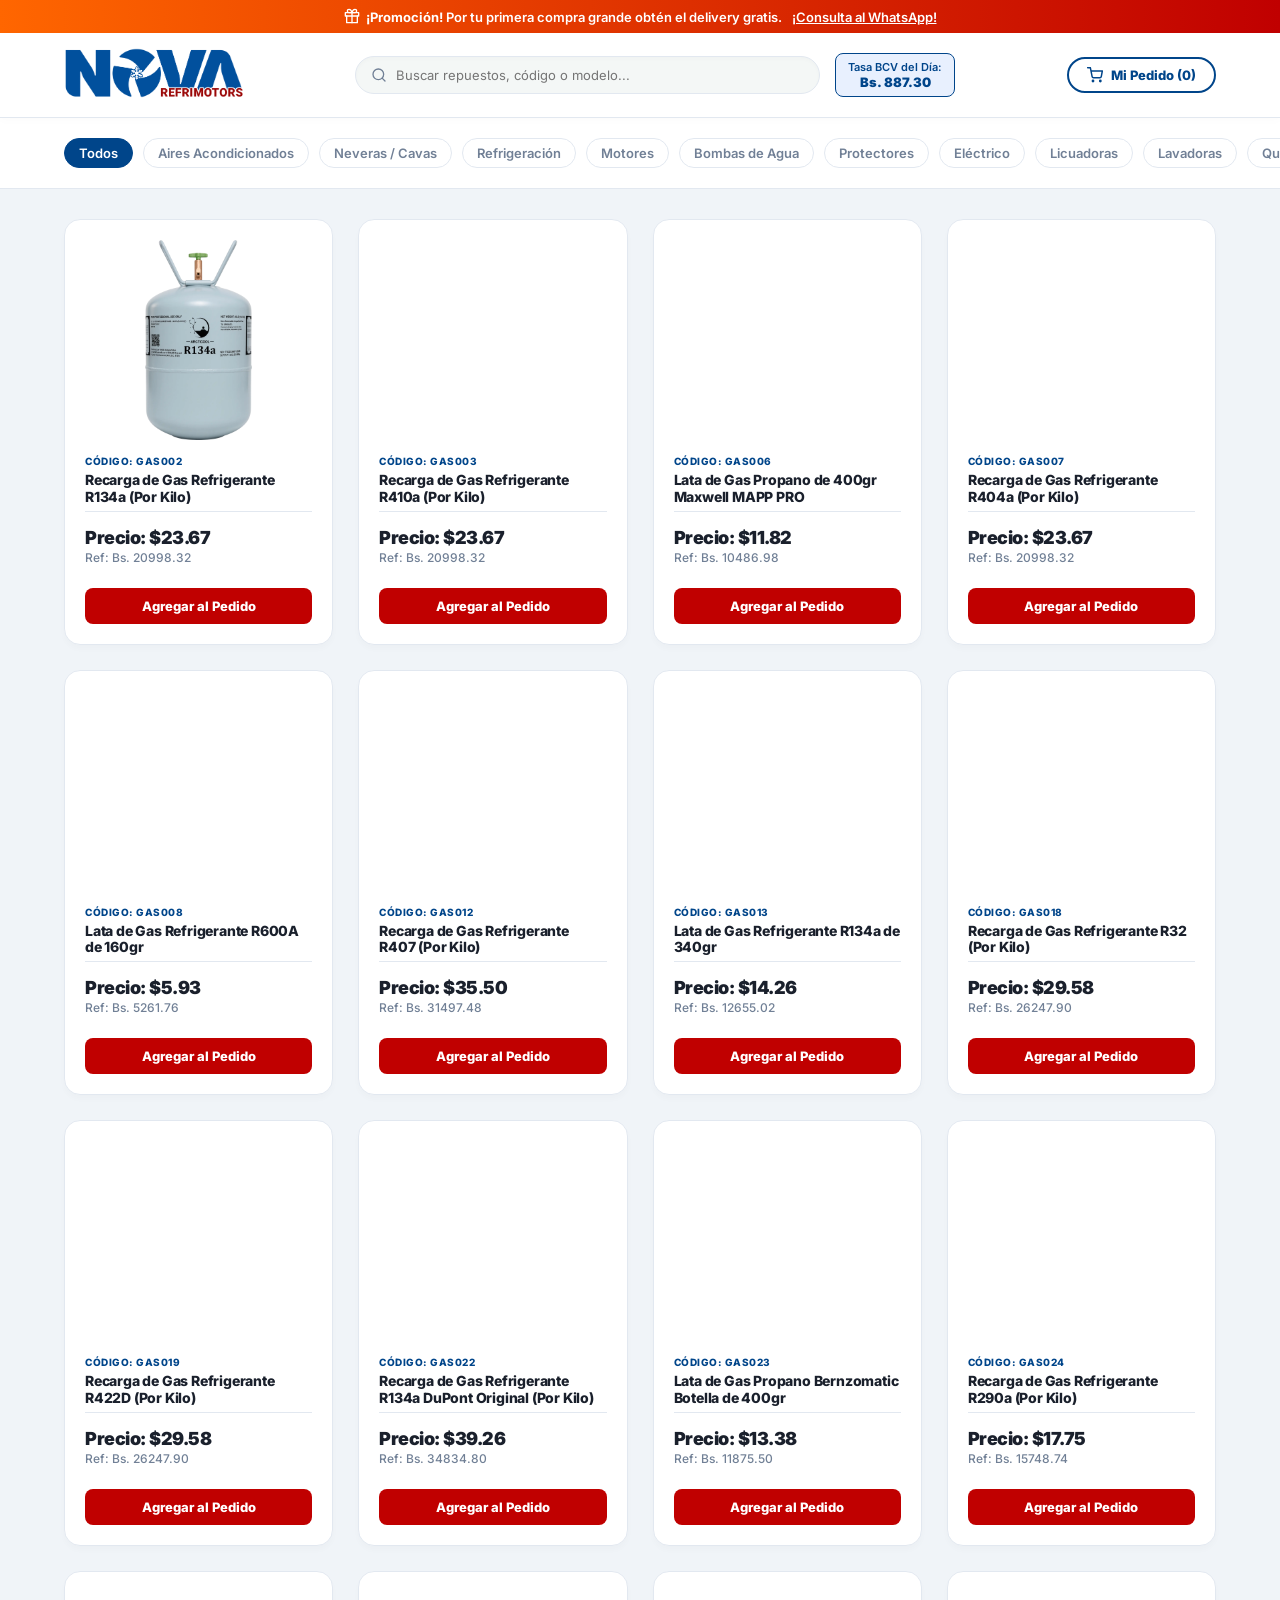
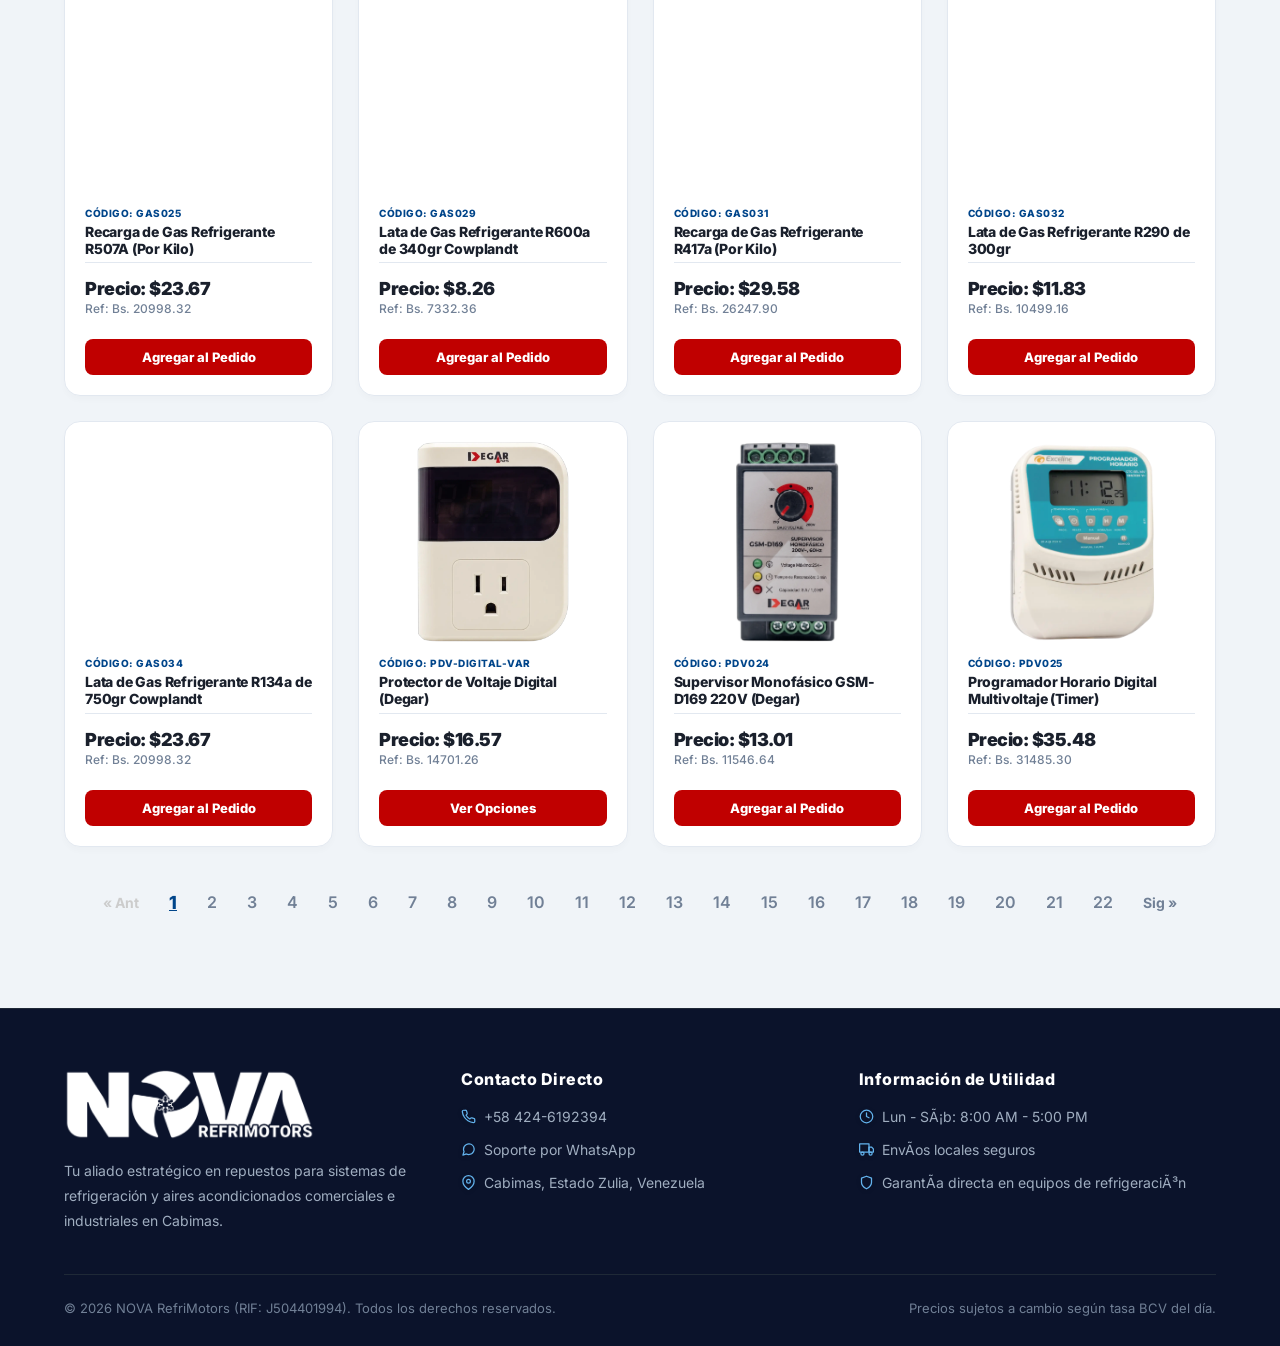
==== index.html @ 5a37e362 "update" ====
﻿<!DOCTYPE html>
<html lang="es">

<head>
    <meta charset="UTF-8">
    <meta name="viewport" content="width=device-width, initial-scale=1.0">
    <title>Catálogo | NOVA RefriMotors</title>
    <!-- Fuente moderna: Inter -->
    <link rel="preconnect" href="https://fonts.googleapis.com">
    <link rel="preconnect" href="https://fonts.gstatic.com" crossorigin>
    <link href="https://fonts.googleapis.com/css2?family=Inter:wght@400;500;600;700;800;900&display=swap"
        rel="stylesheet">
        <!-- HOJAS DE ESTILO TEMÃTICAS MODULARES -->
    <link rel="stylesheet" href="css/base.css">
    <link rel="stylesheet" href="css/catalogo.css">
    <link rel="stylesheet" href="css/quickview.css">
    <link rel="stylesheet" href="css/carrito.css">
    <link rel="stylesheet" href="css/alertas.css">
    <link rel="icon" type="image/x-icon" href="assets/nova_favicon.png">
</head>

<body>
    <!-- BARRA DE ANUNCIO SUPERIOR -->
    <div class="top-announcement-bar">
        <span><svg viewBox="0 0 24 24" width="16" height="16" fill="none" stroke="currentColor" stroke-width="2" stroke-linecap="round" stroke-linejoin="round" style="vertical-align: -2px; margin-right: 6px;"><polyline points="20 12 20 22 4 22 4 12"></polyline><rect x="2" y="7" width="20" height="5"></rect><line x1="12" y1="22" x2="12" y2="7"></line><path d="M12 7H7.5a2.5 2.5 0 0 1 0-5C11 2 12 7 12 7z"></path><path d="M12 7h4.5a2.5 2.5 0 0 0 0-5C13 2 12 7 12 7z"></path></svg><b>¡Promoción!</b> Por tu primera compra grande obtén el delivery gratis.</span>
        <a href="https://wa.me/584246192394" target="_blank">¡Consulta al WhatsApp!</a>
    </div>

    <!-- ENCABEZADO Y BUSCADOR -->
    <header>
        <div class="logo-container">
            <a href="carrusel.html" title="Ver Equipos Destacados">
                <img src="assets/nova-logo-color.png" alt="Logo Nova RefriMotors"
                    style="transition: transform 0.3s; cursor: pointer;"
                    onmouseover="this.style.transform='scale(1.05)'" onmouseout="this.style.transform='scale(1)'">
            </a>
        </div>

        <div class="search-container">
            <div class="search-bar">
                <input type="text" id="searchInput" placeholder="Buscar repuestos, código o modelo..."
                    onkeyup="resetPaginationAndFilter()">
            </div>
            <!-- WIDGET TASA BCV -->
            <div class="bcv-widget">
                Tasa BCV del Día: <span id="bcv-display">Bs. 771.00</span>
            </div>
        </div>
        <button class="cart-btn" onclick="toggleCart()"><svg viewBox="0 0 24 24" width="16" height="16" fill="none" stroke="currentColor" stroke-width="2.2" stroke-linecap="round" stroke-linejoin="round"><circle cx="9" cy="21" r="1"></circle><circle cx="20" cy="21" r="1"></circle><path d="M1 1h4l2.68 13.39a2 2 0 0 0 2 1.61h9.72a2 2 0 0 0 2-1.61L23 6H6"></path></svg><span>Mi Pedido (<span id="cart-count">0</span>)</span></button>
    </header>

    <!-- CATEGORÍAS -->
    <nav class="category-menu" id="categoryMenu">
        <button class="cat-btn active" onclick="setCategory('Todos', this)">Todos</button>
        <button class="cat-btn" onclick="setCategory('Aires Acondicionados', this)">Aires Acondicionados</button>
        <button class="cat-btn" onclick="setCategory('Neveras / Cavas', this)">Neveras / Cavas</button>
        <button class="cat-btn" onclick="setCategory('Refrigeración', this)">Refrigeración</button>
        <button class="cat-btn" onclick="setCategory('Motores', this)">Motores</button>
        <button class="cat-btn" onclick="setCategory('Bombas de Agua', this)">Bombas de Agua</button>
        <button class="cat-btn" onclick="setCategory('Protectores', this)">Protectores</button>
        <button class="cat-btn" onclick="setCategory('Eléctrico', this)">Eléctrico</button>
        <button class="cat-btn" onclick="setCategory('Licuadoras', this)">Licuadoras</button>
        <button class="cat-btn" onclick="setCategory('Lavadoras', this)">Lavadoras</button>
        <button class="cat-btn" onclick="setCategory('Químicos', this)">Químicos</button>
        <button class="cat-btn" onclick="setCategory('Automotriz', this)">Automotriz</button>
        <button class="cat-btn" onclick="setCategory('Capacitores', this)">Capacitores</button>
        <button class="cat-btn" onclick="setCategory('Herramientas', this)">Herramientas</button>
    </nav>


    <!-- CONTENEDOR DE PRODUCTOS -->
    <main class="products-grid" id="products-container"></main>

    <!-- PAGINACIÓN -->
    <div class="pagination" id="pagination-container"></div>

    <!-- ==========================================
         MODAL DE VISTA RÁPIDA (QUICK VIEW)
    =========================================== -->
    <div class="quick-view-overlay" id="quickViewModal" onclick="closeQuickView(event)">
        <div class="quick-view-box" onclick="event.stopPropagation()">
            <span class="close-qv" onclick="closeQuickView(event)" title="Cerrar"><svg viewBox="0 0 24 24" width="20" height="20" fill="none" stroke="currentColor" stroke-width="2.5" stroke-linecap="round" stroke-linejoin="round"><line x1="18" y1="6" x2="6" y2="18"></line><line x1="6" y1="6" x2="18" y2="18"></line></svg></span>

            <div class="qv-gallery">
                <img id="qvMainImg" class="qv-main-img" src="" alt="Producto" onclick="openZoom()"
                    title="Haz clic para ampliar">
                <div class="qv-thumbnails" id="qvThumbnails"></div>
            </div>

            <div class="qv-info">
                <div class="qv-category" id="qvCategory">Categoría</div>
                <h2 class="qv-title" id="qvTitle">Nombre</h2>
                <div class="qv-code" id="qvCode">CÓDIGO: XXXX</div>

                <!-- SELECTOR DE VARIANTES (MEDIDAS) OCULTO POR DEFECTO -->
                <div id="qvVariantContainer"
                    style="display: none; margin-bottom: 20px; padding-top: 10px; border-top: 1px solid var(--border-light);">
                    <label for="qvVariantSelect"
                        style="font-size: 11px; font-weight: 800; color: var(--text-light); margin-bottom: 8px; display: block; text-transform: uppercase;">Selecciona
                        una medida:</label>
                    <select id="qvVariantSelect"
                        style="width: 100%; padding: 10px 14px; border: 1px solid var(--border-light); border-radius: 8px; outline: none; font-size: 13px; font-family: 'Inter', sans-serif; background: #f8f9fa; cursor: pointer; transition: 0.3s;"></select>
                </div>

                <div class="qv-desc-container">
                    <p class="qv-desc" id="qvDesc">Descripción...</p>
                    <button class="read-more-btn" id="qvReadMoreBtn" onclick="toggleDescription()">Leer más</button>
                </div>

                <table class="qv-specs" id="qvSpecsTable"></table>

                <div class="qv-price-box">
                    <div class="price-public-usd" id="qvPrice">Precio: $0.00</div>
                    <div class="price-public-bs" id="qvPriceVes">Ref: Bs. 0.00</div>
                    <div class="price-nova-badge" style="margin-top: 10px; width: fit-content; gap: 15px;">
                        Descuento NovaClientes: <span id="qvPriceNova">$0.00</span>
                    </div>
                </div>
                <button class="add-btn" id="qvAddBtn">Agregar al Pedido</button>
            </div>
        </div>
    </div>

    <!-- MODAL PARA ZOOM DE IMAGEN -->
    <div class="zoom-overlay" id="zoomOverlay" onclick="closeZoom(event)">
        <span class="close-zoom" onclick="closeZoom(event)" title="Cerrar"><svg viewBox="0 0 24 24" width="28" height="28" fill="none" stroke="currentColor" stroke-width="2.5" stroke-linecap="round" stroke-linejoin="round"><line x1="18" y1="6" x2="6" y2="18"></line><line x1="6" y1="6" x2="18" y2="18"></line></svg></span>
        <img class="zoom-img" id="zoomImg" src="" alt="Imagen Expandida" onclick="event.stopPropagation()">
    </div>

    <!-- ==========================================
         MODAL DEL CARRITO DE COMPRAS
    =========================================== -->
    <div class="cart-modal" id="cartModal">
        <div class="cart-header">
            <h2>Carrito de Compras</h2>
            <div class="close-btn" style="cursor:pointer;" onclick="toggleCart()" title="Cerrar"><svg viewBox="0 0 24 24" width="20" height="20" fill="none" stroke="currentColor" stroke-width="2.5" stroke-linecap="round" stroke-linejoin="round"><line x1="18" y1="6" x2="6" y2="18"></line><line x1="6" y1="6" x2="18" y2="18"></line></svg></div>
        </div>
        <div class="cart-items" id="cart-items"></div>
        <div class="cart-footer">
            <div class="customer-form">
                <label for="customerName">Tu Nombre:</label>
                <input type="text" id="customerName" placeholder="Ingresa tu Nombre y Apellido" required>

                <label for="customerPhone">WhatsApp / TelÃ©fono de Contacto:</label>
                <input type="tel" id="customerPhone" placeholder="0414-1234567"
                    oninput="this.value = this.value.replace(/[^0-9+\s-]/g, '')" required>
            </div>
            <div class="cart-total">
                <div style="font-size: 13px; color: var(--text-light);">Total Estimado: <span id="cart-total-public">$0.00</span></div>
                <div style="font-size: 16px; color: var(--nova-blue); font-weight: 900;">Precio Especial Clientes: <span id="cart-total-nova">$0.00</span></div>
            </div>
            <button class="whatsapp-btn" onclick="sendWhatsApp()">
                <img src="assets/whatsapp-icono.png" alt="Icono WhatsApp">
                Consultar Disponibilidad por WhatsApp
            </button>
        </div>
    </div>
    <footer class="site-footer">
        <div class="footer-content">
            <div class="footer-col">
                <img src="assets/nova_footer2.png" alt="Logo NOVA RefriMotors"
                    style="max-height: 71px; width: auto; margin-bottom: 15px; filter: brightness(0) invert(1);">
                <p>Tu aliado estratégico en repuestos para sistemas de refrigeración y aires acondicionados comerciales
                    e industriales en Cabimas.</p>
            </div>
            <div class="footer-col">
                <h3>Contacto Directo</h3>
                <ul>
                    <li><svg viewBox="0 0 24 24" width="15" height="15" fill="none" stroke="currentColor" stroke-width="2" stroke-linecap="round" stroke-linejoin="round"><path d="M22 16.92v3a2 2 0 0 1-2.18 2 19.79 19.79 0 0 1-8.63-3.07 19.5 19.5 0 0 1-6-6 19.79 19.79 0 0 1-3.07-8.67A2 2 0 0 1 4.11 2h3a2 2 0 0 1 2 1.72 12.84 12.84 0 0 0 .7 2.81 2 2 0 0 1-.45 2.11L8.09 9.91a16 16 0 0 0 6 6l1.27-1.27a2 2 0 0 1 2.11-.45 12.84 12.84 0 0 0 2.81.7A2 2 0 0 1 22 16.92z"></path></svg>+58 424-6192394</li>
                    <li><svg viewBox="0 0 24 24" width="15" height="15" fill="none" stroke="currentColor" stroke-width="2" stroke-linecap="round" stroke-linejoin="round"><path d="M21 11.5a8.38 8.38 0 0 1-.9 3.8 8.5 8.5 0 0 1-7.6 4.7 8.38 8.38 0 0 1-3.8-.9L3 21l1.9-5.7a8.38 8.38 0 0 1-.9-3.8 8.5 8.5 0 0 1 4.7-7.6 8.38 8.38 0 0 1 3.8-.9h.5a8.48 8.48 0 0 1 8 8v.5z"></path></svg> Soporte por WhatsApp</li>
                    <li><svg viewBox="0 0 24 24" width="15" height="15" fill="none" stroke="currentColor" stroke-width="2" stroke-linecap="round" stroke-linejoin="round"><path d="M21 10c0 7-9 13-9 13s-9-6-9-13a9 9 0 0 1 18 0z"></path><circle cx="12" cy="10" r="3"></circle></svg> Cabimas, Estado Zulia, Venezuela</li>
                </ul>
            </div>
            <div class="footer-col">
                <h3>Información de Utilidad</h3>
                <ul>
                    <li><svg viewBox="0 0 24 24" width="15" height="15" fill="none" stroke="currentColor" stroke-width="2" stroke-linecap="round" stroke-linejoin="round"><circle cx="12" cy="12" r="10"></circle><polyline points="12 6 12 12 16 14"></polyline></svg> Lun - SÃ¡b: 8:00 AM - 5:00 PM</li>
                    <li><svg viewBox="0 0 24 24" width="15" height="15" fill="none" stroke="currentColor" stroke-width="2" stroke-linecap="round" stroke-linejoin="round"><rect x="1" y="3" width="15" height="13"></rect><polygon points="16 8 20 8 23 11 23 16 16 16 8"></polygon><circle cx="5.5" cy="18.5" r="2.5"></circle><circle cx="18.5" cy="18.5" r="2.5"></circle></svg> EnvÃ­os locales seguros</li>
                    <li><svg viewBox="0 0 24 24" width="15" height="15" fill="none" stroke="currentColor" stroke-width="2" stroke-linecap="round" stroke-linejoin="round"><path d="M12 22s8-4 8-10V5l-8-3-8 3v7c0 6 8 10 8 10z"></path></svg> GarantÃ­a directa en equipos de refrigeraciÃ³n</li>
                </ul>
            </div>
        </div>
        <div class="footer-bottom">
            <p>© 2026 NOVA RefriMotors (RIF: J504401994). Todos los derechos reservados.</p>
            <p>Precios sujetos a cambio según tasa BCV del día.</p>
        </div>
    </footer>

    <!-- ==========================================
         MODAL DE AVISOS Y ALERTAS ATRACTIVAS
    =========================================== -->
    <div class="nova-alert-overlay" id="novaAlertModal" role="dialog" aria-modal="true" aria-hidden="true"
        onclick="closeNovaAlert(event)">
        <div class="nova-alert-card" onclick="event.stopPropagation()">
            <div class="nova-alert-icon warning" id="novaAlertIcon"></div>
            <h3 class="nova-alert-title" id="novaAlertTitle">Aviso</h3>
            <p class="nova-alert-message" id="novaAlertMessage">Mensaje informativo...</p>
            <div class="nova-alert-actions">
                <button class="nova-alert-btn" id="novaAlertConfirmBtn" onclick="closeNovaAlert()">Entendido</button>
            </div>
        </div>
    </div>

    <!-- BASE DE DATOS CENTRALIZADA DE PRODUCTOS -->
    <script src="js/productos.js"></script>
    <!-- LOGICA DE PROGRAMACION Y CONSULTA DE PRECIOS PARA CLIENTES -->
    <script src="js/logica-index.js"></script>
</body>

</html>
---- css/base.css ----
﻿/**
 * ==============================================================================
 * NOVA REFRIMOTORS - HOJA DE ESTILO BASE Y COMPONENTES GLOBALES
 * Archivo: css/base.css
 * ==============================================================================
 * Contiene variables institucionales, reset universal, tipografia,
 * barra superior de avisos, encabezado (navbar), widget de tasa BCV y footer.
 * ==============================================================================
 */

:root {
    --nova-blue: #00458a; 
    --nova-red: #c00000;  
    --bg-color: #f0f4f8; 
    --white: #ffffff;
    --text-dark: #1a202c; 
    --text-light: #718096;
    --border-light: #e2e8f0;
}

* { 
    margin: 0; 
    padding: 0; 
    box-sizing: border-box; 
    font-family: 'Inter', sans-serif; 
}

body { 
    background-color: var(--bg-color); 
    color: var(--text-dark); 
    position: relative; 
}

/* ==========================================
   BARRA SUPERIOR DE ANUNCIOS
========================================== */
.top-announcement-bar {
    background: linear-gradient(90deg, #ff6600, var(--nova-red));
    color: white; 
    text-align: center; 
    padding: 8px 15px; 
    font-size: 13px; 
    font-weight: 600;
    display: flex; 
    justify-content: center; 
    align-items: center; 
    gap: 10px; 
    z-index: 110;
}
.top-announcement-bar a { 
    color: white; 
    text-decoration: underline; 
    cursor: pointer; 
}

/* ==========================================
   ENCABEZADO INSTITUCIONAL / NAVBAR
========================================== */
header {
    background-color: var(--white); 
    padding: 15px 5%; 
    display: flex;
    justify-content: space-between; 
    align-items: center;
    border-bottom: 1px solid var(--border-light); 
    position: sticky; 
    top: 0; 
    z-index: 100;
    box-shadow: 0 2px 10px rgba(0,0,0,0.02);
}

.logo-container img { 
    max-height: 50px; 
    width: auto; 
    object-fit: contain; 
}

.search-container { 
    display: flex; 
    align-items: center; 
    flex-grow: 1; 
    margin: 0 20px; 
    max-width: 600px; 
    gap: 15px; 
}

.search-bar { 
    flex-grow: 1; 
}

.search-bar input {
    width: 100%; 
    padding: 10px 20px 10px 40px; 
    border: 1px solid var(--border-light);
    border-radius: 25px; 
    outline: none; 
    background-color: #f4f7f6; 
    transition: all 0.3s ease;
    font-size: 13px;
    background-image: url("data:image/svg+xml,%3Csvg xmlns='http://www.w3.org/2000/svg' width='16' height='16' viewBox='0 0 24 24' fill='none' stroke='%23718096' stroke-width='2' stroke-linecap='round' stroke-linejoin='round'%3E%3Ccircle cx='11' cy='11' r='8'%3E%3C/circle%3E%3Cline x1='21' y1='21' x2='16.65' y2='16.65'%3E%3C/line%3E%3C/svg%3E");
    background-repeat: no-repeat; 
    background-position: 15px center; 
    box-shadow: inset 0 2px 4px rgba(0,0,0,0.02);
}

.search-bar input:focus { 
    border-color: var(--nova-blue); 
    background-color: var(--white); 
    box-shadow: 0 0 0 4px rgba(0, 69, 138, 0.1); 
}

/* ==========================================
   WIDGET DE TASA OFICIAL BCV
========================================== */
.bcv-widget {
    background: #e8f0fe; 
    border: 1px solid var(--nova-blue); 
    color: var(--nova-blue);
    padding: 6px 12px; 
    border-radius: 8px; 
    font-size: 11px; 
    font-weight: 600; 
    text-align: center;
    display: flex; 
    flex-direction: column; 
    white-space: nowrap;
}
.bcv-widget span { 
    font-size: 13px; 
    font-weight: 900; 
}

/* ==========================================
   BOTON DEL CARRITO EN NAVBAR
========================================== */
.cart-btn {
    background-color: var(--white); 
    color: var(--nova-blue); 
    border: 2px solid var(--nova-blue);
    padding: 8px 18px; 
    border-radius: 25px; 
    cursor: pointer; 
    font-weight: 800; 
    font-size: 13px; 
    transition: 0.3s; 
    white-space: nowrap;
    display: inline-flex;
    align-items: center;
    gap: 8px;
}
.cart-btn:hover { 
    background-color: var(--nova-blue); 
    color: var(--white); 
    box-shadow: 0 4px 10px rgba(0,69,138,0.2); 
}

/* ==========================================
   PIE DE PAGINA INSTITUCIONAL / FOOTER
========================================== */
.site-footer { 
    background-color: #0b132b; 
    color: #a0aec0; 
    padding: 60px 5% 30px; 
    border-top: 1px solid #1f2937; 
    margin-top: 50px; 
    font-size: 14px; 
}

.footer-content { 
    display: grid; 
    grid-template-columns: repeat(auto-fit, minmax(220px, 1fr)); 
    gap: 40px; 
    max-width: 1200px; 
    margin: 0 auto; 
}

.footer-col h3 { 
    color: #ffffff; 
    font-size: 16px; 
    margin-bottom: 15px; 
    font-weight: 800; 
    letter-spacing: 0.5px; 
}

.footer-col p, .footer-col ul { 
    list-style: none; 
    line-height: 1.8; 
    color: #a0aec0; 
    font-size: 14px; 
}

.footer-col ul li { 
    margin-bottom: 8px; 
    display: flex;
    align-items: center;
    gap: 8px;
}
.footer-col ul li svg {
    flex-shrink: 0;
    color: var(--nova-blue);
    filter: drop-shadow(0 1px 2px rgba(0,0,0,0.2));
}
.site-footer .footer-col ul li svg {
    color: #63b3ed;
}

.footer-bottom { 
    max-width: 1200px; 
    margin: 40px auto 0; 
    padding-top: 25px; 
    border-top: 1px solid #1f2937; 
    display: flex; 
    justify-content: space-between; 
    align-items: center; 
    flex-wrap: wrap; 
    gap: 15px; 
    font-size: 13px; 
    color: #718096; 
}

/* ==========================================
   RESPONSIVE BASE (MOVIL Y TABLET)
========================================== */
@media (max-width: 768px) {
    .top-announcement-bar { 
        flex-direction: column; 
        gap: 5px; 
        padding: 10px; 
        font-size: 12px; 
    }
    header { 
        flex-wrap: wrap; 
        padding: 15px; 
        gap: 12px; 
    }
    .logo-container { order: 1; }
    .logo-container img { height: 35px; } 
    .cart-btn { order: 2; padding: 8px 14px; font-size: 12px; }
    .search-container { order: 3; width: 100%; margin: 0; flex-direction: column; gap: 8px; }
    .search-bar { width: 100%; }
    
    .bcv-widget { 
        width: 100%; 
        flex-direction: row; 
        justify-content: center; 
        align-items: center; 
        gap: 6px; 
        background: transparent; 
        border: none; 
        padding: 0; 
        color: var(--text-light); 
        font-size: 13px; 
        font-weight: 500; 
    }
    .bcv-widget span { 
        color: var(--nova-blue); 
        font-size: 14px; 
        font-weight: 800; 
    }

    .footer-content { 
        grid-template-columns: 1fr; 
        text-align: center; 
        gap: 30px; 
    }
    .footer-col img { 
        margin: 0 auto 15px auto !important; 
        display: block; 
    }
    .footer-bottom { 
        flex-direction: column; 
        text-align: center; 
        gap: 10px; 
    }
}
---- css/catalogo.css ----
﻿/**
 * ==============================================================================
 * NOVA REFRIMOTORS - CATALOGO, PRODUCTOS Y PAGINACION
 * Archivo: css/catalogo.css
 * ==============================================================================
 * Contiene barra de categorias horizontales, tarjetas de repuestos,
 * grilla responsiva, precios formateados y paginador alfabetico / numerico.
 * ==============================================================================
 */

/* ==========================================
   MENU DE CATEGORIAS
========================================== */
.category-menu {
    display: flex; 
    gap: 10px; 
    padding: 20px 5%; 
    overflow-x: auto; 
    white-space: nowrap; 
    border-bottom: 1px solid var(--border-light);
    background: var(--white); 
    scrollbar-width: none;
}
.category-menu::-webkit-scrollbar { 
    display: none; 
}

.cat-btn {
    padding: 6px 14px; 
    border: 1px solid var(--border-light); 
    background: var(--white);
    border-radius: 20px; 
    cursor: pointer; 
    font-size: 13px; 
    font-weight: 600; 
    transition: 0.3s; 
    color: var(--text-light);
}
.cat-btn:hover { 
    border-color: var(--nova-blue); 
    color: var(--nova-blue); 
}
.cat-btn.active { 
    background: var(--nova-blue); 
    color: var(--white); 
    border-color: var(--nova-blue); 
}

/* ==========================================
   GRILLA Y TARJETAS DE PRODUCTOS
========================================== */
.products-grid { 
    display: grid; 
    grid-template-columns: repeat(auto-fill, minmax(260px, 1fr));
    gap: 25px; 
    padding: 30px 5%; 
}

.product-card {
    background: var(--white); 
    border: 1px solid var(--border-light); 
    border-radius: 16px;
    padding: 20px; 
    display: flex; 
    flex-direction: column; 
    transition: 0.3s; 
    position: relative; 
    box-shadow: 0 4px 6px rgba(0,0,0,0.02);
}
.product-card:hover { 
    transform: translateY(-5px); 
    box-shadow: 0 12px 20px rgba(0,0,0,0.08); 
    border-color: transparent; 
}

.product-card img { 
    width: 100%; 
    height: 200px; 
    object-fit: contain; 
    margin-bottom: 15px; 
    cursor: pointer; 
    transition: 0.3s; 
}
.product-card:hover img { 
    transform: scale(1.05); 
}

.product-code { 
    font-size: 10px; 
    font-weight: 800; 
    color: var(--nova-blue); 
    margin-bottom: 5px; 
    cursor: pointer; 
    letter-spacing: 0.5px;
}

.product-title { 
    font-size: 14px; 
    font-weight: 800; 
    margin-bottom: 5px; 
    cursor: pointer; 
    line-height: 1.2; 
    letter-spacing: -0.2px; 
    transition: color 0.2s; 
}
.product-title:hover { 
    color: var(--nova-blue); 
}

/* ==========================================
   CONTENEDOR DE PRECIOS
========================================== */
.price-container { 
    margin-bottom: 15px; 
    padding-top: 15px; 
    border-top: 1px solid var(--border-light); 
    display: flex; 
    flex-direction: column; 
    gap: 2px; 
}

.price-public-usd { 
    font-size: 18px; 
    font-weight: 900; 
    color: var(--text-dark); 
    letter-spacing: -0.5px; 
}

.price-public-bs { 
    font-size: 12px; 
    font-weight: 500; 
    color: var(--text-light); 
    margin-bottom: 8px;
}

/* ==========================================
   BOTON DE AGREGAR AL CARRITO
========================================== */
.add-btn {
    background-color: var(--nova-red); 
    color: var(--white); 
    border: none; 
    margin-top: auto;
    padding: 10px; 
    border-radius: 8px; 
    cursor: pointer; 
    font-weight: 800; 
    font-size: 13px; 
    width: 100%; 
    transition: 0.3s;
}
.add-btn:hover { 
    background-color: #a00000; 
    box-shadow: 0 4px 12px rgba(192,0,0,0.2); 
}

/* ==========================================
   PAGINACION
========================================== */
.pagination { 
    display: flex; 
    justify-content: center; 
    align-items: center; 
    gap: 10px; 
    padding: 10px 5% 40px 5%; 
    overflow-x: auto; 
    white-space: nowrap; 
    scrollbar-width: none; 
}
.pagination::-webkit-scrollbar { 
    display: none; 
}

.page-btn { 
    background: transparent; 
    border: none; 
    color: var(--text-light); 
    font-size: 16px; 
    cursor: pointer; 
    padding: 5px 10px; 
    transition: 0.2s; 
    font-weight: 600; 
    flex-shrink: 0; 
}
.page-btn:hover { 
    color: var(--nova-blue); 
}
.page-btn.active { 
    color: var(--nova-blue); 
    text-decoration: underline; 
    font-size: 18px; 
    font-weight: 800; 
}
.page-btn:disabled { 
    color: #cccccc; 
    cursor: not-allowed; 
    text-decoration: none; 
}
.page-arrow { 
    font-size: 14px; 
    font-weight: bold; 
}

/* ==========================================
   RESPONSIVE CATALOGO (MOVIL)
========================================== */
@media (max-width: 768px) {
    .products-grid { 
        grid-template-columns: 1fr; 
        padding: 20px 5% 30px 5%; 
        gap: 20px; 
    }
    .pagination { 
        justify-content: flex-start; 
    }
}
---- css/quickview.css ----
﻿/**
 * ==============================================================================
 * NOVA REFRIMOTORS - MODAL DE VISTA RAPIDA (QUICKVIEW) Y ZOOM
 * Archivo: css/quickview.css
 * ==============================================================================
 * Modal emergente con visualizador de imagenes, selector de variantes,
 * ficha tecnica y visor de imagen a pantalla completa con zoom.
 * ==============================================================================
 */

/* ==========================================
   MODAL DE VISTA RAPIDA
========================================== */
.quick-view-overlay {
    position: fixed; 
    top: 0; 
    left: 0; 
    width: 100%; 
    height: 100vh; 
    background: rgba(11, 19, 43, 0.8); 
    backdrop-filter: blur(5px);
    display: flex; 
    justify-content: center; 
    align-items: center; 
    z-index: 300; 
    opacity: 0; 
    visibility: hidden; 
    transition: 0.3s;
}
.quick-view-overlay.active { 
    opacity: 1; 
    visibility: visible; 
}

.quick-view-box {
    background: var(--white); 
    width: 90%; 
    max-width: 900px; 
    border-radius: 20px; 
    display: grid; 
    grid-template-columns: 1fr 1fr;
    overflow: hidden; 
    position: relative; 
    transform: translateY(20px); 
    transition: 0.3s; 
    max-height: 90vh; 
    overflow-y: auto; 
    box-shadow: 0 25px 50px rgba(0,0,0,0.3);
}
.quick-view-overlay.active .quick-view-box { 
    transform: translateY(0); 
}

.close-qv { 
    position: absolute; 
    top: 15px; 
    right: 20px; 
    font-size: 24px; 
    cursor: pointer; 
    font-weight: bold; 
    color: var(--text-light); 
    z-index: 10; 
    transition: 0.2s;
}
.close-qv:hover { 
    color: var(--nova-red); 
    transform: scale(1.1); 
}

/* ==========================================
   GALERIA DE IMAGENES
========================================== */
.qv-gallery { 
    padding: 30px; 
    background: #f8f9fa; 
    display: flex; 
    flex-direction: column; 
    align-items: center;
}

.qv-main-img { 
    width: 100%; 
    height: 300px; 
    object-fit: contain; 
    margin-bottom: 20px; 
    border-radius: 12px; 
    background: white; 
    padding: 10px; 
    border: 1px solid var(--border-light); 
    cursor: zoom-in; 
    transition: 0.3s;
}
.qv-main-img:hover { 
    border-color: var(--nova-blue); 
    box-shadow: 0 4px 15px rgba(0,69,138,0.1); 
}

.qv-thumbnails { 
    display: flex; 
    gap: 10px; 
    justify-content: center; 
    flex-wrap: wrap;
}

.qv-thumb { 
    width: 60px; 
    height: 60px; 
    object-fit: cover; 
    border: 2px solid transparent; 
    border-radius: 8px; 
    cursor: pointer; 
    background: white; 
    transition: 0.2s;
}
.qv-thumb.active, .qv-thumb:hover { 
    border-color: var(--nova-blue); 
}

/* ==========================================
   INFORMACION Y FICHA TECNICA
========================================== */
.qv-info { 
    padding: 40px; 
    display: flex; 
    flex-direction: column; 
    justify-content: center;
}

.qv-category { 
    font-size: 10px; 
    font-weight: 800; 
    color: var(--nova-blue); 
    border: 1px solid var(--nova-blue); 
    padding: 4px 10px; 
    border-radius: 20px; 
    display: inline-block; 
    margin-bottom: 12px; 
    width: fit-content; 
    text-transform: uppercase; 
    letter-spacing: 0.5px; 
}

.qv-title { 
    font-size: 22px; 
    font-weight: 900; 
    color: var(--text-dark); 
    margin-bottom: 8px; 
    line-height: 1.1; 
    letter-spacing: -0.5px; 
}

.qv-code { 
    font-size: 11px; 
    font-weight: 700; 
    color: var(--text-light); 
    margin-bottom: 15px; 
    letter-spacing: 0.5px;
}

.qv-desc-container { 
    margin-bottom: 20px; 
}

.qv-desc { 
    font-size: 13px; 
    color: var(--text-light); 
    line-height: 1.6; 
    display: -webkit-box; 
    -webkit-line-clamp: 3; 
    line-clamp: 3; 
    -webkit-box-orient: vertical; 
    overflow: hidden; 
    transition: max-height 0.3s ease; 
}
.qv-desc.expanded { 
    -webkit-line-clamp: unset; 
    line-clamp: unset; 
    display: block; 
}

.read-more-btn { 
    background: none; 
    border: none; 
    color: var(--nova-blue); 
    font-size: 12px; 
    font-weight: 800; 
    cursor: pointer; 
    padding: 5px 0 0 0; 
    display: inline-block; 
    margin-top: 5px; 
}
.read-more-btn:hover { 
    text-decoration: underline; 
}

.qv-specs { 
    width: 100%; 
    margin-bottom: 20px; 
    border-collapse: collapse; 
    font-size: 12px;
}
.qv-specs tr { 
    border-bottom: 1px solid var(--border-light); 
}
.qv-specs td { 
    padding: 10px 0; 
}
.qv-specs td:first-child { 
    color: var(--text-light); 
    width: 40%; 
}
.qv-specs td:last-child { 
    font-weight: 600; 
    text-align: right; 
    color: var(--text-dark); 
}

.qv-price-box { 
    margin-bottom: 20px; 
}

.price-nova-badge { 
    background-color: #e8f0fe; 
    color: var(--nova-blue); 
    padding: 10px 12px; 
    border-radius: 8px; 
    border: 1px dashed var(--nova-blue); 
    font-size: 13px; 
    font-weight: 600; 
    display: flex; 
    justify-content: space-between; 
    align-items: center; 
}
.price-nova-badge span { 
    font-size: 16px; 
    font-weight: 900; 
    letter-spacing: -0.5px; 
}

/* ==========================================
   MODAL DE ZOOM EN ALTA RESOLUCION
========================================== */
.zoom-overlay { 
    position: fixed; 
    top: 0; 
    left: 0; 
    width: 100%; 
    height: 100vh; 
    background: rgba(0,0,0,0.9); 
    display: flex; 
    justify-content: center; 
    align-items: center; 
    z-index: 500; 
    opacity: 0; 
    visibility: hidden; 
    transition: opacity 0.3s; 
}
.zoom-overlay.active { 
    opacity: 1; 
    visibility: visible; 
}

.zoom-img { 
    max-width: 90%; 
    max-height: 90vh; 
    object-fit: contain; 
    border-radius: 8px; 
    box-shadow: 0 10px 30px rgba(0,0,0,0.5); 
}

.close-zoom { 
    position: absolute; 
    top: 20px; 
    right: 30px; 
    font-size: 35px; 
    color: white; 
    cursor: pointer; 
    font-weight: bold; 
    z-index: 510; 
    transition: 0.2s;
}
.close-zoom:hover { 
    color: var(--nova-red); 
    transform: scale(1.1); 
}

/* ==========================================
   RESPONSIVE QUICKVIEW (MOVIL)
========================================== */
@media (max-width: 768px) {
    .quick-view-box { 
        grid-template-columns: 1fr; 
        width: 95%; 
        max-height: 90vh; 
    }
    .qv-info { 
        padding: 20px 15px; 
    }
    .qv-title { 
        font-size: 22px; 
    }
}
---- css/carrito.css ----
﻿/**
 * ==============================================================================
 * NOVA REFRIMOTORS - CARRITO DE COMPRAS Y CHECKOUT WHATSAPP
 * Archivo: css/carrito.css
 * ==============================================================================
 * Panel lateral deslizante, listado reactivo de repuestos, controles
 * de cantidad, formulario de cliente, selector de pago y boton WhatsApp.
 * ==============================================================================
 */

/* ==========================================
   MODAL LATERAL DEL CARRITO
========================================== */
.cart-modal { 
    position: fixed; 
    top: 0; 
    right: -100%; 
    width: 450px; 
    max-width: 100vw;
    height: 100vh; 
    background: var(--white); 
    box-shadow: -8px 0 30px rgba(0,0,0,0.18); 
    transition: right 0.35s cubic-bezier(0.25, 0.8, 0.25, 1); 
    z-index: 400; 
    display: flex; 
    flex-direction: column; 
}
.cart-modal.active { 
    right: 0; 
}

.cart-header { 
    padding: 16px 20px; 
    border-bottom: 1px solid var(--border-light); 
    display: flex; 
    justify-content: space-between; 
    align-items: center; 
    color: var(--text-dark);
    flex-shrink: 0;
}
.cart-header h2 { 
    font-weight: 900; 
    letter-spacing: -0.5px; 
    font-size: 17px; 
}
.cart-header .close-btn { 
    color: var(--text-light); 
    transition: 0.2s; 
    font-size: 22px; 
    font-weight: bold; 
    background: none;
    border: none;
    cursor: pointer;
}
.cart-header .close-btn:hover { 
    color: var(--nova-red); 
    transform: scale(1.1); 
}

/* ==========================================
   LISTADO DE ITEMS EN EL CARRITO
========================================== */
.cart-items { 
    flex-grow: 1; 
    overflow-y: auto; 
    padding: 14px 18px; 
    background-color: #f8f9fa; 
}

.cart-item { 
    display: flex; 
    flex-direction: column; 
    gap: 10px; 
    margin-bottom: 10px; 
    padding: 12px; 
    background: var(--white); 
    border: 1px solid var(--border-light); 
    border-radius: 12px; 
    box-shadow: 0 2px 6px rgba(0,0,0,0.02); 
}

.cart-item-info { 
    display: flex; 
    gap: 12px; 
    align-items: center; 
}

.cart-item-img { 
    width: 56px; 
    height: 56px; 
    object-fit: contain; 
    background: #ffffff; 
    border-radius: 8px; 
    border: 1px solid var(--border-light); 
    padding: 4px; 
    flex-shrink: 0; 
}

.cart-item-details { 
    display: flex; 
    flex-direction: column; 
    gap: 3px; 
}

.cart-item-code { 
    font-size: 10px; 
    font-weight: 800; 
    color: var(--nova-blue); 
}

.cart-item-name { 
    font-size: 13px; 
    font-weight: 600; 
    color: var(--text-dark); 
    line-height: 1.25; 
}

/* ==========================================
   CONTROLES DE CANTIDAD Y BORRADO
========================================== */
.cart-controls { 
    display: flex; 
    justify-content: space-between; 
    align-items: center; 
    background: #f4f7f6; 
    padding: 8px 12px; 
    border-radius: 8px; 
    border: 1px solid var(--border-light); 
}

.qty-controls { 
    display: flex; 
    align-items: center; 
    gap: 12px; 
    font-weight: bold; 
}

.qty-btn { 
    background: var(--white); 
    border: 1px solid var(--border-light); 
    width: 26px; 
    height: 26px; 
    border-radius: 50%; 
    font-weight: bold; 
    font-size: 14px; 
    cursor: pointer; 
    color: var(--nova-blue); 
    display: flex; 
    justify-content: center; 
    align-items: center; 
    transition: 0.2s; 
    box-shadow: 0 2px 5px rgba(0,0,0,0.05); 
}
.qty-btn:hover { 
    background: var(--nova-blue); 
    color: var(--white); 
    border-color: var(--nova-blue); 
}

.del-btn { 
    color: var(--nova-red); 
    background: none; 
    border: none; 
    cursor: pointer; 
    font-size: 12px; 
    font-weight: 800; 
    display: flex; 
    align-items: center; 
    gap: 4px; 
    transition: 0.2s; 
}
.del-btn:hover { 
    opacity: 0.7; 
}

/* ==========================================
   FOOTER DEL CARRITO Y FORMULARIO
========================================== */
.cart-footer { 
    padding: 16px 20px; 
    background: #ffffff; 
    border-top: 1px solid var(--border-light); 
    box-shadow: 0 -4px 15px rgba(0,0,0,0.03);
    flex-shrink: 0;
}

.customer-form { 
    margin-bottom: 10px; 
}

.customer-form label { 
    font-size: 11px; 
    color: var(--text-light); 
    font-weight: 800; 
    margin-bottom: 4px; 
    display: block; 
    text-transform: uppercase;
    letter-spacing: 0.3px;
}

.customer-form input { 
    width: 100%; 
    height: 40px;
    padding: 0 14px; 
    border: 1.5px solid var(--border-light); 
    border-radius: 10px; 
    outline: none; 
    font-size: 13px; 
    color: var(--text-dark);
    margin-bottom: 10px; 
    font-family: 'Inter', sans-serif; 
    background: #f8fafc; 
    transition: all 0.25s ease; 
    box-shadow: 0 1px 2px rgba(0, 0, 0, 0.04);
}
.customer-form input:hover {
    border-color: #cbd5e1;
    background: #ffffff;
}
.customer-form input:focus { 
    border-color: var(--nova-blue); 
    background: var(--white); 
    box-shadow: 0 0 0 3.5px rgba(0, 69, 138, 0.12); 
}

.form-row-2 {
    display: grid;
    grid-template-columns: 1fr 1fr;
    gap: 10px;
}

.form-group {
    display: flex;
    flex-direction: column;
}

.customer-select {
    width: 100%;
    height: 42px;
    padding: 0 38px 0 14px;
    margin-bottom: 12px;
    border: 1.5px solid var(--border-light);
    border-radius: 10px;
    outline: none;
    font-size: 13.5px;
    font-weight: 600;
    color: var(--text-dark);
    font-family: 'Inter', sans-serif;
    background-color: #f8fafc;
    background-image: url("data:image/svg+xml,%3Csvg xmlns='http://www.w3.org/2000/svg' width='16' height='16' viewBox='0 0 24 24' fill='none' stroke='%2300458a' stroke-width='2.2' stroke-linecap='round' stroke-linejoin='round'%3E%3Cpolyline points='6 9 12 15 18 9'%3E%3C/polyline%3E%3C/svg%3E");
    background-repeat: no-repeat;
    background-position: right 14px center;
    background-size: 14px;
    -webkit-appearance: none;
    -moz-appearance: none;
    appearance: none;
    cursor: pointer;
    transition: all 0.25s ease;
    box-shadow: 0 1px 2px rgba(0, 0, 0, 0.04);
}
.customer-select:hover {
    border-color: #cbd5e1;
    background-color: #ffffff;
}
.customer-select:focus {
    border-color: var(--nova-blue);
    background-color: #ffffff;
    box-shadow: 0 0 0 3.5px rgba(0, 69, 138, 0.12);
}
.customer-select option {
    background-color: #ffffff;
    color: var(--text-dark);
    font-size: 13.5px;
    font-weight: 500;
    padding: 8px 10px;
}

.cart-total { 
    display: flex; 
    flex-direction: column; 
    text-align: right; 
    margin-bottom: 12px; 
    padding: 10px 14px;
    background: #f8fafc;
    border: 1px solid var(--border-light);
    border-radius: 10px;
    gap: 3px; 
}

/* ==========================================
   BOTON CHECKOUT WHATSAPP
========================================== */
.whatsapp-btn { 
    background: linear-gradient(135deg, #25D366, #128C7E); 
    color: white; 
    border: none; 
    padding: 12px; 
    width: 100%; 
    border-radius: 12px; 
    font-size: 13.5px; 
    font-weight: 800; 
    cursor: pointer; 
    transition: all 0.25s ease; 
    display: flex; 
    justify-content: center; 
    align-items: center; 
    gap: 8px; 
    box-shadow: 0 4px 12px rgba(37, 211, 102, 0.35); 
    text-transform: uppercase; 
    letter-spacing: 0.5px; 
}
.whatsapp-btn:hover { 
    background: linear-gradient(135deg, #128C7E, #075E54); 
    box-shadow: 0 6px 16px rgba(37, 211, 102, 0.5); 
    transform: translateY(-2px); 
}
.whatsapp-btn img { 
    width: 20px; 
    height: 20px; 
    object-fit: contain; 
    transition: transform 0.25s ease; 
}
.whatsapp-btn:hover img { 
    transform: scale(1.1) rotate(5deg); 
}

/* ==========================================
   RESPONSIVE CARRITO (MOVIL)
========================================== */
@media (max-width: 768px) {
    .cart-modal { 
        width: 100%; 
    }
}
---- css/alertas.css ----
﻿/**
 * ==============================================================================
 * NOVA REFRIMOTORS - SISTEMA DE ALERTAS Y AVISOS MODALES
 * Archivo: css/alertas.css
 * ==============================================================================
 * Contiene overlay modal, tarjeta de aviso, iconos vectoriales animados
 * por estado (warning, success, error, info), tipografia y boton interactivo.
 * ==============================================================================
 */

/* ==========================================
   MODAL DE ALERTAS NOVA
========================================== */
.nova-alert-overlay {
    position: fixed;
    top: 0;
    left: 0;
    width: 100%;
    height: 100vh;
    background: rgba(11, 19, 43, 0.75);
    backdrop-filter: blur(8px);
    -webkit-backdrop-filter: blur(8px);
    display: flex;
    justify-content: center;
    align-items: center;
    z-index: 99999;
    opacity: 0;
    visibility: hidden;
    transition: opacity 0.25s ease, visibility 0.25s ease;
    padding: 20px;
}
.nova-alert-overlay.active {
    opacity: 1;
    visibility: visible;
}

.nova-alert-card {
    background: #ffffff;
    width: 100%;
    max-width: 420px;
    border-radius: 24px;
    padding: 32px 28px 28px;
    text-align: center;
    position: relative;
    box-shadow: 0 25px 60px -15px rgba(0, 45, 98, 0.35), 0 0 0 1px rgba(226, 232, 240, 0.8);
    transform: scale(0.92) translateY(12px);
    transition: transform 0.28s cubic-bezier(0.34, 1.56, 0.64, 1);
}
.nova-alert-overlay.active .nova-alert-card {
    transform: scale(1) translateY(0);
}

/* ==========================================
   ICONOS VECTORIALES ANIMADOS
========================================== */
.nova-alert-icon {
    width: 68px;
    height: 68px;
    border-radius: 50%;
    margin: 0 auto 20px auto;
    display: flex;
    justify-content: center;
    align-items: center;
    animation: novaAlertBounce 0.4s ease forwards;
}

@keyframes novaAlertBounce {
    0% { transform: scale(0.7); opacity: 0; }
    70% { transform: scale(1.1); }
    100% { transform: scale(1); opacity: 1; }
}

.nova-alert-icon.warning {
    background: linear-gradient(135deg, #fffbeb, #fef3c7);
    color: #d97706;
    border: 2px solid #fcd34d;
    box-shadow: 0 8px 24px rgba(245, 158, 11, 0.25);
}

.nova-alert-icon.success {
    background: linear-gradient(135deg, #ecfdf5, #d1fae5);
    color: #059669;
    border: 2px solid #6ee7b7;
    box-shadow: 0 8px 24px rgba(16, 185, 129, 0.25);
}

.nova-alert-icon.error {
    background: linear-gradient(135deg, #fef2f2, #fee2e2);
    color: #dc2626;
    border: 2px solid #fca5a5;
    box-shadow: 0 8px 24px rgba(239, 68, 68, 0.25);
}

.nova-alert-icon.info {
    background: linear-gradient(135deg, #eff6ff, #dbeafe);
    color: var(--nova-blue);
    border: 2px solid #93c5fd;
    box-shadow: 0 8px 24px rgba(0, 69, 138, 0.25);
}

/* ==========================================
   TEXTOS Y BOTONES DE ALERTA
========================================== */
.nova-alert-title {
    font-size: 20px;
    font-weight: 900;
    color: #0f172a;
    margin-bottom: 10px;
    letter-spacing: -0.4px;
}

.nova-alert-message {
    font-size: 14.5px;
    line-height: 1.55;
    color: #64748b;
    margin-bottom: 24px;
    padding: 0 6px;
}

.nova-alert-actions {
    display: flex;
    justify-content: center;
}

.nova-alert-btn {
    width: 100%;
    padding: 13px 24px;
    background: linear-gradient(135deg, var(--nova-blue), #0056b3);
    color: #ffffff;
    border: none;
    border-radius: 12px;
    font-size: 14.5px;
    font-weight: 800;
    cursor: pointer;
    transition: all 0.25s ease;
    box-shadow: 0 4px 14px rgba(0, 69, 138, 0.3);
}
.nova-alert-btn:hover {
    transform: translateY(-2px);
    box-shadow: 0 8px 20px rgba(0, 69, 138, 0.45);
    filter: brightness(1.05);
}
.nova-alert-btn:active {
    transform: translateY(0);
}

/* ==========================================
   RESPONSIVE ALERTAS (MOVIL PEQUENO)
========================================== */
@media (max-width: 480px) {
    .nova-alert-card {
        padding: 24px 20px 20px;
        border-radius: 20px;
    }
}
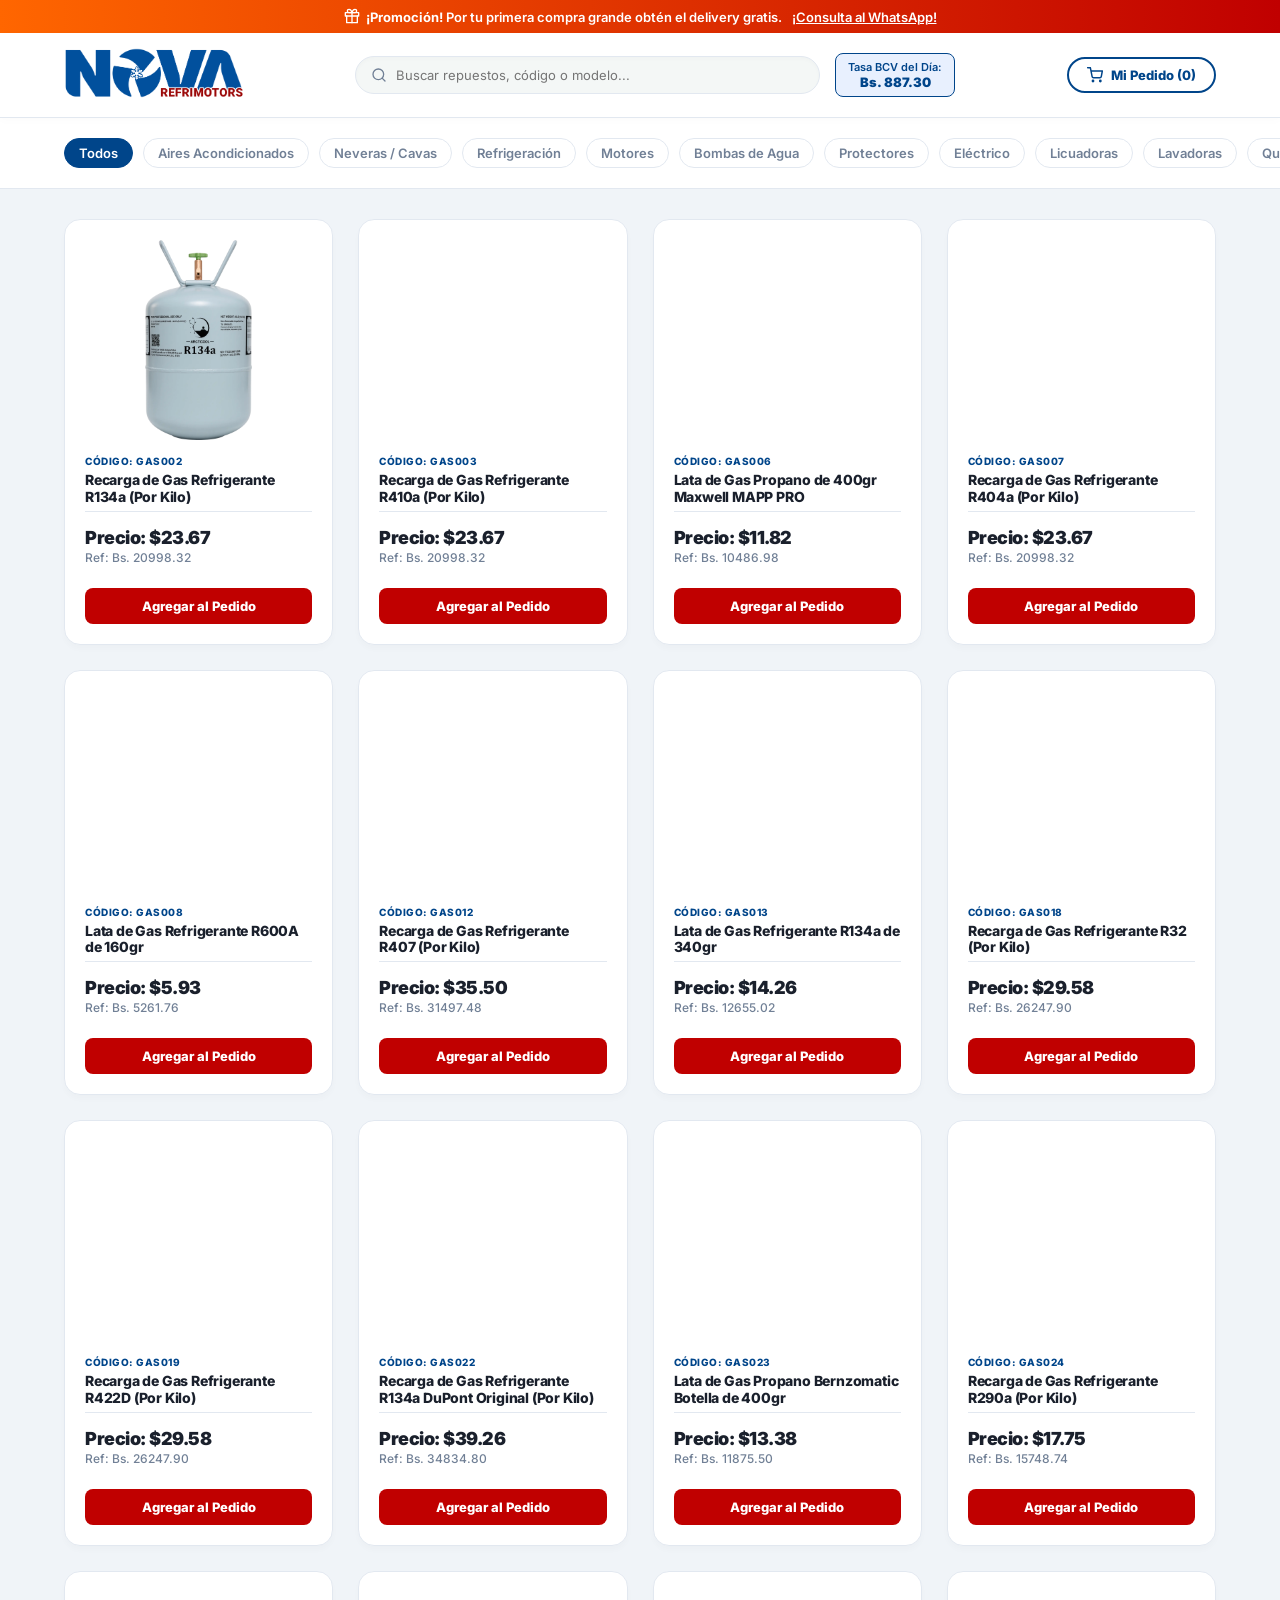
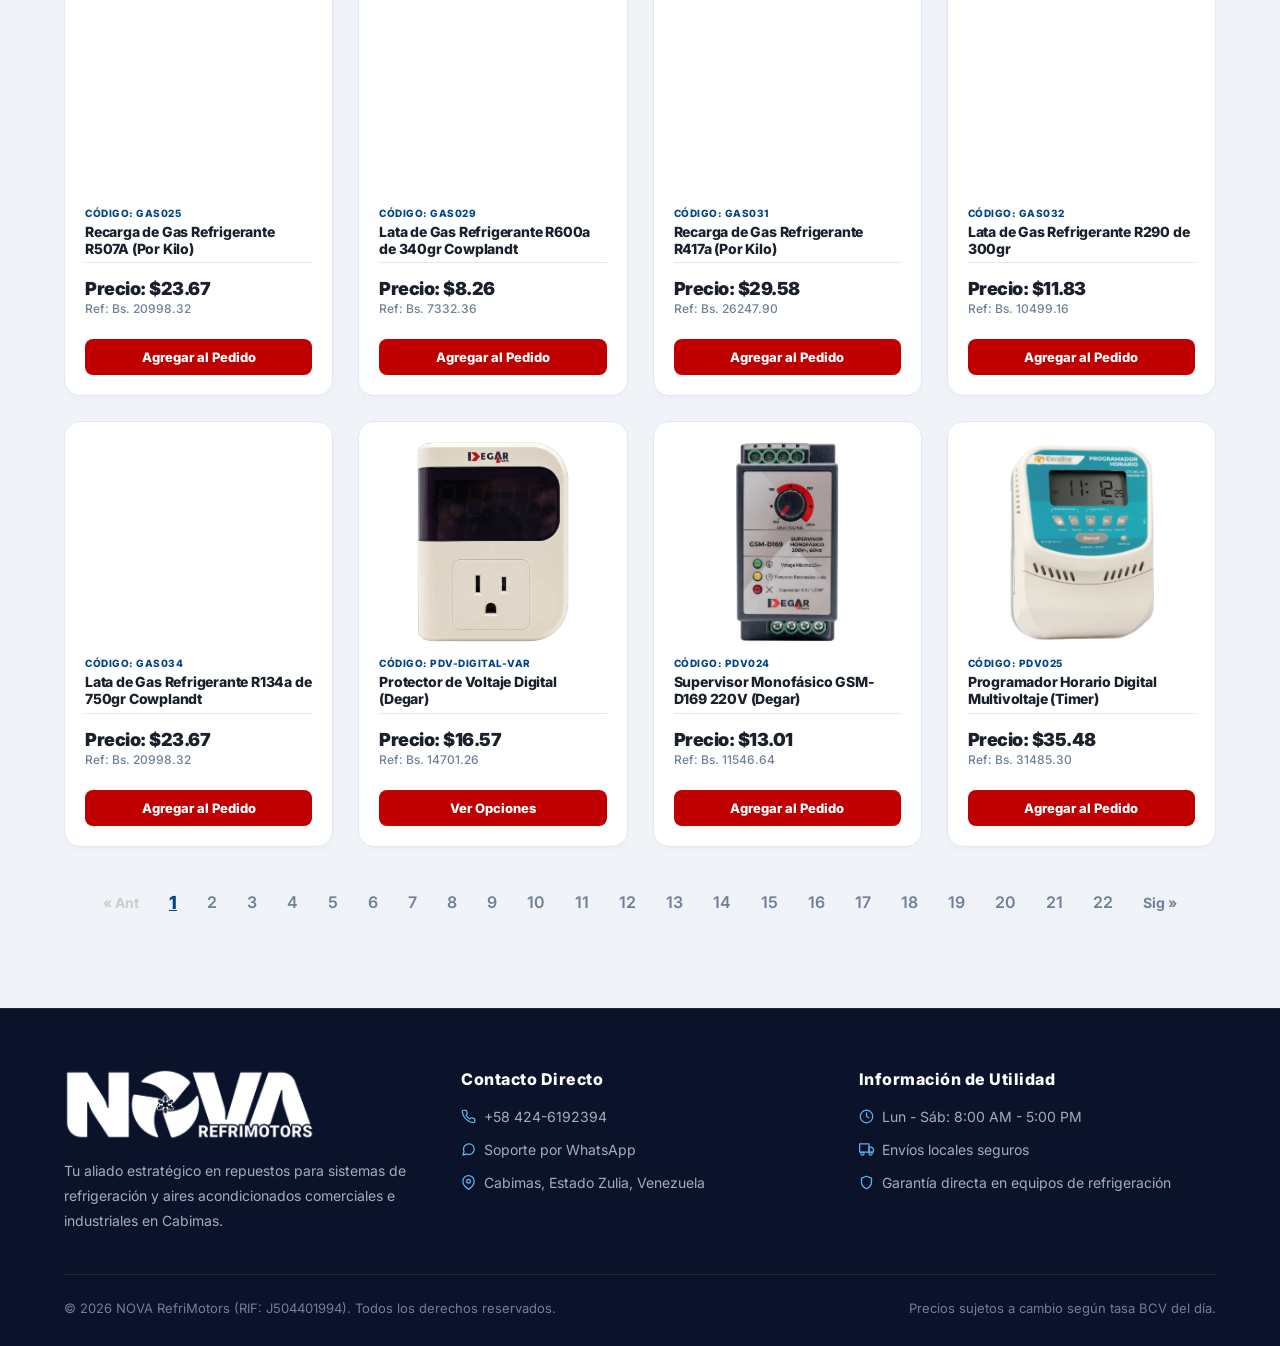
==== commit e23170e4: "update" ====
--- a/index.html
+++ b/index.html
@@ -10,7 +10,7 @@
     <link rel="preconnect" href="https://fonts.gstatic.com" crossorigin>
     <link href="https://fonts.googleapis.com/css2?family=Inter:wght@400;500;600;700;800;900&display=swap"
         rel="stylesheet">
-        <!-- HOJAS DE ESTILO TEMÃTICAS MODULARES -->
+        <!-- HOJAS DE ESTILO TEMATICAS MODULARES -->
     <link rel="stylesheet" href="css/base.css">
     <link rel="stylesheet" href="css/catalogo.css">
     <link rel="stylesheet" href="css/quickview.css">
@@ -141,7 +141,7 @@
                 <label for="customerName">Tu Nombre:</label>
                 <input type="text" id="customerName" placeholder="Ingresa tu Nombre y Apellido" required>
 
-                <label for="customerPhone">WhatsApp / TelÃ©fono de Contacto:</label>
+                <label for="customerPhone">WhatsApp / Tel&eacute;fono de Contacto:</label>
                 <input type="tel" id="customerPhone" placeholder="0414-1234567"
                     oninput="this.value = this.value.replace(/[^0-9+\s-]/g, '')" required>
             </div>
@@ -160,8 +160,7 @@
             <div class="footer-col">
                 <img src="assets/nova_footer2.png" alt="Logo NOVA RefriMotors"
                     style="max-height: 71px; width: auto; margin-bottom: 15px; filter: brightness(0) invert(1);">
-                <p>Tu aliado estratégico en repuestos para sistemas de refrigeración y aires acondicionados comerciales
-                    e industriales en Cabimas.</p>
+                <p>Tu aliado estrat&eacute;gico en repuestos para sistemas de refrigeraci&oacute;n y aires acondicionados comerciales e industriales en Cabimas.</p>
             </div>
             <div class="footer-col">
                 <h3>Contacto Directo</h3>
@@ -172,17 +171,17 @@
                 </ul>
             </div>
             <div class="footer-col">
-                <h3>Información de Utilidad</h3>
+                <h3>Informaci&oacute;n de Utilidad</h3>
                 <ul>
-                    <li><svg viewBox="0 0 24 24" width="15" height="15" fill="none" stroke="currentColor" stroke-width="2" stroke-linecap="round" stroke-linejoin="round"><circle cx="12" cy="12" r="10"></circle><polyline points="12 6 12 12 16 14"></polyline></svg> Lun - SÃ¡b: 8:00 AM - 5:00 PM</li>
-                    <li><svg viewBox="0 0 24 24" width="15" height="15" fill="none" stroke="currentColor" stroke-width="2" stroke-linecap="round" stroke-linejoin="round"><rect x="1" y="3" width="15" height="13"></rect><polygon points="16 8 20 8 23 11 23 16 16 16 8"></polygon><circle cx="5.5" cy="18.5" r="2.5"></circle><circle cx="18.5" cy="18.5" r="2.5"></circle></svg> EnvÃ­os locales seguros</li>
-                    <li><svg viewBox="0 0 24 24" width="15" height="15" fill="none" stroke="currentColor" stroke-width="2" stroke-linecap="round" stroke-linejoin="round"><path d="M12 22s8-4 8-10V5l-8-3-8 3v7c0 6 8 10 8 10z"></path></svg> GarantÃ­a directa en equipos de refrigeraciÃ³n</li>
+                    <li><svg viewBox="0 0 24 24" width="15" height="15" fill="none" stroke="currentColor" stroke-width="2" stroke-linecap="round" stroke-linejoin="round"><circle cx="12" cy="12" r="10"></circle><polyline points="12 6 12 12 16 14"></polyline></svg> Lun - S&aacute;b: 8:00 AM - 5:00 PM</li>
+                    <li><svg viewBox="0 0 24 24" width="15" height="15" fill="none" stroke="currentColor" stroke-width="2" stroke-linecap="round" stroke-linejoin="round"><rect x="1" y="3" width="15" height="13"></rect><polygon points="16 8 20 8 23 11 23 16 16 16 8"></polygon><circle cx="5.5" cy="18.5" r="2.5"></circle><circle cx="18.5" cy="18.5" r="2.5"></circle></svg> Env&iacute;os locales seguros</li>
+                    <li><svg viewBox="0 0 24 24" width="15" height="15" fill="none" stroke="currentColor" stroke-width="2" stroke-linecap="round" stroke-linejoin="round"><path d="M12 22s8-4 8-10V5l-8-3-8 3v7c0 6 8 10 8 10z"></path></svg> Garant&iacute;a directa en equipos de refrigeraci&oacute;n</li>
                 </ul>
             </div>
         </div>
         <div class="footer-bottom">
-            <p>© 2026 NOVA RefriMotors (RIF: J504401994). Todos los derechos reservados.</p>
-            <p>Precios sujetos a cambio según tasa BCV del día.</p>
+            <p>&copy; 2026 NOVA RefriMotors (RIF: J504401994). Todos los derechos reservados.</p>
+            <p>Precios sujetos a cambio seg&uacute;n tasa BCV del d&iacute;a.</p>
         </div>
     </footer>
 
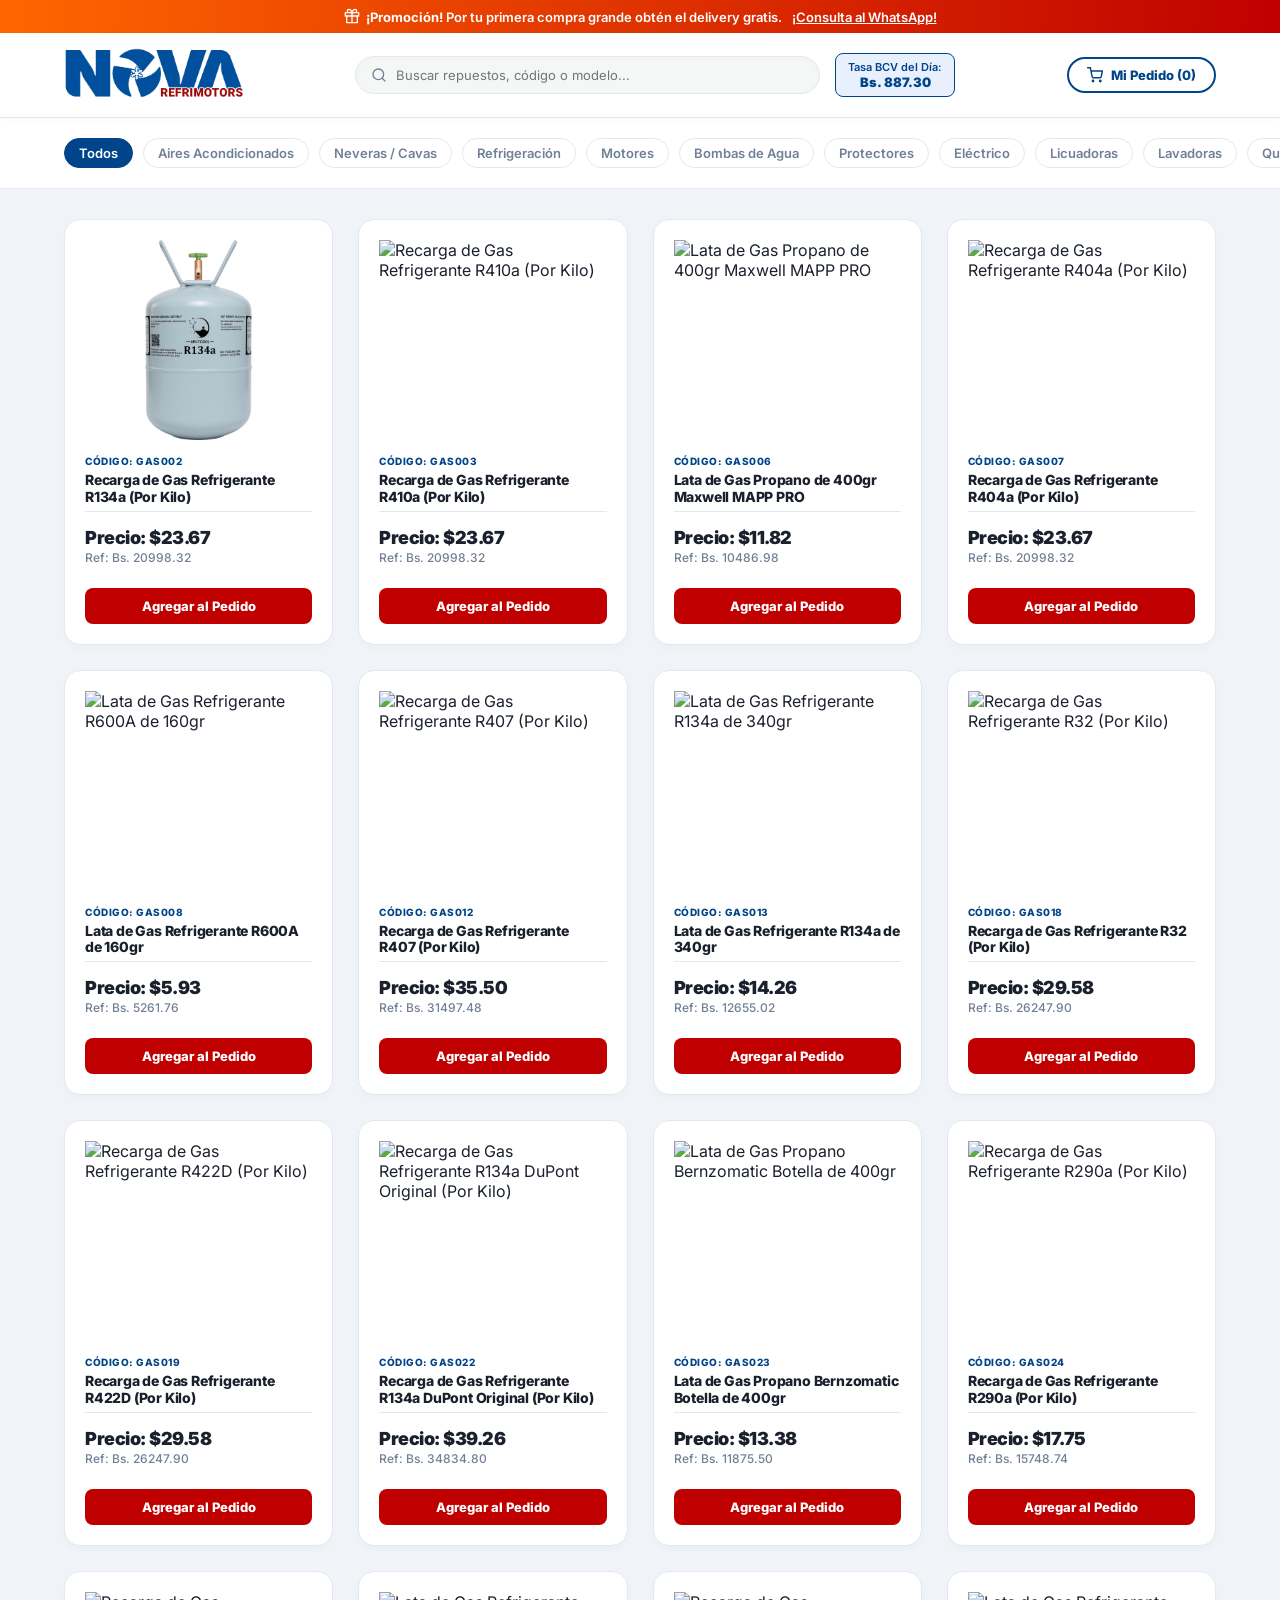
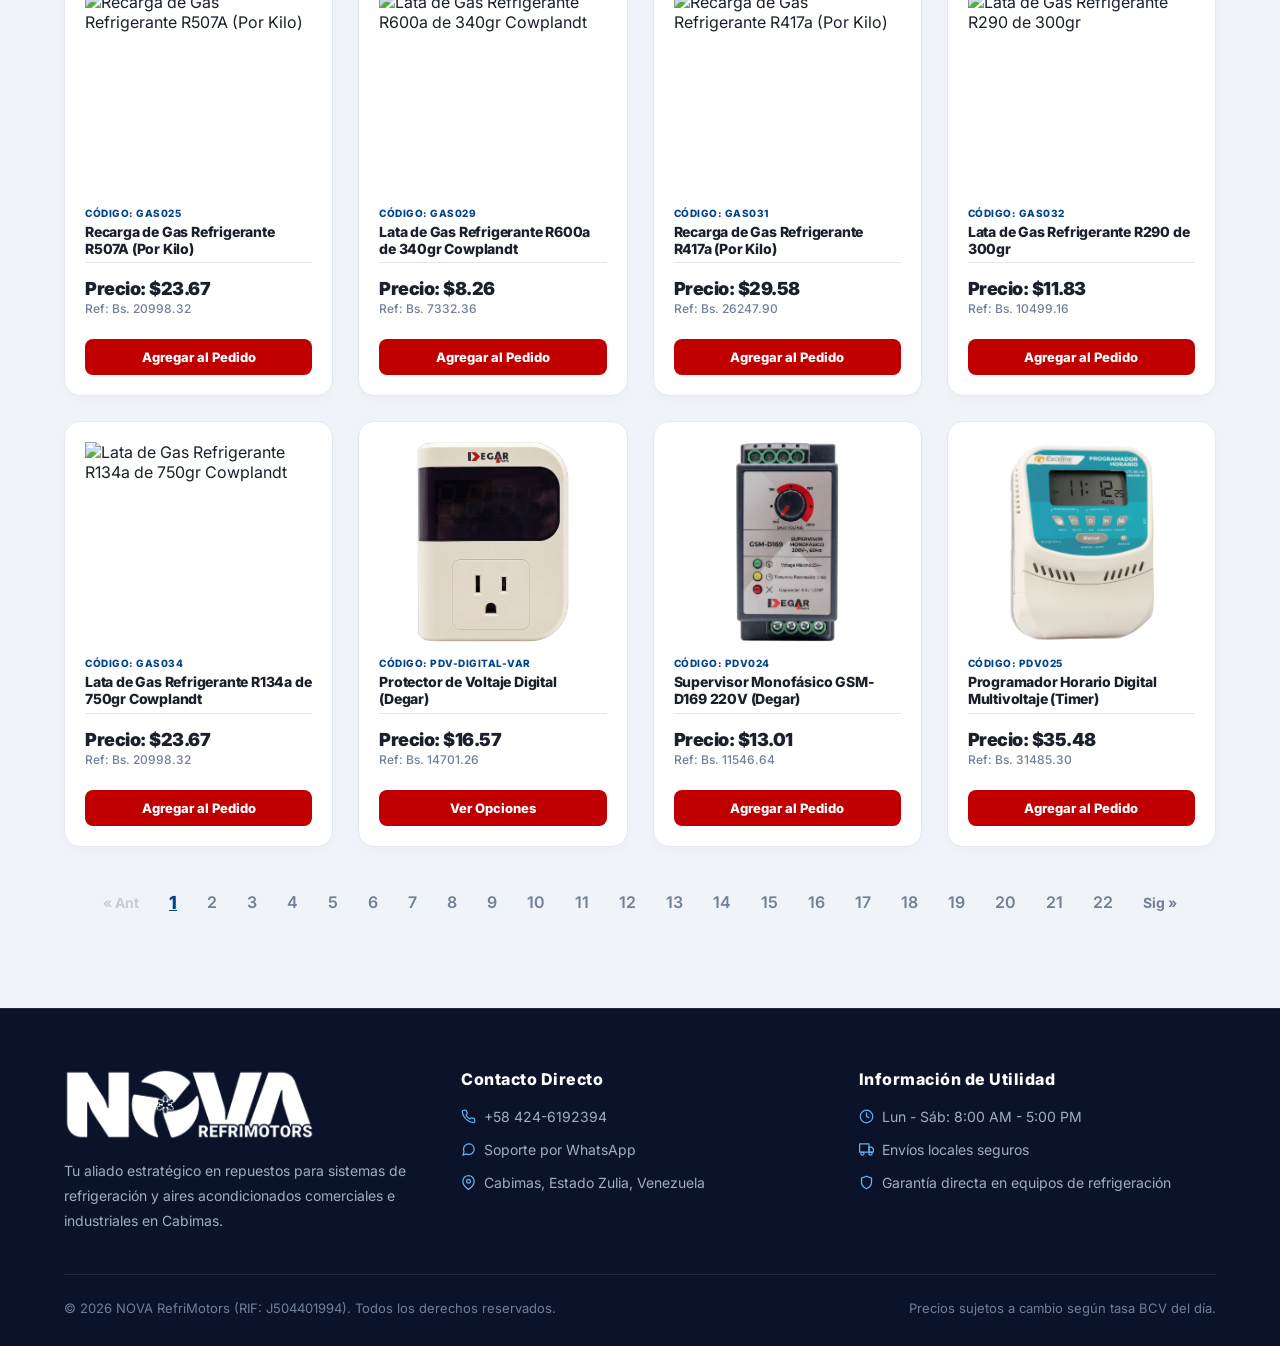
==== commit 363aa2f2: "aa" ====
--- a/index.html
+++ b/index.html
@@ -1,4 +1,4 @@
-﻿<!DOCTYPE html>
+<!DOCTYPE html>
 <html lang="es">
 
 <head>
@@ -79,7 +79,7 @@
     =========================================== -->
     <div class="quick-view-overlay" id="quickViewModal" onclick="closeQuickView(event)">
         <div class="quick-view-box" onclick="event.stopPropagation()">
-            <span class="close-qv" onclick="closeQuickView(event)" title="Cerrar"><svg viewBox="0 0 24 24" width="20" height="20" fill="none" stroke="currentColor" stroke-width="2.5" stroke-linecap="round" stroke-linejoin="round"><line x1="18" y1="6" x2="6" y2="18"></line><line x1="6" y1="6" x2="18" y2="18"></line></svg></span>
+            <span class="close-qv" onclick="event.stopPropagation(); closeQuickView();" title="Cerrar"><svg viewBox="0 0 24 24" width="20" height="20" fill="none" stroke="currentColor" stroke-width="2.5" stroke-linecap="round" stroke-linejoin="round"><line x1="18" y1="6" x2="6" y2="18"></line><line x1="6" y1="6" x2="18" y2="18"></line></svg></span>
 
             <div class="qv-gallery">
                 <img id="qvMainImg" class="qv-main-img" src="" alt="Producto" onclick="openZoom()"
@@ -123,7 +123,7 @@
 
     <!-- MODAL PARA ZOOM DE IMAGEN -->
     <div class="zoom-overlay" id="zoomOverlay" onclick="closeZoom(event)">
-        <span class="close-zoom" onclick="closeZoom(event)" title="Cerrar"><svg viewBox="0 0 24 24" width="28" height="28" fill="none" stroke="currentColor" stroke-width="2.5" stroke-linecap="round" stroke-linejoin="round"><line x1="18" y1="6" x2="6" y2="18"></line><line x1="6" y1="6" x2="18" y2="18"></line></svg></span>
+        <span class="close-zoom" onclick="event.stopPropagation(); closeZoom();" title="Cerrar"><svg viewBox="0 0 24 24" width="28" height="28" fill="none" stroke="currentColor" stroke-width="2.5" stroke-linecap="round" stroke-linejoin="round"><line x1="18" y1="6" x2="6" y2="18"></line><line x1="6" y1="6" x2="18" y2="18"></line></svg></span>
         <img class="zoom-img" id="zoomImg" src="" alt="Imagen Expandida" onclick="event.stopPropagation()">
     </div>
 
--- a/css/quickview.css
+++ b/css/quickview.css
@@ -1,4 +1,4 @@
-﻿/**
+/**
  * ==============================================================================
  * NOVA REFRIMOTORS - MODAL DE VISTA RAPIDA (QUICKVIEW) Y ZOOM
  * Archivo: css/quickview.css
@@ -61,6 +61,12 @@
     color: var(--text-light); 
     z-index: 10; 
     transition: 0.2s;
+    display: inline-flex;
+    align-items: center;
+    justify-content: center;
+}
+.close-qv svg {
+    pointer-events: none;
 }
 .close-qv:hover { 
     color: var(--nova-red); 
@@ -278,6 +284,12 @@
     font-weight: bold; 
     z-index: 510; 
     transition: 0.2s;
+    display: inline-flex;
+    align-items: center;
+    justify-content: center;
+}
+.close-zoom svg {
+    pointer-events: none;
 }
 .close-zoom:hover { 
     color: var(--nova-red); 
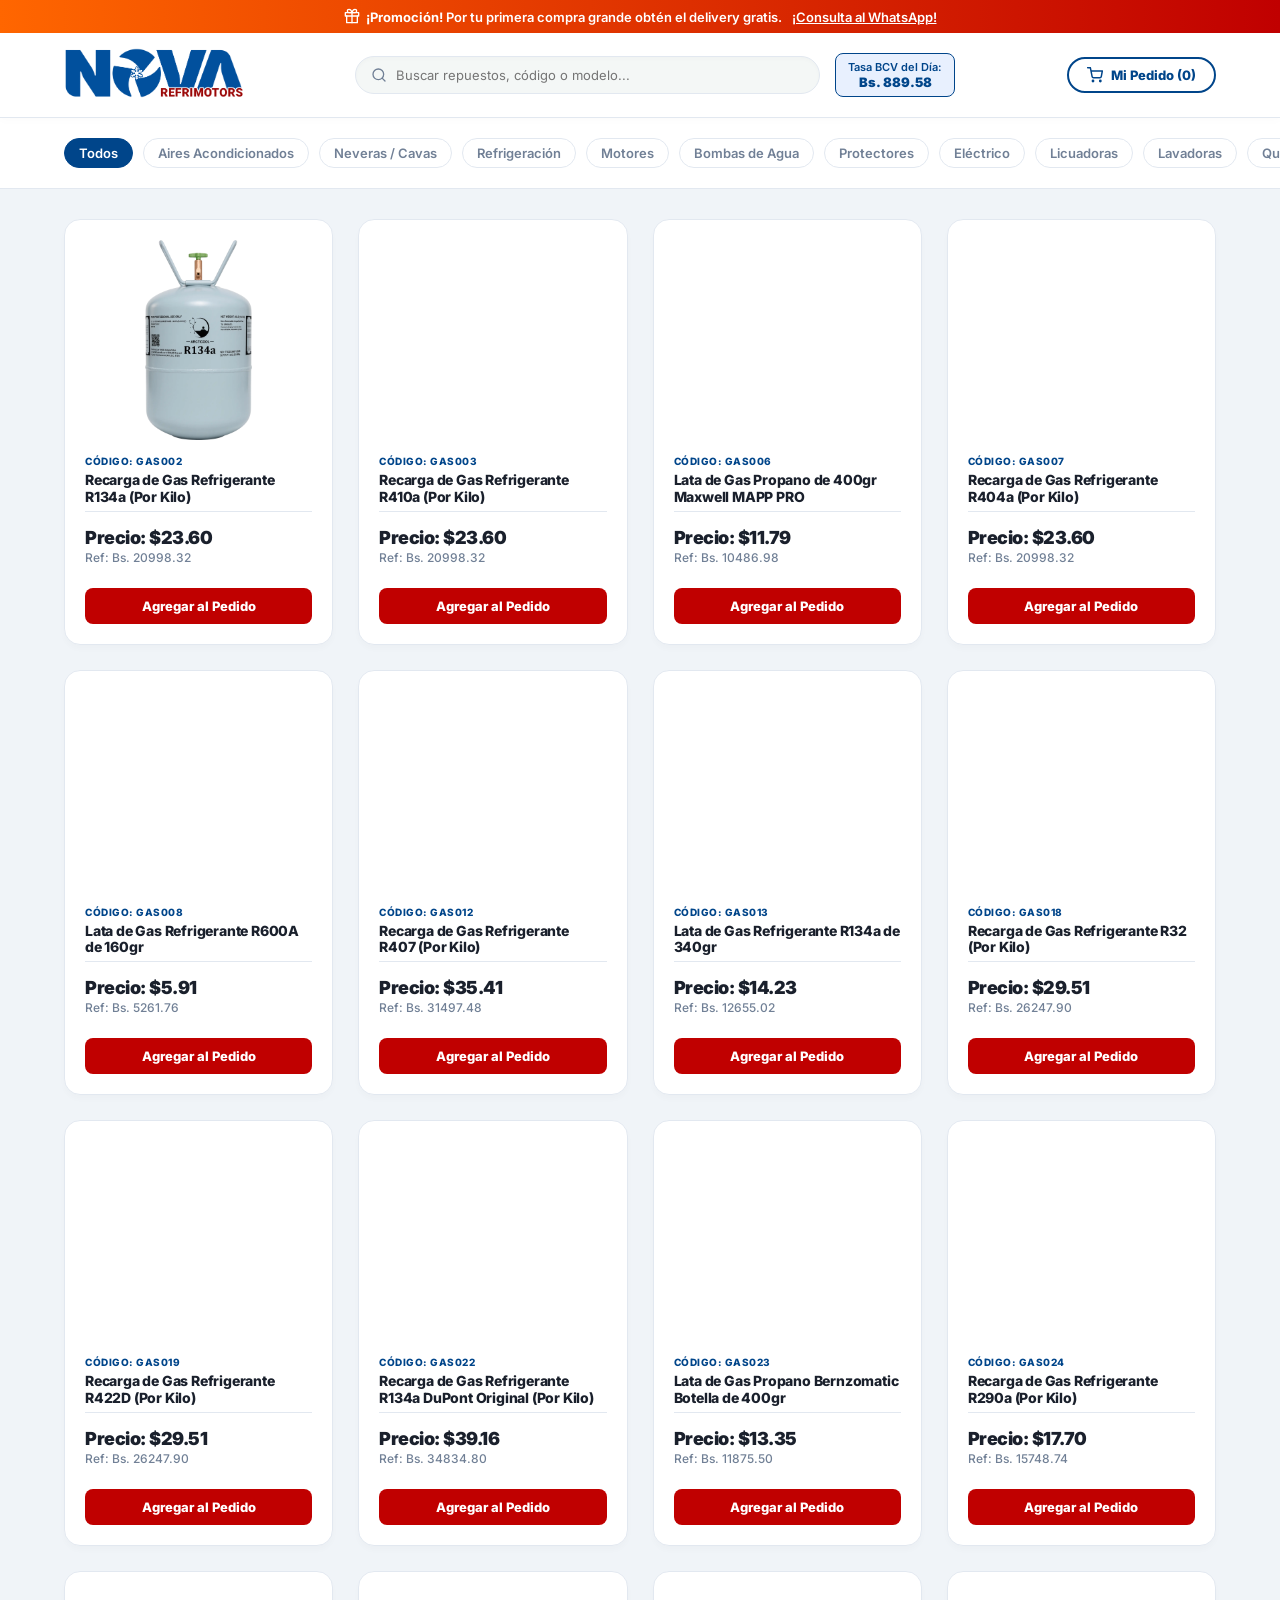
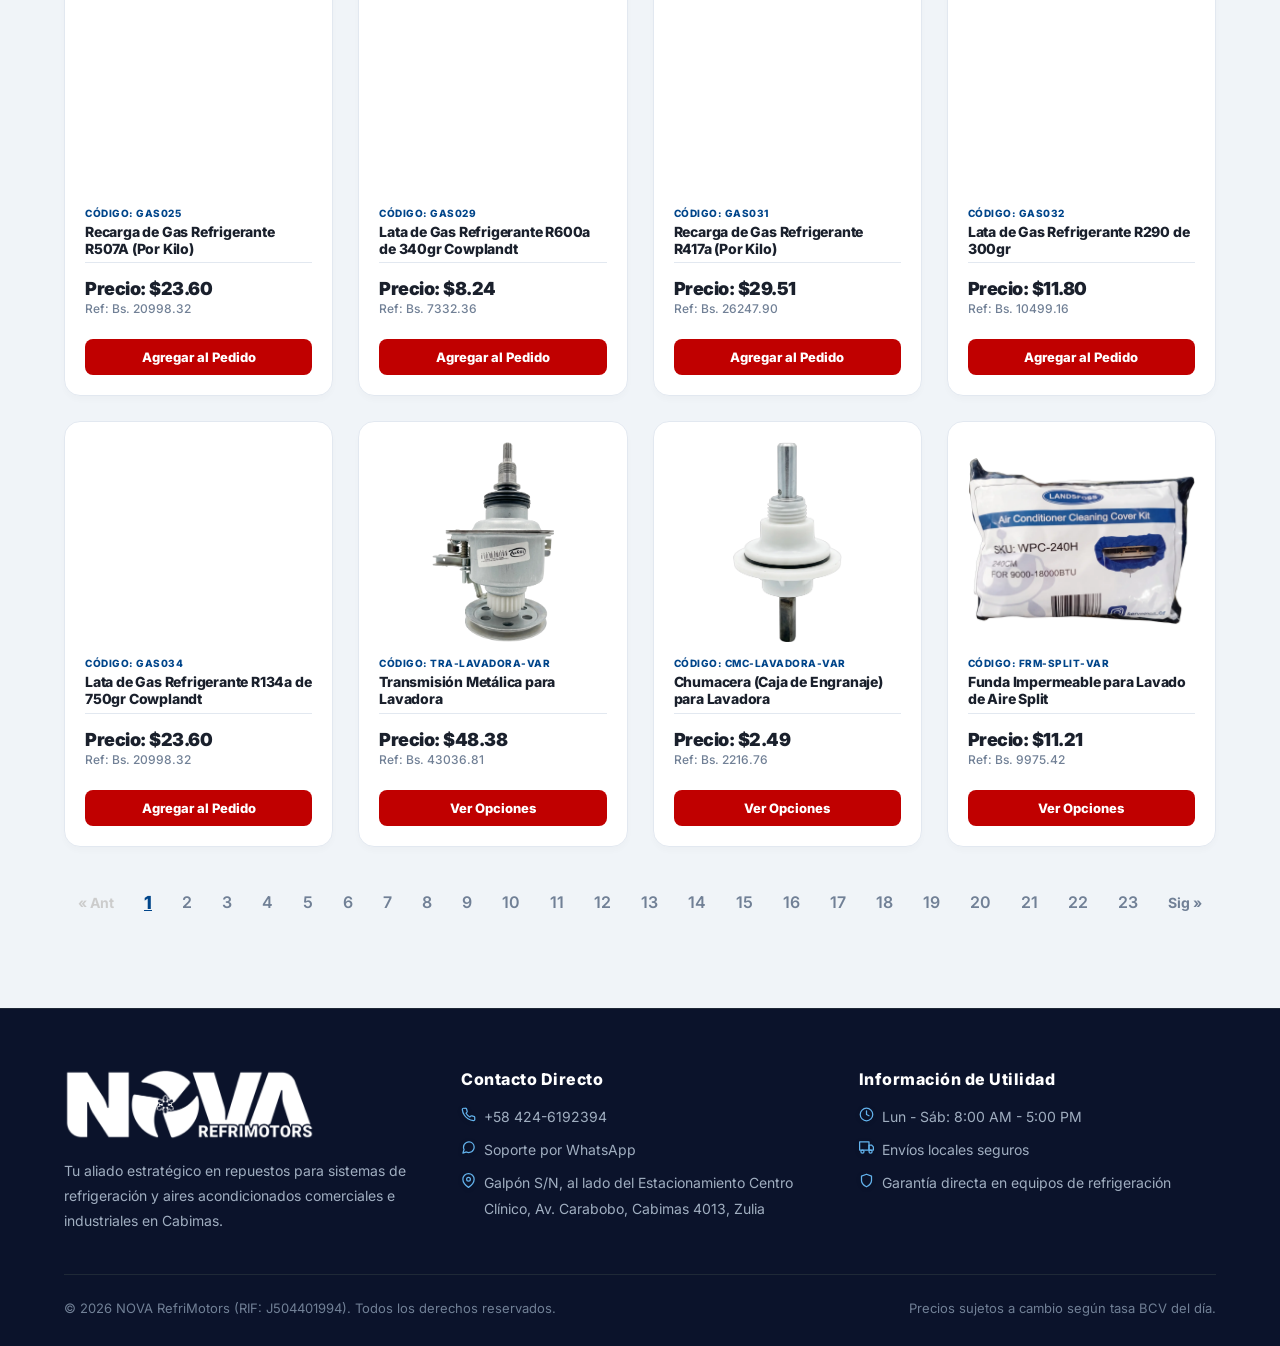
==== commit d06fffbf: "UPDATE" ====
--- a/index.html
+++ b/index.html
@@ -167,7 +167,7 @@
                 <ul>
                     <li><svg viewBox="0 0 24 24" width="15" height="15" fill="none" stroke="currentColor" stroke-width="2" stroke-linecap="round" stroke-linejoin="round"><path d="M22 16.92v3a2 2 0 0 1-2.18 2 19.79 19.79 0 0 1-8.63-3.07 19.5 19.5 0 0 1-6-6 19.79 19.79 0 0 1-3.07-8.67A2 2 0 0 1 4.11 2h3a2 2 0 0 1 2 1.72 12.84 12.84 0 0 0 .7 2.81 2 2 0 0 1-.45 2.11L8.09 9.91a16 16 0 0 0 6 6l1.27-1.27a2 2 0 0 1 2.11-.45 12.84 12.84 0 0 0 2.81.7A2 2 0 0 1 22 16.92z"></path></svg>+58 424-6192394</li>
                     <li><svg viewBox="0 0 24 24" width="15" height="15" fill="none" stroke="currentColor" stroke-width="2" stroke-linecap="round" stroke-linejoin="round"><path d="M21 11.5a8.38 8.38 0 0 1-.9 3.8 8.5 8.5 0 0 1-7.6 4.7 8.38 8.38 0 0 1-3.8-.9L3 21l1.9-5.7a8.38 8.38 0 0 1-.9-3.8 8.5 8.5 0 0 1 4.7-7.6 8.38 8.38 0 0 1 3.8-.9h.5a8.48 8.48 0 0 1 8 8v.5z"></path></svg> Soporte por WhatsApp</li>
-                    <li><svg viewBox="0 0 24 24" width="15" height="15" fill="none" stroke="currentColor" stroke-width="2" stroke-linecap="round" stroke-linejoin="round"><path d="M21 10c0 7-9 13-9 13s-9-6-9-13a9 9 0 0 1 18 0z"></path><circle cx="12" cy="10" r="3"></circle></svg> Cabimas, Estado Zulia, Venezuela</li>
+                    <li><svg viewBox="0 0 24 24" width="15" height="15" fill="none" stroke="currentColor" stroke-width="2" stroke-linecap="round" stroke-linejoin="round"><path d="M21 10c0 7-9 13-9 13s-9-6-9-13a9 9 0 0 1 18 0z"></path><circle cx="12" cy="10" r="3"></circle></svg> <span>Galp&oacute;n S/N, al lado del Estacionamiento Centro Cl&iacute;nico, Av. Carabobo, Cabimas 4013, Zulia</span></li>
                 </ul>
             </div>
             <div class="footer-col">
--- a/css/base.css
+++ b/css/base.css
@@ -192,11 +192,12 @@
 .footer-col ul li { 
     margin-bottom: 8px; 
     display: flex;
-    align-items: center;
+    align-items: flex-start;
     gap: 8px;
 }
 .footer-col ul li svg {
     flex-shrink: 0;
+    margin-top: 3px;
     color: var(--nova-blue);
     filter: drop-shadow(0 1px 2px rgba(0,0,0,0.2));
 }
@@ -272,4 +273,4 @@
         text-align: center; 
         gap: 10px; 
     }
-}+}
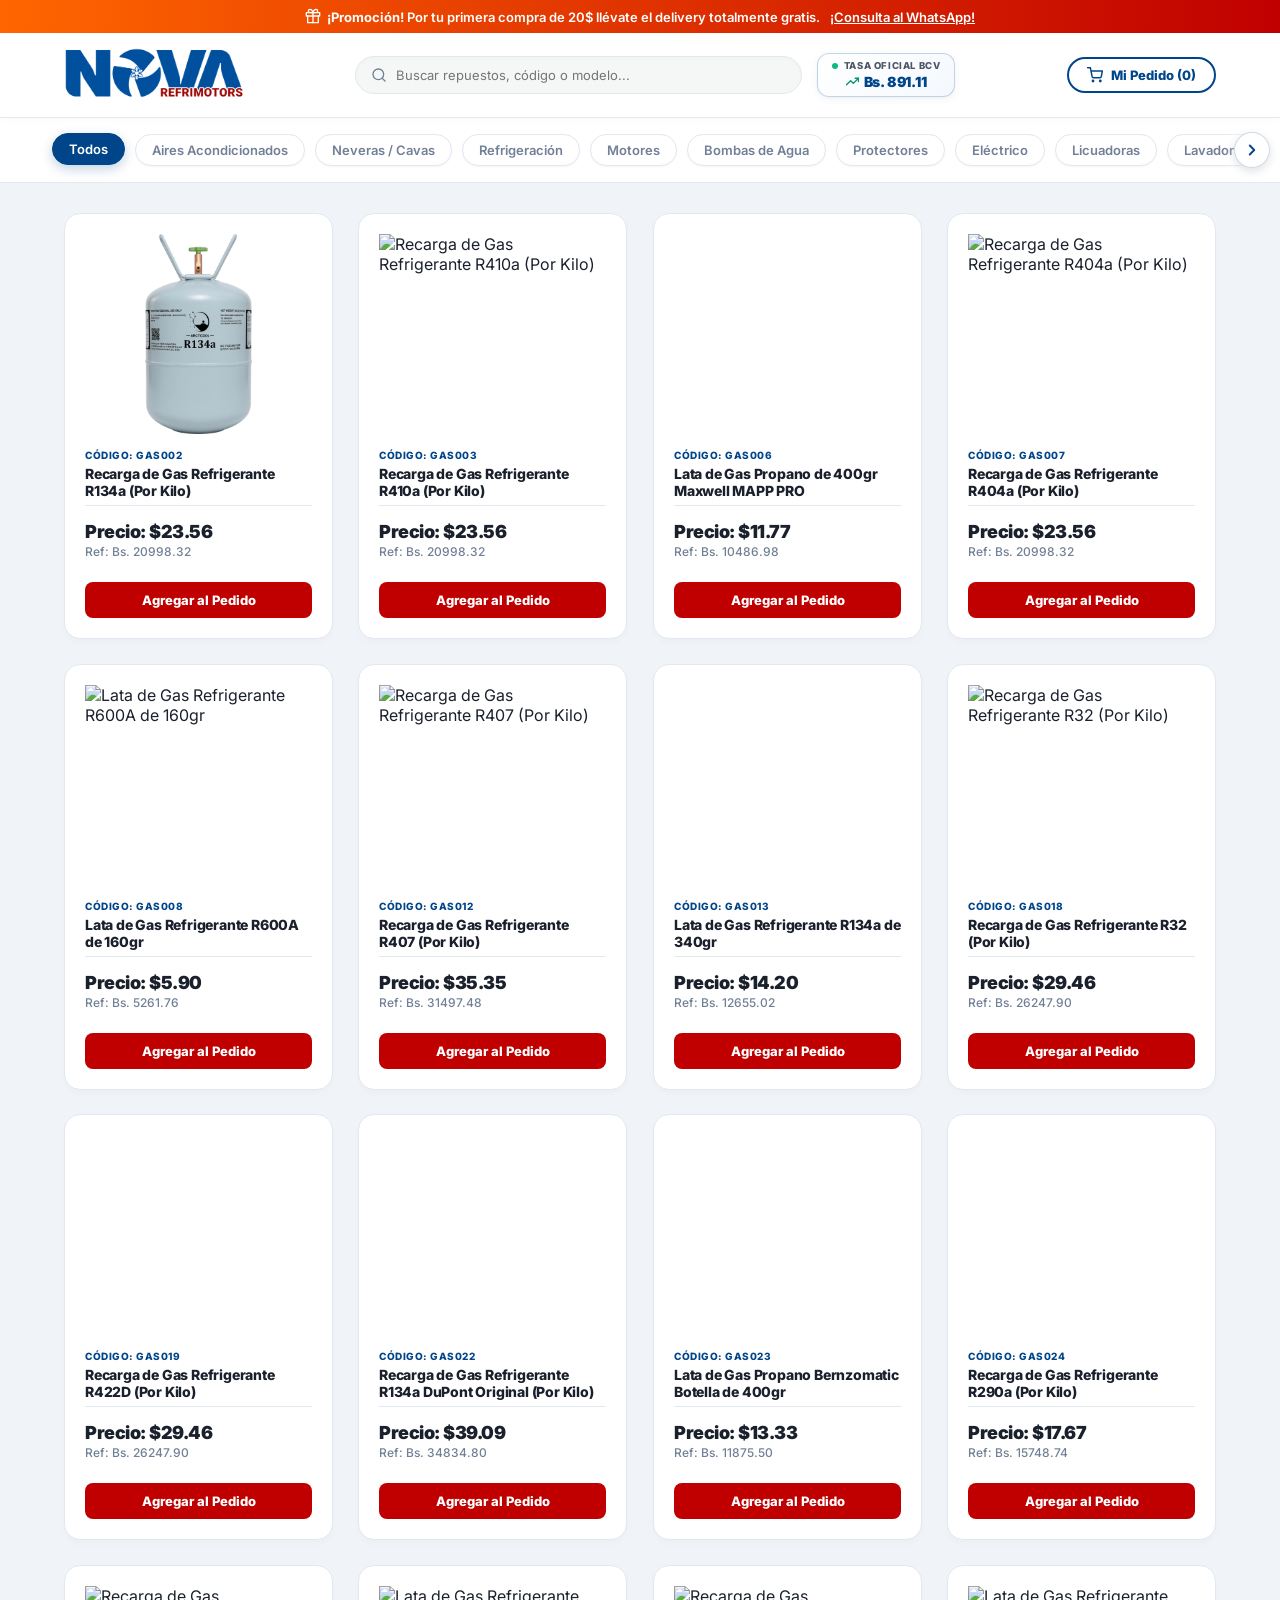
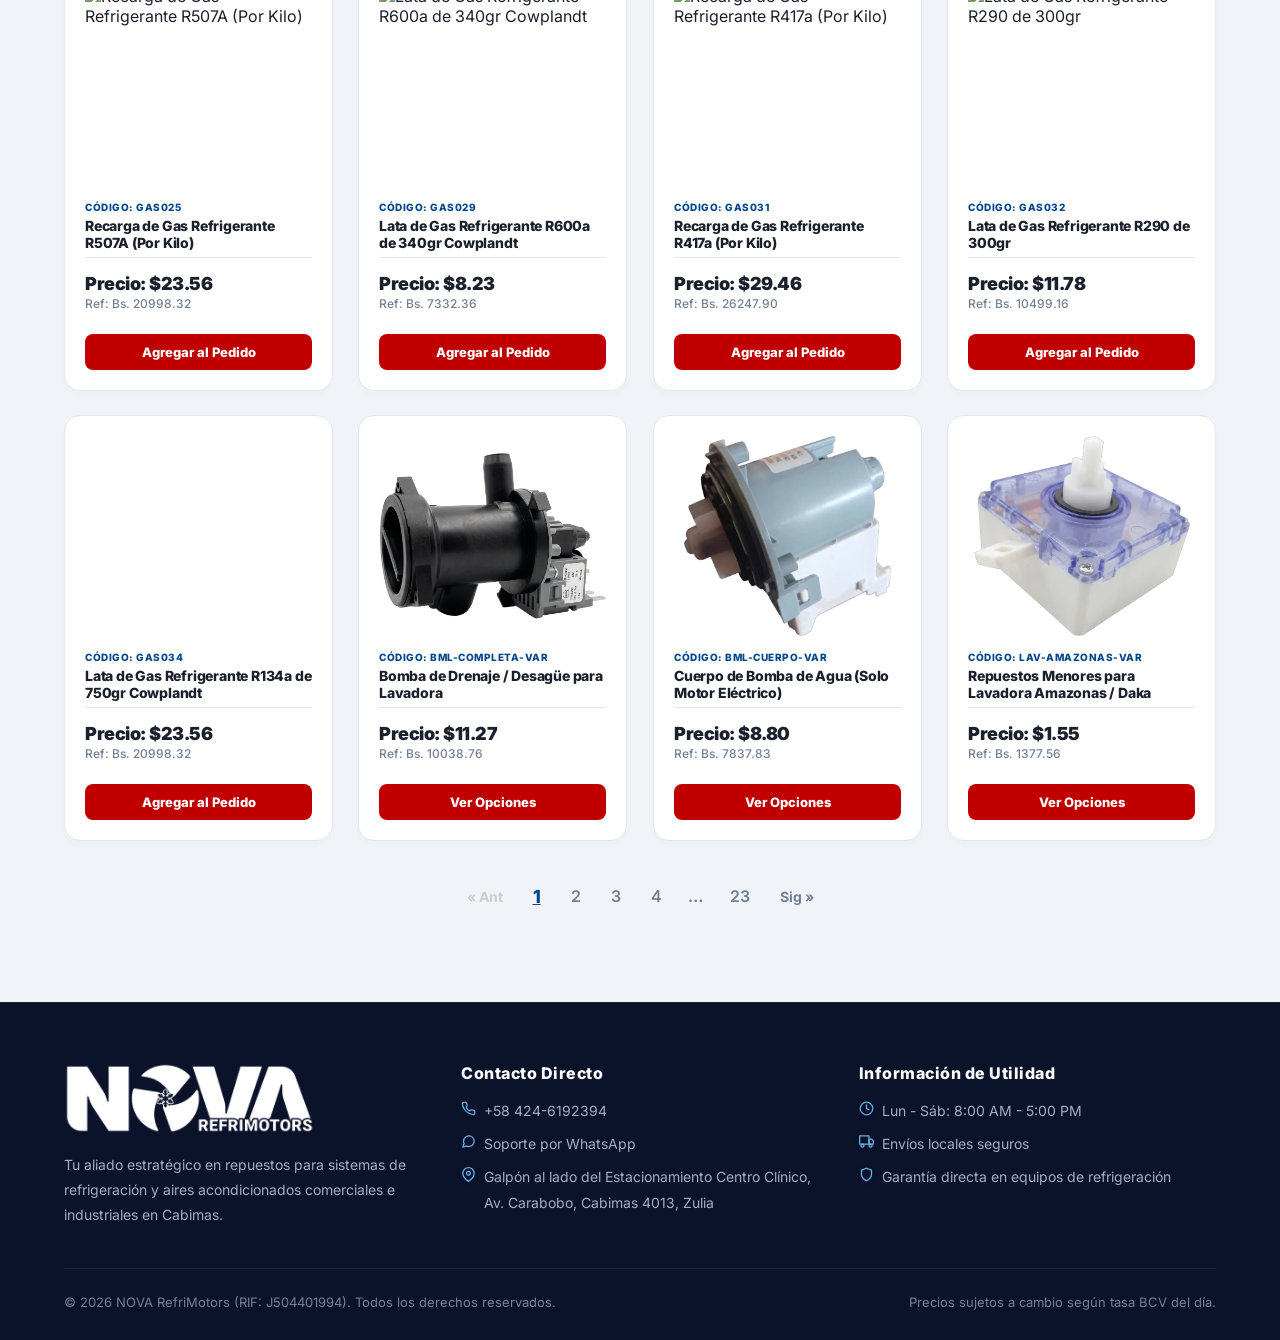
==== commit 4b346f3a: "update" ====
--- a/index.html
+++ b/index.html
@@ -22,7 +22,7 @@
 <body>
     <!-- BARRA DE ANUNCIO SUPERIOR -->
     <div class="top-announcement-bar">
-        <span><svg viewBox="0 0 24 24" width="16" height="16" fill="none" stroke="currentColor" stroke-width="2" stroke-linecap="round" stroke-linejoin="round" style="vertical-align: -2px; margin-right: 6px;"><polyline points="20 12 20 22 4 22 4 12"></polyline><rect x="2" y="7" width="20" height="5"></rect><line x1="12" y1="22" x2="12" y2="7"></line><path d="M12 7H7.5a2.5 2.5 0 0 1 0-5C11 2 12 7 12 7z"></path><path d="M12 7h4.5a2.5 2.5 0 0 0 0-5C13 2 12 7 12 7z"></path></svg><b>¡Promoción!</b> Por tu primera compra grande obtén el delivery gratis.</span>
+        <span><svg viewBox="0 0 24 24" width="16" height="16" fill="none" stroke="currentColor" stroke-width="2" stroke-linecap="round" stroke-linejoin="round" style="vertical-align: -2px; margin-right: 6px;"><polyline points="20 12 20 22 4 22 4 12"></polyline><rect x="2" y="7" width="20" height="5"></rect><line x1="12" y1="22" x2="12" y2="7"></line><path d="M12 7H7.5a2.5 2.5 0 0 1 0-5C11 2 12 7 12 7z"></path><path d="M12 7h4.5a2.5 2.5 0 0 0 0-5C13 2 12 7 12 7z"></path></svg><b>¡Promoción!</b> Por tu primera compra de 20$ llévate el delivery totalmente gratis.</span>
         <a href="https://wa.me/584246192394" target="_blank">¡Consulta al WhatsApp!</a>
     </div>
 
@@ -39,18 +39,30 @@
         <div class="search-container">
             <div class="search-bar">
                 <input type="text" id="searchInput" placeholder="Buscar repuestos, código o modelo..."
-                    onkeyup="resetPaginationAndFilter()">
+                    oninput="debouncedSearch()" onkeydown="handleSearchKey(event)">
             </div>
             <!-- WIDGET TASA BCV -->
-            <div class="bcv-widget">
-                Tasa BCV del Día: <span id="bcv-display">Bs. 771.00</span>
+            <div class="bcv-widget" title="Tasa Oficial del Banco Central de Venezuela">
+                <div class="bcv-header">
+                    <span class="bcv-live-dot"></span>
+                    <span class="bcv-label">TASA OFICIAL BCV</span>
+                </div>
+                <div class="bcv-rate-row">
+                    <svg class="bcv-trend-icon" viewBox="0 0 24 24" width="13" height="13" fill="none" stroke="currentColor" stroke-width="2.5" stroke-linecap="round" stroke-linejoin="round" aria-hidden="true"><polyline points="23 6 13.5 15.5 8.5 10.5 1 18"></polyline><polyline points="17 6 23 6 23 12"></polyline></svg>
+                    <span id="bcv-display">Bs. 771.00</span>
+                </div>
             </div>
         </div>
         <button class="cart-btn" onclick="toggleCart()"><svg viewBox="0 0 24 24" width="16" height="16" fill="none" stroke="currentColor" stroke-width="2.2" stroke-linecap="round" stroke-linejoin="round"><circle cx="9" cy="21" r="1"></circle><circle cx="20" cy="21" r="1"></circle><path d="M1 1h4l2.68 13.39a2 2 0 0 0 2 1.61h9.72a2 2 0 0 0 2-1.61L23 6H6"></path></svg><span>Mi Pedido (<span id="cart-count">0</span>)</span></button>
     </header>
 
     <!-- CATEGORÍAS -->
-    <nav class="category-menu" id="categoryMenu">
+    <div class="category-nav-wrapper" id="categoryNavWrapper">
+        <button class="cat-nav-arrow cat-nav-prev" id="catNavPrev" onclick="scrollCategories(-1)" aria-label="Categorías anteriores" title="Categorías anteriores">
+            <svg viewBox="0 0 24 24" width="18" height="18" fill="none" stroke="currentColor" stroke-width="2.5" stroke-linecap="round" stroke-linejoin="round" aria-hidden="true"><polyline points="15 18 9 12 15 6"></polyline></svg>
+        </button>
+
+        <nav class="category-menu" id="categoryMenu" aria-label="Categorías de repuestos">
         <button class="cat-btn active" onclick="setCategory('Todos', this)">Todos</button>
         <button class="cat-btn" onclick="setCategory('Aires Acondicionados', this)">Aires Acondicionados</button>
         <button class="cat-btn" onclick="setCategory('Neveras / Cavas', this)">Neveras / Cavas</button>
@@ -65,7 +77,12 @@
         <button class="cat-btn" onclick="setCategory('Automotriz', this)">Automotriz</button>
         <button class="cat-btn" onclick="setCategory('Capacitores', this)">Capacitores</button>
         <button class="cat-btn" onclick="setCategory('Herramientas', this)">Herramientas</button>
-    </nav>
+        </nav>
+
+        <button class="cat-nav-arrow cat-nav-next" id="catNavNext" onclick="scrollCategories(1)" aria-label="Categorías siguientes" title="Ver más categorías">
+            <svg viewBox="0 0 24 24" width="18" height="18" fill="none" stroke="currentColor" stroke-width="2.5" stroke-linecap="round" stroke-linejoin="round" aria-hidden="true"><polyline points="9 18 15 12 9 6"></polyline></svg>
+        </button>
+    </div>
 
 
     <!-- CONTENEDOR DE PRODUCTOS -->
@@ -147,7 +164,7 @@
             </div>
             <div class="cart-total">
                 <div style="font-size: 13px; color: var(--text-light);">Total Estimado: <span id="cart-total-public">$0.00</span></div>
-                <div style="font-size: 16px; color: var(--nova-blue); font-weight: 900;">Precio Especial Clientes: <span id="cart-total-nova">$0.00</span></div>
+                <div style="font-size: 16px; color: var(--nova-blue); font-weight: 900;">Descuento NovaClientes: <span id="cart-total-nova">$0.00</span></div>
             </div>
             <button class="whatsapp-btn" onclick="sendWhatsApp()">
                 <img src="assets/whatsapp-icono.png" alt="Icono WhatsApp">
@@ -167,7 +184,7 @@
                 <ul>
                     <li><svg viewBox="0 0 24 24" width="15" height="15" fill="none" stroke="currentColor" stroke-width="2" stroke-linecap="round" stroke-linejoin="round"><path d="M22 16.92v3a2 2 0 0 1-2.18 2 19.79 19.79 0 0 1-8.63-3.07 19.5 19.5 0 0 1-6-6 19.79 19.79 0 0 1-3.07-8.67A2 2 0 0 1 4.11 2h3a2 2 0 0 1 2 1.72 12.84 12.84 0 0 0 .7 2.81 2 2 0 0 1-.45 2.11L8.09 9.91a16 16 0 0 0 6 6l1.27-1.27a2 2 0 0 1 2.11-.45 12.84 12.84 0 0 0 2.81.7A2 2 0 0 1 22 16.92z"></path></svg>+58 424-6192394</li>
                     <li><svg viewBox="0 0 24 24" width="15" height="15" fill="none" stroke="currentColor" stroke-width="2" stroke-linecap="round" stroke-linejoin="round"><path d="M21 11.5a8.38 8.38 0 0 1-.9 3.8 8.5 8.5 0 0 1-7.6 4.7 8.38 8.38 0 0 1-3.8-.9L3 21l1.9-5.7a8.38 8.38 0 0 1-.9-3.8 8.5 8.5 0 0 1 4.7-7.6 8.38 8.38 0 0 1 3.8-.9h.5a8.48 8.48 0 0 1 8 8v.5z"></path></svg> Soporte por WhatsApp</li>
-                    <li><svg viewBox="0 0 24 24" width="15" height="15" fill="none" stroke="currentColor" stroke-width="2" stroke-linecap="round" stroke-linejoin="round"><path d="M21 10c0 7-9 13-9 13s-9-6-9-13a9 9 0 0 1 18 0z"></path><circle cx="12" cy="10" r="3"></circle></svg> <span>Galp&oacute;n S/N, al lado del Estacionamiento Centro Cl&iacute;nico, Av. Carabobo, Cabimas 4013, Zulia</span></li>
+                    <li><svg viewBox="0 0 24 24" width="15" height="15" fill="none" stroke="currentColor" stroke-width="2" stroke-linecap="round" stroke-linejoin="round"><path d="M21 10c0 7-9 13-9 13s-9-6-9-13a9 9 0 0 1 18 0z"></path><circle cx="12" cy="10" r="3"></circle></svg> <span>Galp&oacute;n al lado del Estacionamiento Centro Cl&iacute;nico, Av. Carabobo, Cabimas 4013, Zulia</span></li>
                 </ul>
             </div>
             <div class="footer-col">
--- a/css/base.css
+++ b/css/base.css
@@ -1,4 +1,4 @@
-﻿/**
+/**
  * ==============================================================================
  * NOVA REFRIMOTORS - HOJA DE ESTILO BASE Y COMPONENTES GLOBALES
  * Archivo: css/base.css
@@ -110,24 +110,74 @@
 }
 
 /* ==========================================
-   WIDGET DE TASA OFICIAL BCV
+   WIDGET DE TASA OFICIAL BCV (MONITOR FINTECH)
 ========================================== */
 .bcv-widget {
-    background: #e8f0fe; 
-    border: 1px solid var(--nova-blue); 
+    background: linear-gradient(135deg, #ffffff 0%, #f4f8fe 100%);
+    border: 1px solid rgba(0, 69, 138, 0.22);
+    padding: 6px 14px;
+    border-radius: 12px;
+    display: inline-flex;
+    flex-direction: column;
+    justify-content: center;
+    align-items: center;
+    white-space: nowrap;
+    box-shadow: 0 2px 8px rgba(0, 69, 138, 0.06), 0 1px 2px rgba(0, 0, 0, 0.03);
+    transition: all 0.25s cubic-bezier(0.16, 1, 0.3, 1);
+    cursor: default;
+    user-select: none;
+    min-width: 135px;
+}
+.bcv-widget:hover {
+    transform: translateY(-1px);
+    border-color: var(--nova-blue);
+    box-shadow: 0 6px 16px rgba(0, 69, 138, 0.14);
+}
+.bcv-header {
+    display: flex;
+    align-items: center;
+    justify-content: center;
+    gap: 6px;
+    margin-bottom: 2px;
+}
+.bcv-live-dot {
+    width: 6px;
+    height: 6px;
+    background-color: #10b981;
+    border-radius: 50%;
+    display: inline-block;
+    box-shadow: 0 0 0 0 rgba(16, 185, 129, 0.7);
+    animation: bcvLivePulse 2s infinite ease-in-out;
+}
+@keyframes bcvLivePulse {
+    0% { transform: scale(0.95); box-shadow: 0 0 0 0 rgba(16, 185, 129, 0.7); }
+    70% { transform: scale(1.05); box-shadow: 0 0 0 5px rgba(16, 185, 129, 0); }
+    100% { transform: scale(0.95); box-shadow: 0 0 0 0 rgba(16, 185, 129, 0); }
+}
+.bcv-label {
+    font-size: 9.5px;
+    font-weight: 800;
+    letter-spacing: 0.6px;
+    color: #4b5563;
+    text-transform: uppercase;
+}
+.bcv-rate-row {
+    display: flex;
+    align-items: center;
+    justify-content: center;
+    gap: 5px;
+}
+.bcv-trend-icon {
+    color: #059669;
+    flex-shrink: 0;
+}
+.bcv-widget #bcv-display,
+.bcv-amount {
+    font-size: 14px;
+    font-weight: 900;
     color: var(--nova-blue);
-    padding: 6px 12px; 
-    border-radius: 8px; 
-    font-size: 11px; 
-    font-weight: 600; 
-    text-align: center;
-    display: flex; 
-    flex-direction: column; 
-    white-space: nowrap;
-}
-.bcv-widget span { 
-    font-size: 13px; 
-    font-weight: 900; 
+    font-family: 'Inter', -apple-system, BlinkMacSystemFont, sans-serif;
+    letter-spacing: -0.2px;
 }
 
 /* ==========================================
@@ -221,7 +271,7 @@
 
 /* ==========================================
    RESPONSIVE BASE (MOVIL Y TABLET)
-========================================== */
+========================================= */
 @media (max-width: 768px) {
     .top-announcement-bar { 
         flex-direction: column; 
@@ -241,22 +291,26 @@
     .search-bar { width: 100%; }
     
     .bcv-widget { 
-        width: 100%; 
+        width: fit-content; 
         flex-direction: row; 
         justify-content: center; 
         align-items: center; 
-        gap: 6px; 
-        background: transparent; 
-        border: none; 
-        padding: 0; 
-        color: var(--text-light); 
-        font-size: 13px; 
-        font-weight: 500; 
-    }
+        gap: 10px; 
+        background: linear-gradient(135deg, #ffffff 0%, #f4f8fe 100%); 
+        border: 1px solid rgba(0, 69, 138, 0.2); 
+        padding: 5px 14px; 
+        border-radius: 20px;
+        margin: 2px auto 0;
+        box-shadow: 0 2px 6px rgba(0, 69, 138, 0.06);
+    }
+    .bcv-header {
+        margin-bottom: 0;
+    }
+    .bcv-widget #bcv-display,
     .bcv-widget span { 
         color: var(--nova-blue); 
-        font-size: 14px; 
-        font-weight: 800; 
+        font-size: 13.5px; 
+        font-weight: 900; 
     }
 
     .footer-content { 
--- a/css/catalogo.css
+++ b/css/catalogo.css
@@ -1,4 +1,4 @@
-﻿/**
+/**
  * ==============================================================================
  * NOVA REFRIMOTORS - CATALOGO, PRODUCTOS Y PAGINACION
  * Archivo: css/catalogo.css
@@ -8,42 +8,183 @@
  * ==============================================================================
  */
 
-/* ==========================================
-   MENU DE CATEGORIAS
-========================================== */
+/* ==============================================================================
+   MENU DE CATEGORIAS CON NAVEGACION FLUIDA
+============================================================================== */
+.category-nav-wrapper {
+    position: relative;
+    width: 100%;
+    background: var(--white);
+    border-bottom: 1px solid var(--border-light);
+    display: flex;
+    align-items: center;
+}
+
+/* Indicadores de desvanecimiento sutil en los extremos para señalar desbordamiento */
+.category-nav-wrapper::before,
+.category-nav-wrapper::after {
+    content: '';
+    position: absolute;
+    top: 0;
+    bottom: 0;
+    width: 56px;
+    pointer-events: none;
+    z-index: 5;
+    transition: opacity 0.25s ease;
+    opacity: 0;
+}
+.category-nav-wrapper::before {
+    left: 0;
+    background: linear-gradient(to right, rgba(255, 255, 255, 0.98) 25%, rgba(255, 255, 255, 0));
+}
+.category-nav-wrapper::after {
+    right: 0;
+    background: linear-gradient(to left, rgba(255, 255, 255, 0.98) 25%, rgba(255, 255, 255, 0));
+}
+.category-nav-wrapper.has-scroll-left::before {
+    opacity: 1;
+}
+.category-nav-wrapper.has-scroll-right::after {
+    opacity: 1;
+}
+
 .category-menu {
-    display: flex; 
-    gap: 10px; 
-    padding: 20px 5%; 
-    overflow-x: auto; 
-    white-space: nowrap; 
-    border-bottom: 1px solid var(--border-light);
-    background: var(--white); 
-    scrollbar-width: none;
-}
-.category-menu::-webkit-scrollbar { 
-    display: none; 
+    display: flex;
+    gap: 10px;
+    padding: 16px 52px;
+    overflow-x: auto;
+    white-space: nowrap;
+    scroll-behavior: smooth;
+    -webkit-overflow-scrolling: touch;
+    width: 100%;
+    scrollbar-width: thin;
+    scrollbar-color: rgba(0, 69, 138, 0.22) transparent;
+    user-select: none;
+    cursor: grab;
+}
+.category-menu.is-dragging {
+    cursor: grabbing;
+    scroll-behavior: auto;
+}
+.category-menu::-webkit-scrollbar {
+    height: 4px;
+}
+.category-menu::-webkit-scrollbar-track {
+    background: transparent;
+}
+.category-menu::-webkit-scrollbar-thumb {
+    background: rgba(0, 69, 138, 0.18);
+    border-radius: 4px;
+    transition: background 0.2s ease;
+}
+.category-menu::-webkit-scrollbar-thumb:hover {
+    background: var(--nova-blue);
+}
+
+/* Espaciador al final para garantizar acceso al 100% al último elemento */
+.category-menu::after {
+    content: '';
+    flex-shrink: 0;
+    width: 24px;
+    height: 1px;
 }
 
 .cat-btn {
-    padding: 6px 14px; 
-    border: 1px solid var(--border-light); 
+    padding: 7px 16px;
+    border: 1px solid var(--border-light);
     background: var(--white);
-    border-radius: 20px; 
-    cursor: pointer; 
-    font-size: 13px; 
-    font-weight: 600; 
-    transition: 0.3s; 
+    border-radius: 20px;
+    cursor: pointer;
+    font-size: 13px;
+    font-weight: 600;
+    transition: all 0.22s cubic-bezier(0.16, 1, 0.3, 1);
     color: var(--text-light);
-}
-.cat-btn:hover { 
-    border-color: var(--nova-blue); 
-    color: var(--nova-blue); 
-}
-.cat-btn.active { 
-    background: var(--nova-blue); 
-    color: var(--white); 
-    border-color: var(--nova-blue); 
+    flex-shrink: 0;
+    display: inline-flex;
+    align-items: center;
+    justify-content: center;
+    box-shadow: 0 1px 2px rgba(0, 0, 0, 0.04);
+}
+.cat-btn:hover {
+    border-color: var(--nova-blue);
+    color: var(--nova-blue);
+    background: #f4f8fe;
+    transform: translateY(-1px);
+    box-shadow: 0 3px 8px rgba(0, 69, 138, 0.1);
+}
+.cat-btn.active {
+    background: var(--nova-blue);
+    color: var(--white);
+    border-color: var(--nova-blue);
+    box-shadow: 0 4px 12px rgba(0, 69, 138, 0.24);
+    transform: translateY(-1px);
+}
+.cat-btn:focus-visible {
+    outline: 2px solid var(--nova-blue);
+    outline-offset: 2px;
+}
+
+/* Botones flotantes interactivos de navegación */
+.cat-nav-arrow {
+    position: absolute;
+    top: 50%;
+    transform: translateY(-50%) scale(0.9);
+    width: 36px;
+    height: 36px;
+    border-radius: 50%;
+    background: rgba(255, 255, 255, 0.95);
+    backdrop-filter: blur(8px);
+    border: 1px solid rgba(0, 69, 138, 0.2);
+    color: var(--nova-blue);
+    display: flex;
+    align-items: center;
+    justify-content: center;
+    cursor: pointer;
+    z-index: 10;
+    box-shadow: 0 3px 10px rgba(0, 0, 0, 0.12);
+    opacity: 0;
+    pointer-events: none;
+    transition: all 0.25s cubic-bezier(0.16, 1, 0.3, 1);
+}
+.cat-nav-arrow.visible {
+    opacity: 1;
+    pointer-events: auto;
+    transform: translateY(-50%) scale(1);
+}
+.cat-nav-arrow:hover {
+    background: var(--nova-blue);
+    color: #ffffff;
+    border-color: var(--nova-blue);
+    box-shadow: 0 4px 14px rgba(0, 69, 138, 0.32);
+    transform: translateY(-50%) scale(1.08);
+}
+.cat-nav-arrow:active {
+    transform: translateY(-50%) scale(0.95);
+}
+.cat-nav-prev {
+    left: 10px;
+}
+.cat-nav-next {
+    right: 10px;
+}
+
+@media (max-width: 768px) {
+    .category-menu {
+        padding: 12px 14px;
+        gap: 8px;
+        cursor: default;
+    }
+    .cat-btn {
+        padding: 6px 13px;
+        font-size: 12px;
+    }
+    .cat-nav-arrow {
+        display: none;
+    }
+    .category-nav-wrapper::before,
+    .category-nav-wrapper::after {
+        width: 24px;
+    }
 }
 
 /* ==========================================
@@ -63,9 +204,11 @@
     padding: 20px; 
     display: flex; 
     flex-direction: column; 
-    transition: 0.3s; 
+    transition: transform 0.25s cubic-bezier(0.16, 1, 0.3, 1), box-shadow 0.25s cubic-bezier(0.16, 1, 0.3, 1), border-color 0.25s ease; 
     position: relative; 
     box-shadow: 0 4px 6px rgba(0,0,0,0.02);
+    content-visibility: auto;
+    contain-intrinsic-size: auto 380px;
 }
 .product-card:hover { 
     transform: translateY(-5px); 
@@ -76,10 +219,11 @@
 .product-card img { 
     width: 100%; 
     height: 200px; 
+    aspect-ratio: 260 / 200;
     object-fit: contain; 
     margin-bottom: 15px; 
     cursor: pointer; 
-    transition: 0.3s; 
+    transition: transform 0.25s cubic-bezier(0.16, 1, 0.3, 1); 
 }
 .product-card:hover img { 
     transform: scale(1.05); 
@@ -201,6 +345,16 @@
     font-weight: bold; 
 }
 
+.page-ellipsis {
+    color: var(--text-light);
+    padding: 5px 6px;
+    font-weight: 700;
+    user-select: none;
+    display: inline-flex;
+    align-items: center;
+    justify-content: center;
+}
+
 /* ==========================================
    RESPONSIVE CATALOGO (MOVIL)
 ========================================== */
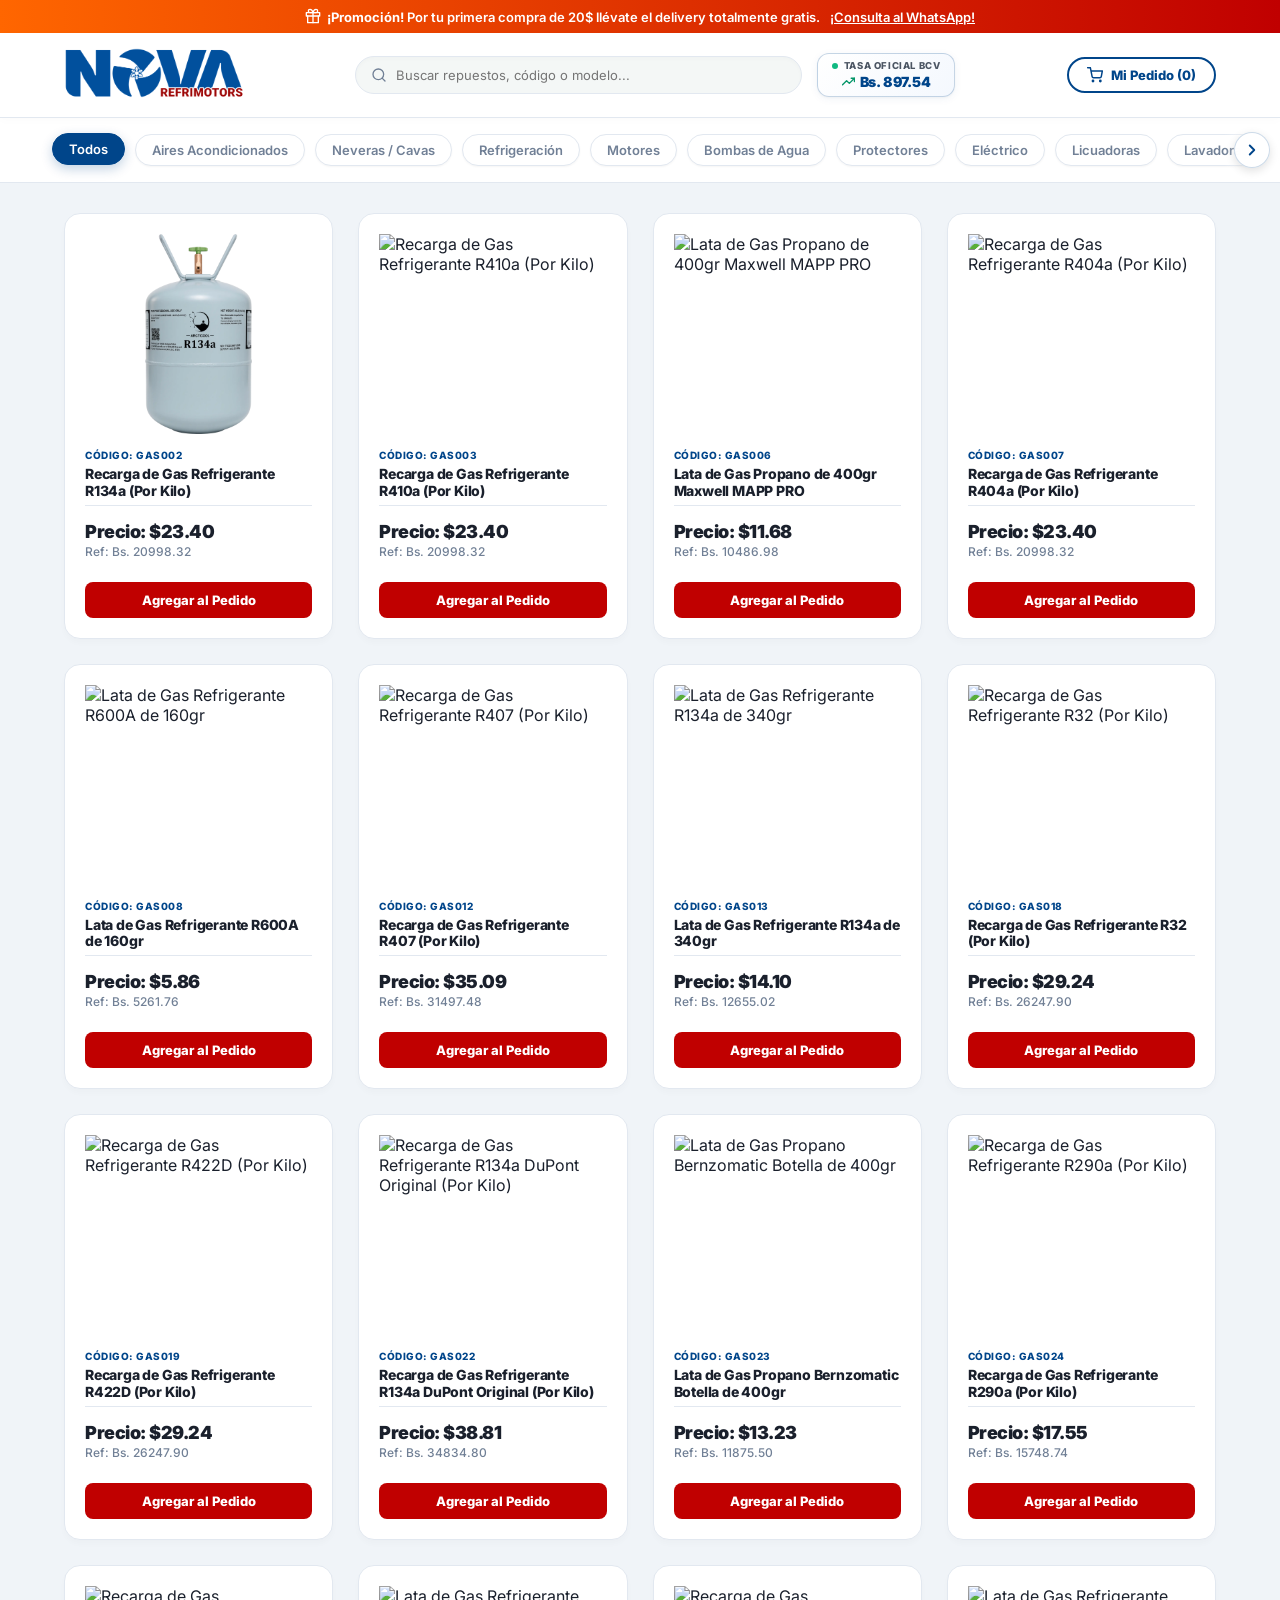
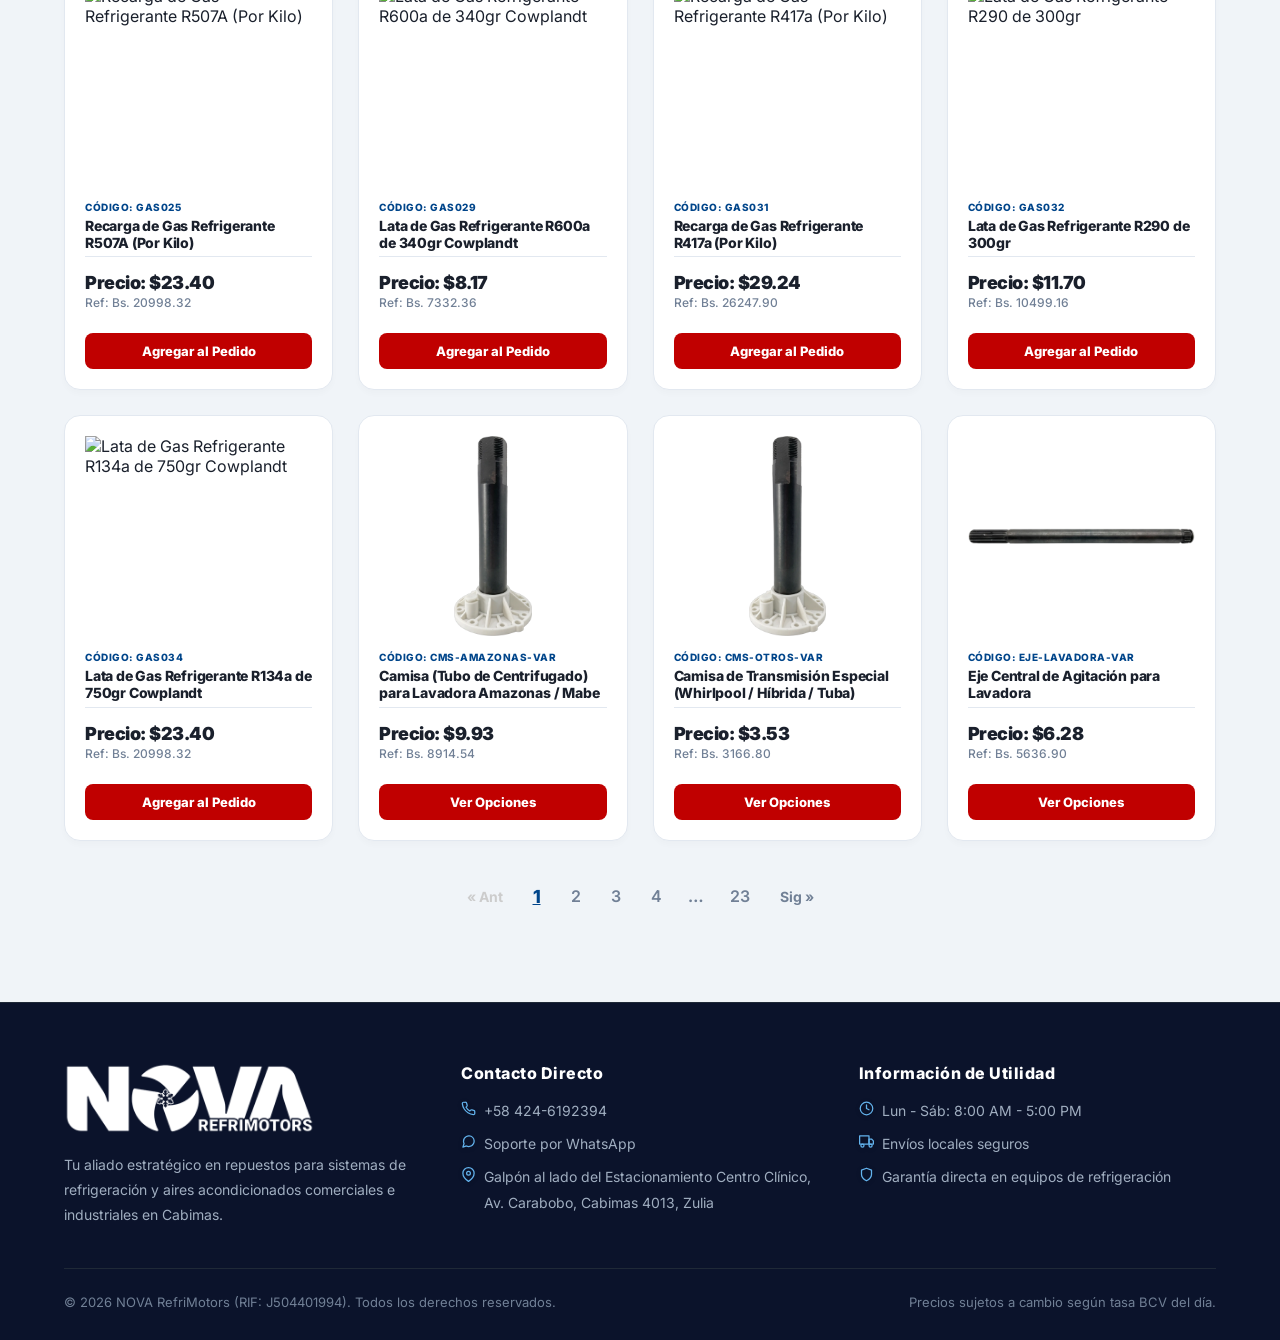
==== commit f302bb8e: "UPDATE" ====
--- a/index.html
+++ b/index.html
@@ -4,7 +4,7 @@
 <head>
     <meta charset="UTF-8">
     <meta name="viewport" content="width=device-width, initial-scale=1.0">
-    <title>Catálogo | NOVA RefriMotors</title>
+    <title>Catálogo Oficial | NOVA RefriMotors</title>
     <!-- Fuente moderna: Inter -->
     <link rel="preconnect" href="https://fonts.googleapis.com">
     <link rel="preconnect" href="https://fonts.gstatic.com" crossorigin>
@@ -49,7 +49,7 @@
                 </div>
                 <div class="bcv-rate-row">
                     <svg class="bcv-trend-icon" viewBox="0 0 24 24" width="13" height="13" fill="none" stroke="currentColor" stroke-width="2.5" stroke-linecap="round" stroke-linejoin="round" aria-hidden="true"><polyline points="23 6 13.5 15.5 8.5 10.5 1 18"></polyline><polyline points="17 6 23 6 23 12"></polyline></svg>
-                    <span id="bcv-display">Bs. 771.00</span>
+                    <span id="bcv-display">Bs. 897.54</span>
                 </div>
             </div>
         </div>
--- a/css/base.css
+++ b/css/base.css
@@ -23,6 +23,11 @@
     padding: 0; 
     box-sizing: border-box; 
     font-family: 'Inter', sans-serif; 
+}
+
+html, body {
+    overflow-x: hidden;
+    max-width: 100vw;
 }
 
 body { 
@@ -276,17 +281,17 @@
     .top-announcement-bar { 
         flex-direction: column; 
         gap: 5px; 
-        padding: 10px; 
+        padding: 8px 16px; 
         font-size: 12px; 
     }
     header { 
         flex-wrap: wrap; 
-        padding: 15px; 
+        padding: 12px 16px; 
         gap: 12px; 
     }
     .logo-container { order: 1; }
     .logo-container img { height: 35px; } 
-    .cart-btn { order: 2; padding: 8px 14px; font-size: 12px; }
+    .cart-btn { order: 2; padding: 7px 14px; font-size: 12px; }
     .search-container { order: 3; width: 100%; margin: 0; flex-direction: column; gap: 8px; }
     .search-bar { width: 100%; }
     
@@ -295,7 +300,7 @@
         flex-direction: row; 
         justify-content: center; 
         align-items: center; 
-        gap: 10px; 
+        gap: 8px; 
         background: linear-gradient(135deg, #ffffff 0%, #f4f8fe 100%); 
         border: 1px solid rgba(0, 69, 138, 0.2); 
         padding: 5px 14px; 
@@ -309,14 +314,18 @@
     .bcv-widget #bcv-display,
     .bcv-widget span { 
         color: var(--nova-blue); 
-        font-size: 13.5px; 
+        font-size: 13px; 
         font-weight: 900; 
     }
 
+    .site-footer {
+        padding: 40px 16px 25px;
+        margin-top: 35px;
+    }
     .footer-content { 
         grid-template-columns: 1fr; 
         text-align: center; 
-        gap: 30px; 
+        gap: 28px; 
     }
     .footer-col img { 
         margin: 0 auto 15px auto !important; 
@@ -326,5 +335,7 @@
         flex-direction: column; 
         text-align: center; 
         gap: 10px; 
-    }
-}
+        margin: 25px auto 0;
+        padding-top: 20px;
+    }
+}
--- a/css/catalogo.css
+++ b/css/catalogo.css
@@ -207,8 +207,6 @@
     transition: transform 0.25s cubic-bezier(0.16, 1, 0.3, 1), box-shadow 0.25s cubic-bezier(0.16, 1, 0.3, 1), border-color 0.25s ease; 
     position: relative; 
     box-shadow: 0 4px 6px rgba(0,0,0,0.02);
-    content-visibility: auto;
-    contain-intrinsic-size: auto 380px;
 }
 .product-card:hover { 
     transform: translateY(-5px); 
@@ -219,7 +217,6 @@
 .product-card img { 
     width: 100%; 
     height: 200px; 
-    aspect-ratio: 260 / 200;
     object-fit: contain; 
     margin-bottom: 15px; 
     cursor: pointer; 
@@ -356,15 +353,70 @@
 }
 
 /* ==========================================
-   RESPONSIVE CATALOGO (MOVIL)
+   RESPONSIVE CATALOGO (MOVIL Y TABLET)
 ========================================== */
 @media (max-width: 768px) {
+    .category-menu {
+        padding: 12px 16px;
+        gap: 8px;
+        cursor: default;
+    }
+    .cat-btn {
+        padding: 6px 13px;
+        font-size: 12px;
+    }
+    .cat-nav-arrow {
+        display: none;
+    }
+    .category-nav-wrapper::before,
+    .category-nav-wrapper::after {
+        width: 20px;
+    }
+    .products-grid { 
+        grid-template-columns: repeat(auto-fill, minmax(220px, 1fr)); 
+        padding: 20px 16px 30px 16px; 
+        gap: 16px; 
+    }
+    .product-card {
+        padding: 16px;
+        border-radius: 14px;
+    }
+    .product-card img {
+        height: 175px;
+        margin-bottom: 12px;
+    }
+    .pagination { 
+        justify-content: center; 
+        padding: 10px 16px 35px 16px;
+        gap: 6px;
+    }
+}
+
+@media (max-width: 480px) {
     .products-grid { 
         grid-template-columns: 1fr; 
-        padding: 20px 5% 30px 5%; 
-        gap: 20px; 
-    }
-    .pagination { 
-        justify-content: flex-start; 
+        padding: 14px 16px 24px 16px; 
+        gap: 14px; 
+        max-width: 420px;
+        margin: 0 auto;
+    }
+    .product-card {
+        padding: 15px;
+    }
+    .product-card img {
+        height: 180px;
+    }
+    .product-title {
+        font-size: 14px;
+    }
+    .price-public-usd {
+        font-size: 17px;
+    }
+    .page-btn {
+        padding: 4px 8px;
+        font-size: 15px;
+    }
+    .page-btn.active {
+        font-size: 16px;
     }
 }
--- a/css/quickview.css
+++ b/css/quickview.css
@@ -300,15 +300,32 @@
    RESPONSIVE QUICKVIEW (MOVIL)
 ========================================== */
 @media (max-width: 768px) {
+    .quick-view-overlay {
+        padding: 12px;
+    }
     .quick-view-box { 
         grid-template-columns: 1fr; 
-        width: 95%; 
+        width: 100%; 
+        max-width: 440px; 
+        margin: 0 auto;
         max-height: 90vh; 
+        border-radius: 16px;
+    }
+    .qv-gallery {
+        padding: 16px 16px 12px 16px;
+    }
+    .qv-main-img {
+        height: 220px;
+        margin-bottom: 12px;
     }
     .qv-info { 
-        padding: 20px 15px; 
+        padding: 16px; 
     }
     .qv-title { 
-        font-size: 22px; 
+        font-size: 19px; 
+    }
+    .close-qv {
+        top: 10px;
+        right: 12px;
     }
 }
--- a/css/carrito.css
+++ b/css/carrito.css
@@ -1,4 +1,4 @@
-﻿/**
+/**
  * ==============================================================================
  * NOVA REFRIMOTORS - CARRITO DE COMPRAS Y CHECKOUT WHATSAPP
  * Archivo: css/carrito.css
@@ -331,4 +331,23 @@
     .cart-modal { 
         width: 100%; 
     }
+    .cart-header {
+        padding: 14px 16px;
+    }
+    .cart-items {
+        padding: 12px 14px;
+    }
+    .cart-footer {
+        padding: 14px 16px;
+    }
+}
+
+@media (max-width: 480px) {
+    .form-row-2 {
+        grid-template-columns: 1fr;
+        gap: 0;
+    }
+    .customer-form input {
+        margin-bottom: 8px;
+    }
 }
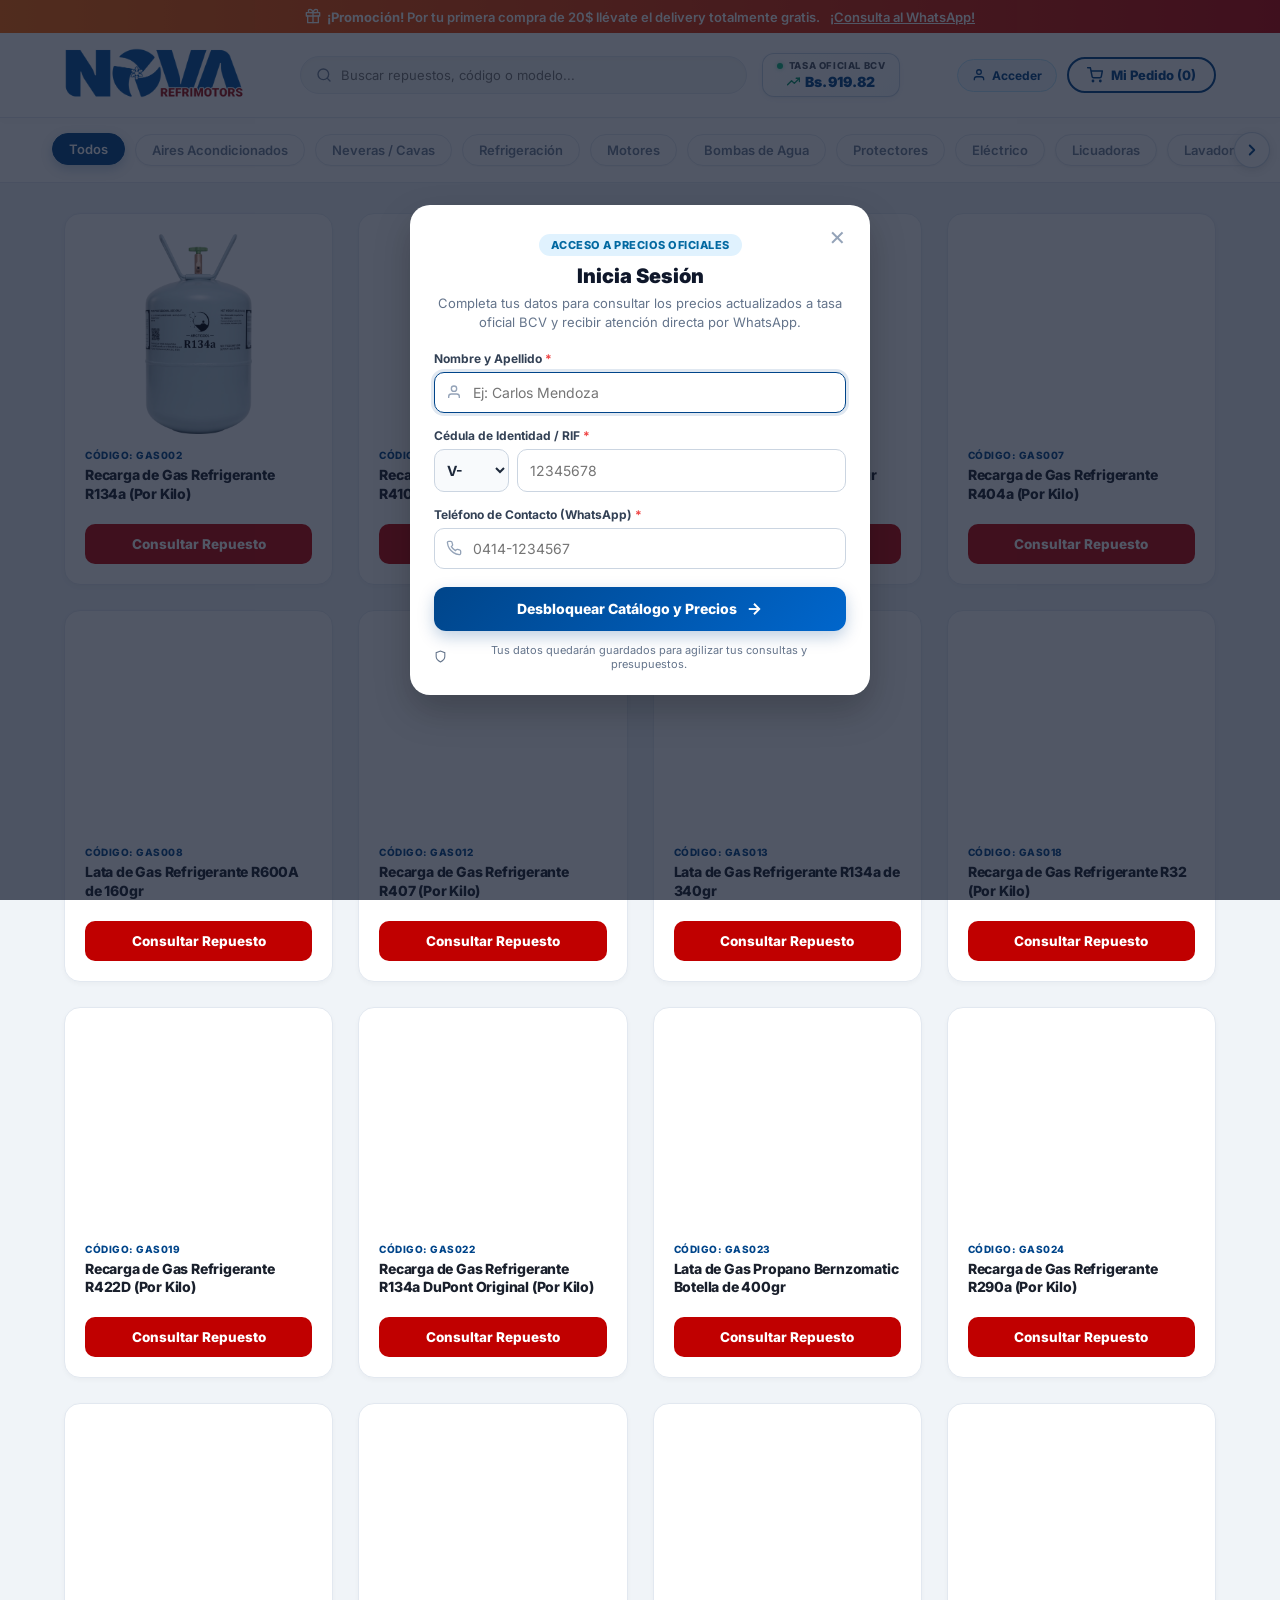
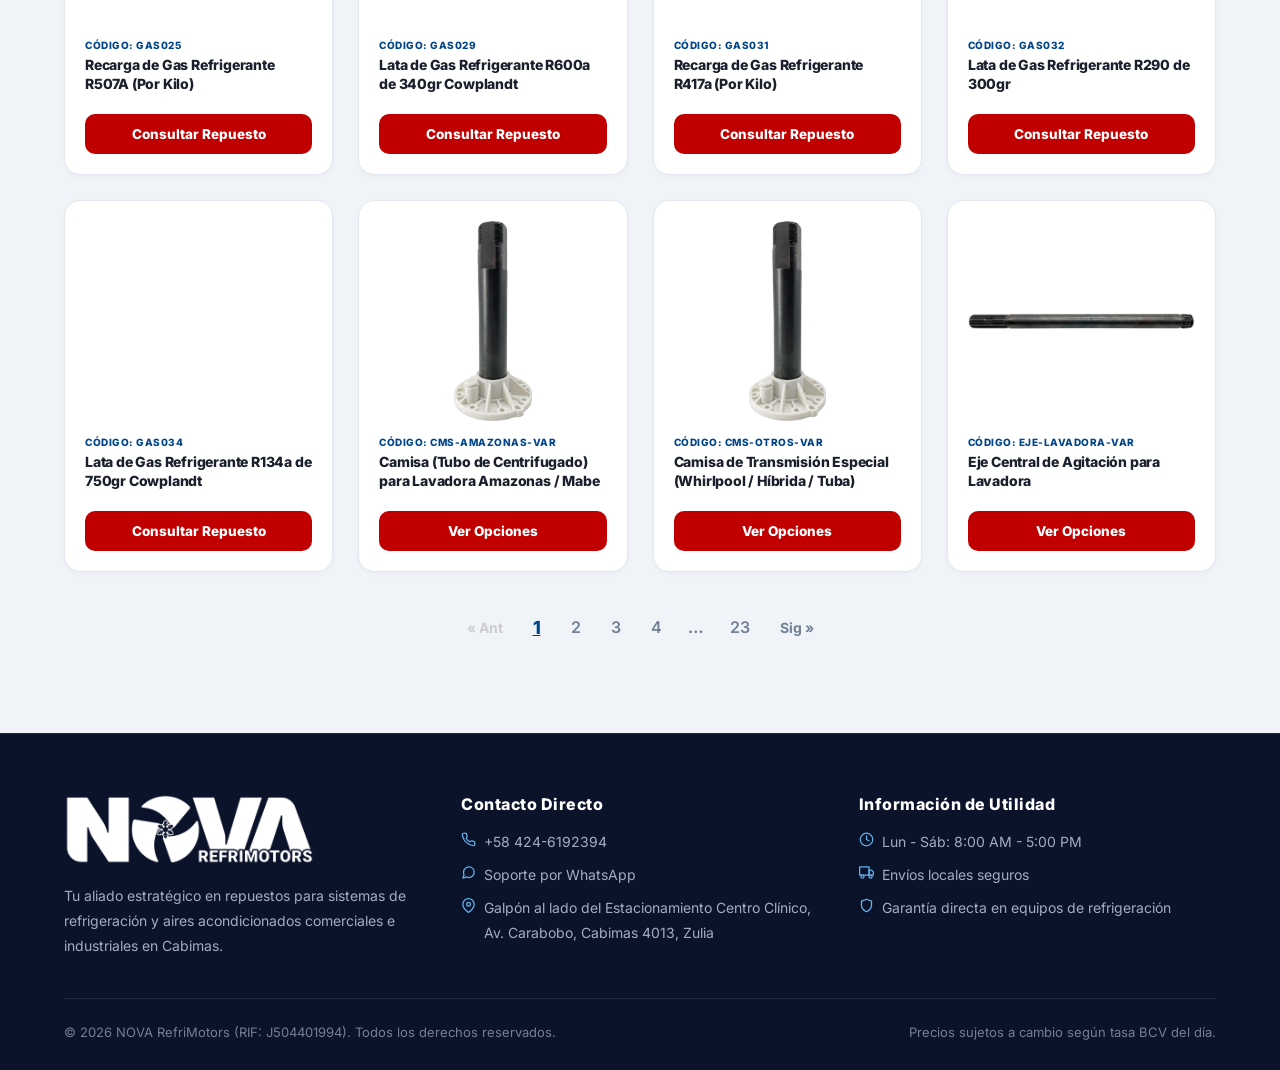
==== commit 31f3fb0d: "update" ====
--- a/index.html
+++ b/index.html
@@ -17,6 +17,8 @@
     <link rel="stylesheet" href="css/carrito.css">
     <link rel="stylesheet" href="css/alertas.css">
     <link rel="icon" type="image/x-icon" href="assets/nova_favicon.png">
+    <!-- Cliente oficial de Supabase para sincronización de clientes con el ERP -->
+    <script src="https://cdn.jsdelivr.net/npm/@supabase/supabase-js@2"></script>
 </head>
 
 <body>
@@ -53,7 +55,10 @@
                 </div>
             </div>
         </div>
-        <button class="cart-btn" onclick="toggleCart()"><svg viewBox="0 0 24 24" width="16" height="16" fill="none" stroke="currentColor" stroke-width="2.2" stroke-linecap="round" stroke-linejoin="round"><circle cx="9" cy="21" r="1"></circle><circle cx="20" cy="21" r="1"></circle><path d="M1 1h4l2.68 13.39a2 2 0 0 0 2 1.61h9.72a2 2 0 0 0 2-1.61L23 6H6"></path></svg><span>Mi Pedido (<span id="cart-count">0</span>)</span></button>
+        <div class="header-user-actions">
+            <div id="clientSessionPill"></div>
+            <button class="cart-btn" onclick="toggleCart()"><svg viewBox="0 0 24 24" width="16" height="16" fill="none" stroke="currentColor" stroke-width="2.2" stroke-linecap="round" stroke-linejoin="round"><circle cx="9" cy="21" r="1"></circle><circle cx="20" cy="21" r="1"></circle><path d="M1 1h4l2.68 13.39a2 2 0 0 0 2 1.61h9.72a2 2 0 0 0 2-1.61L23 6H6"></path></svg><span>Mi Pedido (<span id="cart-count">0</span>)</span></button>
+        </div>
     </header>
 
     <!-- CATEGORÍAS -->
@@ -217,6 +222,62 @@
         </div>
     </div>
 
+    <!-- ==========================================
+         MODAL DE IDENTIFICACIÓN / REGISTRO DE CLIENTES
+    =========================================== -->
+    <div class="client-modal-overlay" id="clientRegisterModal" onclick="closeClientRegisterModal(event)">
+        <div class="client-modal-card" onclick="event.stopPropagation()">
+            <button class="client-modal-close" onclick="closeClientRegisterModal()" title="Cerrar">&times;</button>
+            
+            <div class="client-modal-header">
+                <div class="client-modal-badge">Acceso a Precios Oficiales</div>
+                <h2>Inicia Sesión</h2>
+                <p>Completa tus datos para consultar los precios actualizados a tasa oficial BCV y recibir atención directa por WhatsApp.</p>
+            </div>
+
+            <form id="clientRegisterForm" onsubmit="submitClientRegister(event)">
+                <div class="client-form-group">
+                    <label for="clientFullName">Nombre y Apellido <span class="req">*</span></label>
+                    <div class="input-with-icon">
+                        <svg viewBox="0 0 24 24" width="16" height="16" fill="none" stroke="currentColor" stroke-width="2"><path d="M20 21v-2a4 4 0 0 0-4-4H8a4 4 0 0 0-4 4v2"></path><circle cx="12" cy="7" r="4"></circle></svg>
+                        <input type="text" id="clientFullName" placeholder="Ej: Carlos Mendoza" required autocomplete="name">
+                    </div>
+                </div>
+
+                <div class="client-form-group">
+                    <label for="clientRifNum">Cédula de Identidad / RIF <span class="req">*</span></label>
+                    <div class="id-input-group">
+                        <select id="clientRifType" class="client-id-prefix">
+                            <option value="V-">V-</option>
+                            <option value="J-">J-</option>
+                            <option value="E-">E-</option>
+                            <option value="G-">G-</option>
+                        </select>
+                        <input type="text" id="clientRifNum" placeholder="12345678" required pattern="[0-9]{5,10}" inputmode="numeric" oninput="this.value = this.value.replace(/[^0-9]/g, '')">
+                    </div>
+                </div>
+
+                <div class="client-form-group">
+                    <label for="clientPhone">Teléfono de Contacto (WhatsApp) <span class="req">*</span></label>
+                    <div class="input-with-icon">
+                        <svg viewBox="0 0 24 24" width="16" height="16" fill="none" stroke="currentColor" stroke-width="2"><path d="M22 16.92v3a2 2 0 0 1-2.18 2 19.79 19.79 0 0 1-8.63-3.07 19.5 19.5 0 0 1-6-6 19.79 19.79 0 0 1-3.07-8.67A2 2 0 0 1 4.11 2h3a2 2 0 0 1 2 1.72 12.84 12.84 0 0 0 .7 2.81 2 2 0 0 1-.45 2.11L8.09 9.91a16 16 0 0 0 6 6l1.27-1.27a2 2 0 0 1 2.11-.45 12.84 12.84 0 0 0 2.81.7A2 2 0 0 1 22 16.92z"></path></svg>
+                        <input type="tel" id="clientPhone" placeholder="0414-1234567" required autocomplete="tel" oninput="this.value = this.value.replace(/[^0-9+\s-]/g, '')">
+                    </div>
+                </div>
+
+                <button type="submit" class="btn-client-submit" id="clientSubmitBtn">
+                    <span>Desbloquear Catálogo y Precios</span>
+                    <svg viewBox="0 0 24 24" width="18" height="18" fill="none" stroke="currentColor" stroke-width="2.5"><line x1="5" y1="12" x2="19" y2="12"></line><polyline points="12 5 19 12 12 19"></polyline></svg>
+                </button>
+                
+                <div class="client-form-footer-note">
+                    <svg viewBox="0 0 24 24" width="13" height="13" fill="none" stroke="currentColor" stroke-width="2"><path d="M12 22s8-4 8-10V5l-8-3-8 3v7c0 6 8 10 8 10z"></path></svg>
+                    Tus datos quedarán guardados para agilizar tus consultas y presupuestos.
+                </div>
+            </form>
+        </div>
+    </div>
+
     <!-- BASE DE DATOS CENTRALIZADA DE PRODUCTOS -->
     <script src="js/productos.js"></script>
     <!-- LOGICA DE PROGRAMACION Y CONSULTA DE PRECIOS PARA CLIENTES -->
--- a/css/base.css
+++ b/css/base.css
@@ -151,13 +151,12 @@
     background-color: #10b981;
     border-radius: 50%;
     display: inline-block;
-    box-shadow: 0 0 0 0 rgba(16, 185, 129, 0.7);
-    animation: bcvLivePulse 2s infinite ease-in-out;
+    box-shadow: 0 0 4px rgba(16, 185, 129, 0.45);
+    animation: bcvLivePulse 2.4s infinite ease-in-out;
 }
 @keyframes bcvLivePulse {
-    0% { transform: scale(0.95); box-shadow: 0 0 0 0 rgba(16, 185, 129, 0.7); }
-    70% { transform: scale(1.05); box-shadow: 0 0 0 5px rgba(16, 185, 129, 0); }
-    100% { transform: scale(0.95); box-shadow: 0 0 0 0 rgba(16, 185, 129, 0); }
+    0%, 100% { opacity: 0.55; transform: scale(0.95); }
+    50% { opacity: 1; transform: scale(1.05); }
 }
 .bcv-label {
     font-size: 9.5px;
@@ -289,9 +288,28 @@
         padding: 12px 16px; 
         gap: 12px; 
     }
-    .logo-container { order: 1; }
+    .logo-container { 
+        order: 1; 
+        flex: 1;
+        display: flex;
+        align-items: center;
+    }
     .logo-container img { height: 35px; } 
-    .cart-btn { order: 2; padding: 7px 14px; font-size: 12px; }
+    .header-user-actions { 
+        order: 2; 
+        display: flex; 
+        align-items: center; 
+        gap: 8px; 
+        margin-left: auto;
+    }
+    .client-pill-btn {
+        padding: 7px 11px;
+        font-size: 11.5px;
+    }
+    .cart-btn { 
+        padding: 7px 12px; 
+        font-size: 11.5px; 
+    }
     .search-container { order: 3; width: 100%; margin: 0; flex-direction: column; gap: 8px; }
     .search-bar { width: 100%; }
     
--- a/css/catalogo.css
+++ b/css/catalogo.css
@@ -132,8 +132,7 @@
     width: 36px;
     height: 36px;
     border-radius: 50%;
-    background: rgba(255, 255, 255, 0.95);
-    backdrop-filter: blur(8px);
+    background: #ffffff;
     border: 1px solid rgba(0, 69, 138, 0.2);
     color: var(--nova-blue);
     display: flex;
@@ -141,10 +140,10 @@
     justify-content: center;
     cursor: pointer;
     z-index: 10;
-    box-shadow: 0 3px 10px rgba(0, 0, 0, 0.12);
+    box-shadow: 0 2px 8px rgba(0, 0, 0, 0.12);
     opacity: 0;
     pointer-events: none;
-    transition: all 0.25s cubic-bezier(0.16, 1, 0.3, 1);
+    transition: opacity 0.18s ease, transform 0.18s ease, background 0.15s ease, box-shadow 0.15s ease;
 }
 .cat-nav-arrow.visible {
     opacity: 1;
@@ -204,14 +203,14 @@
     padding: 20px; 
     display: flex; 
     flex-direction: column; 
-    transition: transform 0.25s cubic-bezier(0.16, 1, 0.3, 1), box-shadow 0.25s cubic-bezier(0.16, 1, 0.3, 1), border-color 0.25s ease; 
+    transition: transform 0.18s ease, box-shadow 0.18s ease, border-color 0.18s ease; 
     position: relative; 
-    box-shadow: 0 4px 6px rgba(0,0,0,0.02);
+    box-shadow: 0 2px 5px rgba(0,0,0,0.03);
 }
 .product-card:hover { 
-    transform: translateY(-5px); 
-    box-shadow: 0 12px 20px rgba(0,0,0,0.08); 
-    border-color: transparent; 
+    transform: translateY(-3px); 
+    box-shadow: 0 6px 14px rgba(0,0,0,0.07); 
+    border-color: #cbd5e1; 
 }
 
 .product-card img { 
@@ -220,10 +219,10 @@
     object-fit: contain; 
     margin-bottom: 15px; 
     cursor: pointer; 
-    transition: transform 0.25s cubic-bezier(0.16, 1, 0.3, 1); 
+    transition: transform 0.18s ease; 
 }
 .product-card:hover img { 
-    transform: scale(1.05); 
+    transform: scale(1.02); 
 }
 
 .product-code { 
@@ -238,9 +237,9 @@
 .product-title { 
     font-size: 14px; 
     font-weight: 800; 
-    margin-bottom: 5px; 
+    margin-bottom: 20px; 
     cursor: pointer; 
-    line-height: 1.2; 
+    line-height: 1.35; 
     letter-spacing: -0.2px; 
     transition: color 0.2s; 
 }
@@ -252,8 +251,9 @@
    CONTENEDOR DE PRECIOS
 ========================================== */
 .price-container { 
-    margin-bottom: 15px; 
-    padding-top: 15px; 
+    margin-top: auto;
+    margin-bottom: 16px; 
+    padding-top: 14px; 
     border-top: 1px solid var(--border-light); 
     display: flex; 
     flex-direction: column; 
@@ -271,7 +271,7 @@
     font-size: 12px; 
     font-weight: 500; 
     color: var(--text-light); 
-    margin-bottom: 8px;
+    margin-bottom: 4px;
 }
 
 /* ==========================================
@@ -282,13 +282,13 @@
     color: var(--white); 
     border: none; 
     margin-top: auto;
-    padding: 10px; 
-    border-radius: 8px; 
+    padding: 12px 14px; 
+    border-radius: 10px; 
     cursor: pointer; 
     font-weight: 800; 
-    font-size: 13px; 
+    font-size: 13.5px; 
     width: 100%; 
-    transition: 0.3s;
+    transition: background-color 0.15s ease, box-shadow 0.15s ease;
 }
 .add-btn:hover { 
     background-color: #a00000; 
@@ -396,18 +396,24 @@
     .products-grid { 
         grid-template-columns: 1fr; 
         padding: 14px 16px 24px 16px; 
-        gap: 14px; 
+        gap: 16px; 
         max-width: 420px;
         margin: 0 auto;
     }
     .product-card {
-        padding: 15px;
+        padding: 18px 16px 20px;
     }
     .product-card img {
         height: 180px;
+        margin-bottom: 12px;
     }
     .product-title {
-        font-size: 14px;
+        font-size: 14.5px;
+        margin-bottom: 18px;
+    }
+    .add-btn {
+        padding: 12px 14px;
+        font-size: 13.5px;
     }
     .price-public-usd {
         font-size: 17px;
@@ -419,4 +425,252 @@
     .page-btn.active {
         font-size: 16px;
     }
+}
+
+/* ==========================================
+   BOTÓN DE ACCIÓN 'VER PRECIO' Y MODAL DE REGISTRO
+========================================== */
+.btn-action-ver-precio {
+    width: 100%;
+    padding: 10px 14px;
+    background: #f0f7ff;
+    color: var(--nova-blue);
+    border: 1.5px solid #b8daff;
+    border-radius: 10px;
+    font-size: 13px;
+    font-weight: 700;
+    cursor: pointer;
+    transition: all 0.22s ease;
+    display: inline-flex;
+    align-items: center;
+    justify-content: center;
+    gap: 6px;
+    font-family: inherit;
+    margin-bottom: 8px;
+}
+.btn-action-ver-precio:hover {
+    background: var(--nova-blue);
+    color: #ffffff;
+    border-color: var(--nova-blue);
+    transform: translateY(-1px);
+    box-shadow: 0 4px 12px rgba(0, 69, 138, 0.2);
+}
+
+.qv-gated-btn {
+    padding: 13px 20px;
+    font-size: 15px;
+    margin: 12px 0 16px;
+    border-radius: 12px;
+}
+
+.client-modal-overlay {
+    position: fixed;
+    top: 0;
+    left: 0;
+    width: 100vw;
+    height: 100vh;
+    background: rgba(15, 23, 42, 0.72);
+    display: flex;
+    align-items: center;
+    justify-content: center;
+    z-index: 10000;
+    opacity: 0;
+    visibility: hidden;
+    transition: opacity 0.18s ease, visibility 0.18s ease;
+    padding: 16px;
+}
+.client-modal-overlay.active {
+    opacity: 1;
+    visibility: visible;
+}
+.client-modal-card {
+    background: #ffffff;
+    border-radius: 20px;
+    max-width: 460px;
+    width: 100%;
+    padding: 28px 24px 24px;
+    box-shadow: 0 16px 36px rgba(0, 0, 0, 0.22);
+    position: relative;
+    animation: modalSlideUp 0.18s ease-out;
+}
+@keyframes modalSlideUp {
+    from { transform: translateY(12px); opacity: 0; }
+    to { transform: translateY(0); opacity: 1; }
+}
+.client-modal-close {
+    position: absolute;
+    top: 14px;
+    right: 16px;
+    background: transparent;
+    border: none;
+    font-size: 26px;
+    color: #94a3b8;
+    cursor: pointer;
+    line-height: 1;
+    padding: 4px 8px;
+    border-radius: 8px;
+    transition: color 0.15s, background 0.15s;
+}
+.client-modal-close:hover {
+    color: #1e293b;
+    background: #f1f5f9;
+}
+.client-modal-header {
+    text-align: center;
+    margin-bottom: 20px;
+}
+.client-modal-badge {
+    display: inline-block;
+    padding: 4px 12px;
+    background: #e0f2fe;
+    color: #0369a1;
+    border-radius: 9999px;
+    font-size: 11px;
+    font-weight: 800;
+    letter-spacing: 0.5px;
+    text-transform: uppercase;
+    margin-bottom: 8px;
+}
+.client-modal-header h2 {
+    font-size: 20px;
+    font-weight: 900;
+    color: #0f172a;
+    margin-bottom: 6px;
+}
+.client-modal-header p {
+    font-size: 13px;
+    color: #64748b;
+    line-height: 1.4;
+}
+.client-form-group {
+    margin-bottom: 15px;
+    text-align: left;
+}
+.client-form-group label {
+    display: block;
+    font-size: 12px;
+    font-weight: 700;
+    color: #334155;
+    margin-bottom: 6px;
+}
+.client-form-group label .req {
+    color: #ef4444;
+}
+.input-with-icon {
+    position: relative;
+    display: flex;
+    align-items: center;
+}
+.input-with-icon svg {
+    position: absolute;
+    left: 12px;
+    color: #94a3b8;
+    pointer-events: none;
+}
+.input-with-icon input {
+    width: 100%;
+    padding: 11px 12px 11px 38px;
+    border: 1.5px solid #cbd5e1;
+    border-radius: 10px;
+    font-size: 14px;
+    outline: none;
+    transition: border-color 0.2s, box-shadow 0.2s;
+    font-family: inherit;
+}
+.input-with-icon input:focus {
+    border-color: var(--nova-blue);
+    box-shadow: 0 0 0 3px rgba(0, 69, 138, 0.12);
+}
+.id-input-group {
+    display: flex;
+    gap: 8px;
+}
+.client-id-prefix {
+    width: 75px;
+    padding: 11px 8px;
+    border: 1.5px solid #cbd5e1;
+    border-radius: 10px;
+    font-size: 14px;
+    font-weight: 700;
+    color: #1e293b;
+    background: #f8fafc;
+    outline: none;
+    cursor: pointer;
+}
+.id-input-group input {
+    flex: 1;
+    padding: 11px 12px;
+    border: 1.5px solid #cbd5e1;
+    border-radius: 10px;
+    font-size: 14px;
+    outline: none;
+    transition: border-color 0.2s, box-shadow 0.2s;
+    font-family: inherit;
+}
+.id-input-group input:focus {
+    border-color: var(--nova-blue);
+    box-shadow: 0 0 0 3px rgba(0, 69, 138, 0.12);
+}
+.btn-client-submit {
+    width: 100%;
+    padding: 13px 18px;
+    background: linear-gradient(135deg, #00458a, #0066cc);
+    color: #ffffff;
+    border: none;
+    border-radius: 12px;
+    font-size: 14px;
+    font-weight: 800;
+    cursor: pointer;
+    display: flex;
+    align-items: center;
+    justify-content: center;
+    gap: 8px;
+    transition: all 0.2s ease;
+    margin-top: 18px;
+    box-shadow: 0 6px 16px rgba(0, 69, 138, 0.25);
+    font-family: inherit;
+}
+.btn-client-submit:hover {
+    transform: translateY(-1px);
+    box-shadow: 0 8px 20px rgba(0, 69, 138, 0.35);
+}
+.client-form-footer-note {
+    font-size: 11px;
+    color: #64748b;
+    text-align: center;
+    margin-top: 12px;
+    display: flex;
+    align-items: center;
+    justify-content: center;
+    gap: 5px;
+}
+
+.header-user-actions {
+    display: flex;
+    align-items: center;
+    gap: 10px;
+}
+.client-pill-btn {
+    display: inline-flex;
+    align-items: center;
+    gap: 6px;
+    padding: 8px 14px;
+    background: #ffffff;
+    border: 1.5px solid #cbd5e1;
+    border-radius: 20px;
+    font-size: 12px;
+    font-weight: 700;
+    color: #334155;
+    cursor: pointer;
+    transition: all 0.2s;
+    white-space: nowrap;
+}
+.client-pill-btn:hover {
+    border-color: var(--nova-blue);
+    color: var(--nova-blue);
+}
+.client-pill-btn.unauth {
+    background: #f0f7ff;
+    border-color: #bae6fd;
+    color: var(--nova-blue);
 }
--- a/css/quickview.css
+++ b/css/quickview.css
@@ -17,15 +17,14 @@
     left: 0; 
     width: 100%; 
     height: 100vh; 
-    background: rgba(11, 19, 43, 0.8); 
-    backdrop-filter: blur(5px);
+    background: rgba(11, 19, 43, 0.75); 
     display: flex; 
     justify-content: center; 
     align-items: center; 
     z-index: 300; 
     opacity: 0; 
     visibility: hidden; 
-    transition: 0.3s;
+    transition: opacity 0.18s ease, visibility 0.18s ease;
 }
 .quick-view-overlay.active { 
     opacity: 1; 
@@ -41,11 +40,11 @@
     grid-template-columns: 1fr 1fr;
     overflow: hidden; 
     position: relative; 
-    transform: translateY(20px); 
-    transition: 0.3s; 
+    transform: translateY(12px); 
+    transition: transform 0.18s ease; 
     max-height: 90vh; 
     overflow-y: auto; 
-    box-shadow: 0 25px 50px rgba(0,0,0,0.3);
+    box-shadow: 0 20px 40px rgba(0,0,0,0.25);
 }
 .quick-view-overlay.active .quick-view-box { 
     transform: translateY(0); 
--- a/css/alertas.css
+++ b/css/alertas.css
@@ -1,4 +1,4 @@
-﻿/**
+/**
  * ==============================================================================
  * NOVA REFRIMOTORS - SISTEMA DE ALERTAS Y AVISOS MODALES
  * Archivo: css/alertas.css
@@ -17,16 +17,14 @@
     left: 0;
     width: 100%;
     height: 100vh;
-    background: rgba(11, 19, 43, 0.75);
-    backdrop-filter: blur(8px);
-    -webkit-backdrop-filter: blur(8px);
+    background: rgba(11, 19, 43, 0.72);
     display: flex;
     justify-content: center;
     align-items: center;
     z-index: 99999;
     opacity: 0;
     visibility: hidden;
-    transition: opacity 0.25s ease, visibility 0.25s ease;
+    transition: opacity 0.18s ease, visibility 0.18s ease;
     padding: 20px;
 }
 .nova-alert-overlay.active {
@@ -42,9 +40,9 @@
     padding: 32px 28px 28px;
     text-align: center;
     position: relative;
-    box-shadow: 0 25px 60px -15px rgba(0, 45, 98, 0.35), 0 0 0 1px rgba(226, 232, 240, 0.8);
-    transform: scale(0.92) translateY(12px);
-    transition: transform 0.28s cubic-bezier(0.34, 1.56, 0.64, 1);
+    box-shadow: 0 20px 45px -10px rgba(0, 45, 98, 0.3), 0 0 0 1px rgba(226, 232, 240, 0.8);
+    transform: scale(0.96) translateY(8px);
+    transition: transform 0.2s ease-out;
 }
 .nova-alert-overlay.active .nova-alert-card {
     transform: scale(1) translateY(0);
@@ -61,7 +59,7 @@
     display: flex;
     justify-content: center;
     align-items: center;
-    animation: novaAlertBounce 0.4s ease forwards;
+    animation: novaAlertBounce 0.25s ease-out forwards;
 }
 
 @keyframes novaAlertBounce {
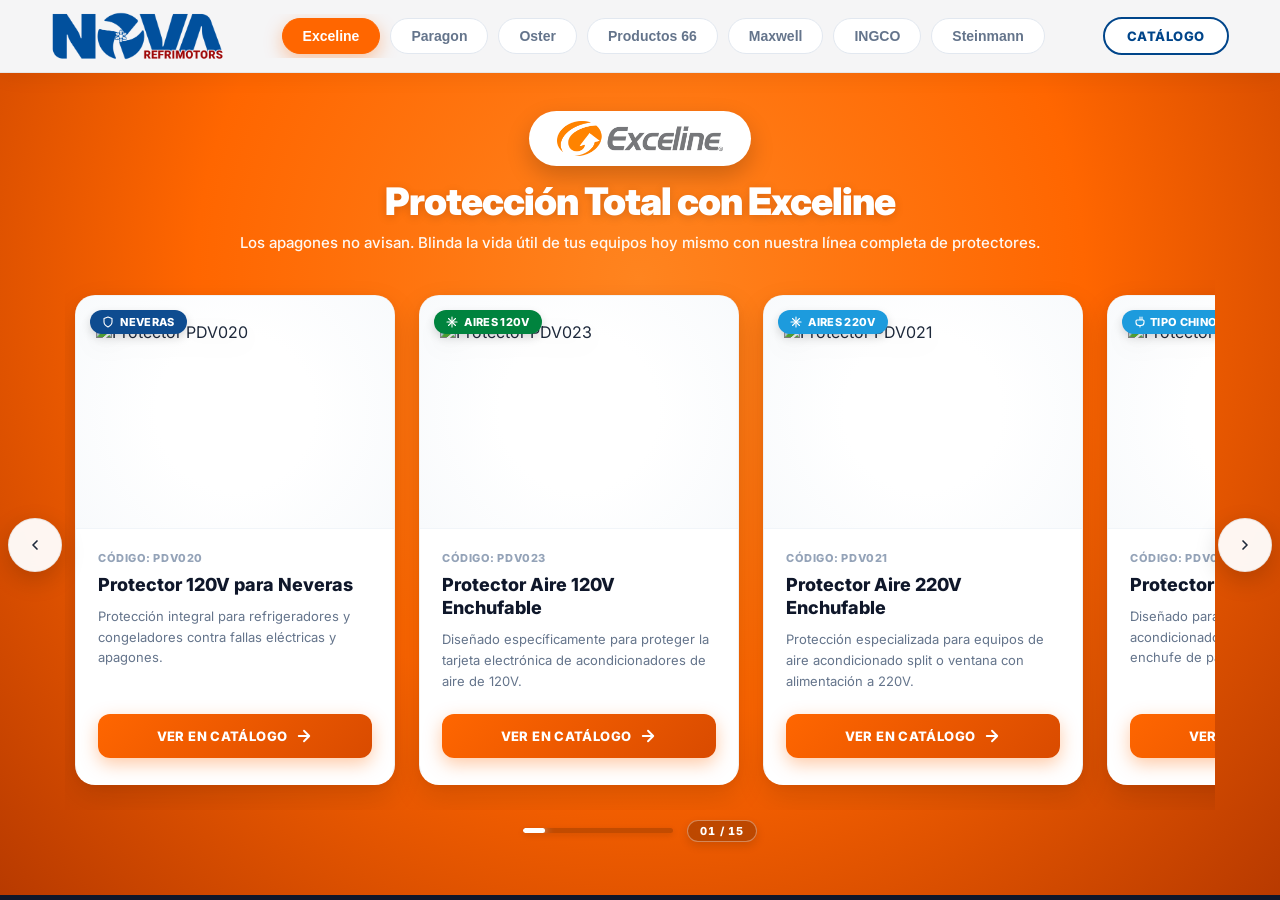
==== commit f5c987e1: "update" ====
--- a/index.html
+++ b/index.html
@@ -4,284 +4,1039 @@
 <head>
     <meta charset="UTF-8">
     <meta name="viewport" content="width=device-width, initial-scale=1.0">
-    <title>Catálogo Oficial | NOVA RefriMotors</title>
+    <title>Marcas Destacadas | NOVA RefriMotors</title>
+    <link rel="icon" type="image/x-icon" href="assets/nova_favicon.png">
+
     <!-- Fuente moderna: Inter -->
     <link rel="preconnect" href="https://fonts.googleapis.com">
     <link rel="preconnect" href="https://fonts.gstatic.com" crossorigin>
     <link href="https://fonts.googleapis.com/css2?family=Inter:wght@400;500;600;700;800;900&display=swap"
         rel="stylesheet">
-        <!-- HOJAS DE ESTILO TEMATICAS MODULARES -->
-    <link rel="stylesheet" href="css/base.css">
-    <link rel="stylesheet" href="css/catalogo.css">
-    <link rel="stylesheet" href="css/quickview.css">
-    <link rel="stylesheet" href="css/carrito.css">
-    <link rel="stylesheet" href="css/alertas.css">
-    <link rel="icon" type="image/x-icon" href="assets/nova_favicon.png">
-    <!-- Cliente oficial de Supabase para sincronización de clientes con el ERP -->
-    <script src="https://cdn.jsdelivr.net/npm/@supabase/supabase-js@2"></script>
+
+    <link rel="stylesheet" href="css/estilos-carrusel.css">
 </head>
 
 <body>
-    <!-- BARRA DE ANUNCIO SUPERIOR -->
-    <div class="top-announcement-bar">
-        <span><svg viewBox="0 0 24 24" width="16" height="16" fill="none" stroke="currentColor" stroke-width="2" stroke-linecap="round" stroke-linejoin="round" style="vertical-align: -2px; margin-right: 6px;"><polyline points="20 12 20 22 4 22 4 12"></polyline><rect x="2" y="7" width="20" height="5"></rect><line x1="12" y1="22" x2="12" y2="7"></line><path d="M12 7H7.5a2.5 2.5 0 0 1 0-5C11 2 12 7 12 7z"></path><path d="M12 7h4.5a2.5 2.5 0 0 0 0-5C13 2 12 7 12 7z"></path></svg><b>¡Promoción!</b> Por tu primera compra de 20$ llévate el delivery totalmente gratis.</span>
-        <a href="https://wa.me/584246192394" target="_blank">¡Consulta al WhatsApp!</a>
+
+    <header class="carousel-header">
+        <a href="catalog.html" title="Ver Catálogo">
+            <img src="assets/nova-logo-color.png" alt="Logo Nova RefriMotors" class="logo-img">
+        </a>
+
+        <nav class="brand-menu">
+            <button class="brand-tab tab-exceline active" onclick="showBrand('exceline', this)">Exceline</button>
+            <button class="brand-tab tab-paragon" onclick="showBrand('paragon', this)">Paragon</button>
+            <button class="brand-tab tab-oster" onclick="showBrand('oster', this)">Oster</button>
+            <button class="brand-tab tab-productos66" onclick="showBrand('productos66', this)">Productos 66</button>
+            <button class="brand-tab tab-maxwell" onclick="showBrand('maxwell', this)">Maxwell</button>
+            <button class="brand-tab tab-ingco" onclick="showBrand('ingco', this)">INGCO</button>
+            <button class="brand-tab tab-steinmann" onclick="showBrand('steinmann', this)">Steinmann</button>
+        </nav>
+
+        <a href="catalog.html" class="back-btn">Catálogo</a>
+    </header>
+
+    <div class="master-carousel-container">
+
+        <!-- ==========================================
+             MARCA 1: EXCELINE (Carga Inmediata)
+        =========================================== -->
+        <section class="carousel-bg-card theme-exceline active-brand" id="brand-exceline">
+            <div class="carousel-header-text">
+                <div class="brand-logo-container exceline-logo">
+                    <img src="assets/Log_Exceline.png" alt="Marca Exceline">
+                </div>
+                <h2 class="carousel-title">Protección Total con Exceline</h2>
+                <p class="carousel-subtitle">Los apagones no avisan. Blinda la vida útil de tus equipos hoy mismo con
+                    nuestra línea completa de protectores.</p>
+            </div>
+
+            <div class="carousel-wrapper">
+                <button class="slider-btn prev-btn" aria-label="Anterior"><svg viewBox="0 0 24 24" width="16" height="16" fill="none" stroke="currentColor" stroke-width="2.5" stroke-linecap="round" stroke-linejoin="round" aria-hidden="true"><polyline points="15 18 9 12 15 6"></polyline></svg></button>
+                <div class="carousel-track">
+                    <div class="carousel-slide">
+                        <div class="img-wrapper"><span class="badge badge-offer"
+                                style="background:#0e4c90; color:white;"><svg class="badge-icon" viewBox="0 0 24 24" width="12" height="12" fill="none" stroke="currentColor" stroke-width="2.2" stroke-linecap="round" stroke-linejoin="round" aria-hidden="true"><path d="M12 22s8-4 8-10V5l-8-3-8 3v7c0 6 8 10 8 10z"></path></svg> ️ Neveras</span><img
+                                src="productos/PDV020.webp" alt="Protector PDV020"></div>
+                        <div class="card-info">
+                            <span class="card-category">CÓDIGO: PDV020</span>
+                            <h3>Protector 120V para Neveras</h3>
+                            <p>Protección integral para refrigeradores y congeladores contra fallas eléctricas y
+                                apagones.</p>
+                            <a href="catalog.html#product=PDV020" class="buy-btn exceline-btn">Ver en Catálogo <svg
+                                    width="18" height="18" fill="none" stroke="currentColor" stroke-width="2.5"
+                                    stroke-linecap="round" stroke-linejoin="round" viewBox="0 0 24 24">
+                                    <path d="M5 12h14M12 5l7 7-7 7" />
+                                </svg></a>
+                        </div>
+                    </div>
+                    <div class="carousel-slide">
+                        <div class="img-wrapper"><span class="badge badge-offer"
+                                style="background:#00833e; color:white;"><svg class="badge-icon" viewBox="0 0 24 24" width="12" height="12" fill="none" stroke="currentColor" stroke-width="2.2" stroke-linecap="round" stroke-linejoin="round" aria-hidden="true"><line x1="12" y1="2" x2="12" y2="22"></line><line x1="2" y1="12" x2="22" y2="12"></line><line x1="5" y1="5" x2="19" y2="19"></line><line x1="5" y1="19" x2="19" y2="5"></line></svg> ️ Aires 120V</span><img
+                                src="productos/PDV023.webp" alt="Protector PDV023"></div>
+                        <div class="card-info">
+                            <span class="card-category">CÓDIGO: PDV023</span>
+                            <h3>Protector Aire 120V Enchufable</h3>
+                            <p>Diseñado específicamente para proteger la tarjeta electrónica de acondicionadores de aire
+                                de 120V.</p>
+                            <a href="catalog.html#product=PDV023" class="buy-btn exceline-btn">Ver en Catálogo <svg
+                                    width="18" height="18" fill="none" stroke="currentColor" stroke-width="2.5"
+                                    stroke-linecap="round" stroke-linejoin="round" viewBox="0 0 24 24">
+                                    <path d="M5 12h14M12 5l7 7-7 7" />
+                                </svg></a>
+                        </div>
+                    </div>
+                    <div class="carousel-slide">
+                        <div class="img-wrapper"><span class="badge badge-offer"
+                                style="background:#1d9bdd; color:white;"><svg class="badge-icon" viewBox="0 0 24 24" width="12" height="12" fill="none" stroke="currentColor" stroke-width="2.2" stroke-linecap="round" stroke-linejoin="round" aria-hidden="true"><line x1="12" y1="2" x2="12" y2="22"></line><line x1="2" y1="12" x2="22" y2="12"></line><line x1="5" y1="5" x2="19" y2="19"></line><line x1="5" y1="19" x2="19" y2="5"></line></svg> ️ Aires 220V</span><img
+                                src="productos/PDV021.webp" alt="Protector PDV021"></div>
+                        <div class="card-info">
+                            <span class="card-category">CÓDIGO: PDV021</span>
+                            <h3>Protector Aire 220V Enchufable</h3>
+                            <p>Protección especializada para equipos de aire acondicionado split o ventana con
+                                alimentación a 220V.</p>
+                            <a href="catalog.html#product=PDV021" class="buy-btn exceline-btn">Ver en Catálogo <svg
+                                    width="18" height="18" fill="none" stroke="currentColor" stroke-width="2.5"
+                                    stroke-linecap="round" stroke-linejoin="round" viewBox="0 0 24 24">
+                                    <path d="M5 12h14M12 5l7 7-7 7" />
+                                </svg></a>
+                        </div>
+                    </div>
+                    <div class="carousel-slide">
+                        <div class="img-wrapper"><span class="badge badge-offer"
+                                style="background:#1d9bdd; color:white;"><svg class="badge-icon" viewBox="0 0 24 24" width="12" height="12" fill="none" stroke="currentColor" stroke-width="2.2" stroke-linecap="round" stroke-linejoin="round" aria-hidden="true"><path d="M12 2v6m4-6v6M6 8h12a2 2 0 0 1 2 2v3a6 6 0 0 1-6 6h-4a6 6 0 0 1-6-6v-3a2 2 0 0 1 2-2zm6 11v3"></path></svg> Tipo Chino</span><img
+                                src="productos/PDV022.webp" alt="Protector PDV022"></div>
+                        <div class="card-info">
+                            <span class="card-category">CÓDIGO: PDV022</span>
+                            <h3>Protector 220V (Tipo Chino)</h3>
+                            <p>Diseñado para equipos de aire acondicionado de 220V que utilizan enchufe de patas
+                                inclinadas.</p>
+                            <a href="catalog.html#product=PDV022" class="buy-btn exceline-btn">Ver en Catálogo <svg
+                                    width="18" height="18" fill="none" stroke="currentColor" stroke-width="2.5"
+                                    stroke-linecap="round" stroke-linejoin="round" viewBox="0 0 24 24">
+                                    <path d="M5 12h14M12 5l7 7-7 7" />
+                                </svg></a>
+                        </div>
+                    </div>
+                    <div class="carousel-slide">
+                        <div class="img-wrapper"><span class="badge badge-offer"
+                                style="background:#77a9ff; color:white;"><svg class="badge-icon" viewBox="0 0 24 24" width="12" height="12" fill="none" stroke="currentColor" stroke-width="2.2" stroke-linecap="round" stroke-linejoin="round" aria-hidden="true"><polygon points="13 2 3 14 12 14 11 22 21 10 12 10 13 2"></polygon></svg> Bornera 120V</span><img
+                                src="productos/PDV031.webp" alt="Protector PDV031"></div>
+                        <div class="card-info">
+                            <span class="card-category">CÓDIGO: PDV031</span>
+                            <h3>Protector Alta Carga 120V</h3>
+                            <p>Protector industrial y comercial para conexión directa por bornera. Ideal para cargas
+                                pesadas en 120V.</p>
+                            <a href="catalog.html#product=PDV031" class="buy-btn exceline-btn">Ver en Catálogo <svg
+                                    width="18" height="18" fill="none" stroke="currentColor" stroke-width="2.5"
+                                    stroke-linecap="round" stroke-linejoin="round" viewBox="0 0 24 24">
+                                    <path d="M5 12h14M12 5l7 7-7 7" />
+                                </svg></a>
+                        </div>
+                    </div>
+                    <div class="carousel-slide">
+                        <div class="img-wrapper"><span class="badge badge-offer"
+                                style="background:#1d5370; color:white;"><svg class="badge-icon" viewBox="0 0 24 24" width="12" height="12" fill="none" stroke="currentColor" stroke-width="2.2" stroke-linecap="round" stroke-linejoin="round" aria-hidden="true"><polygon points="13 2 3 14 12 14 11 22 21 10 12 10 13 2"></polygon></svg> Bornera 220V</span><img
+                                src="productos/PDV030.webp" alt="Protector PDV030"></div>
+                        <div class="card-info">
+                            <span class="card-category">CÓDIGO: PDV030</span>
+                            <h3>Protector Alta Carga 220V</h3>
+                            <p>Alta capacidad para equipos de gran tonelaje, motores y sistemas de refrigeración pesada
+                                de 220V.</p>
+                            <a href="catalog.html#product=PDV030" class="buy-btn exceline-btn">Ver en Catálogo <svg
+                                    width="18" height="18" fill="none" stroke="currentColor" stroke-width="2.5"
+                                    stroke-linecap="round" stroke-linejoin="round" viewBox="0 0 24 24">
+                                    <path d="M5 12h14M12 5l7 7-7 7" />
+                                </svg></a>
+                        </div>
+                    </div>
+                    <div class="carousel-slide">
+                        <div class="img-wrapper"><span class="badge badge-offer"
+                                style="background:#09b75a; color:white;"><svg class="badge-icon" viewBox="0 0 24 24" width="12" height="12" fill="none" stroke="currentColor" stroke-width="2.2" stroke-linecap="round" stroke-linejoin="round" aria-hidden="true"><path d="M14.7 6.3a1 1 0 0 0 0 1.4l1.6 1.6a1 1 0 0 0 1.4 0l3.77-3.77a6 6 0 0 1-7.94 7.94l-6.91 6.91a2.12 2.12 0 0 1-3-3l6.91-6.91a6 6 0 0 1 7.94-7.94l-3.76 3.76z"></path></svg> ️ Compresores</span><img
+                                src="productos/PDV029.webp" alt="Protector PDV029"></div>
+                        <div class="card-info">
+                            <span class="card-category">CÓDIGO: PDV029</span>
+                            <h3>Protector de Compresores</h3>
+                            <p>Dispositivo de montaje especializado para resguardar motocompresores de refrigeración
+                                monofásicos de 120V.</p>
+                            <a href="catalog.html#product=PDV029" class="buy-btn exceline-btn">Ver en Catálogo <svg
+                                    width="18" height="18" fill="none" stroke="currentColor" stroke-width="2.5"
+                                    stroke-linecap="round" stroke-linejoin="round" viewBox="0 0 24 24">
+                                    <path d="M5 12h14M12 5l7 7-7 7" />
+                                </svg></a>
+                        </div>
+                    </div>
+                    <div class="carousel-slide">
+                        <div class="img-wrapper"><span class="badge badge-offer"
+                                style="background:#2d3748; color:white;"><svg class="badge-icon" viewBox="0 0 24 24" width="12" height="12" fill="none" stroke="currentColor" stroke-width="2.2" stroke-linecap="round" stroke-linejoin="round" aria-hidden="true"><circle cx="12" cy="12" r="3"></circle><path d="M19.4 15a1.65 1.65 0 0 0 .33 1.82l.06.06a2 2 0 0 1 0 2.83 2 2 0 0 1-2.83 0l-.06-.06a1.65 1.65 0 0 0-1.82-.33 1.65 1.65 0 0 0-1 1.51V21a2 2 0 0 1-2 2 2 2 0 0 1-2-2v-.09A1.65 1.65 0 0 0 9 19.4a1.65 1.65 0 0 0-1.82.33l-.06.06a2 2 0 0 1-2.83 0 2 2 0 0 1 0-2.83l.06-.06a1.65 1.65 0 0 0 .33-1.82 1.65 1.65 0 0 0-1.51-1H3a2 2 0 0 1-2-2 2 2 0 0 1 2-2h.09A1.65 1.65 0 0 0 4.6 9a1.65 1.65 0 0 0-.33-1.82l-.06-.06a2 2 0 0 1 0-2.83 2 2 0 0 1 2.83 0l.06.06a1.65 1.65 0 0 0 1.82.33H9a1.65 1.65 0 0 0 1-1.51V3a2 2 0 0 1 2-2 2 2 0 0 1 2 2v.09a1.65 1.65 0 0 0 1 1.51 1.65 1.65 0 0 0 1.82-.33l.06-.06a2 2 0 0 1 2.83 0 2 2 0 0 1 0 2.83l-.06.06a1.65 1.65 0 0 0-.33 1.82V9a1.65 1.65 0 0 0 1.51 1H21a2 2 0 0 1 2 2 2 2 0 0 1-2 2h-.09a1.65 1.65 0 0 0-1.51 1z"></path></svg> ️ Motores</span><img
+                                src="productos/PDV051.webp" alt="Protector PDV051"></div>
+                        <div class="card-info">
+                            <span class="card-category">CÓDIGO: PDV051</span>
+                            <h3>Protector para Motores 120V</h3>
+                            <p>Módulo de protección integral para motores eléctricos monofásicos de uso industrial y
+                                comercial en 120V.</p>
+                            <a href="catalog.html#product=PDV051" class="buy-btn exceline-btn">Ver en Catálogo <svg
+                                    width="18" height="18" fill="none" stroke="currentColor" stroke-width="2.5"
+                                    stroke-linecap="round" stroke-linejoin="round" viewBox="0 0 24 24">
+                                    <path d="M5 12h14M12 5l7 7-7 7" />
+                                </svg></a>
+                        </div>
+                    </div>
+                    <div class="carousel-slide">
+                        <div class="img-wrapper"><span class="badge badge-offer"
+                                style="background:#1d9bdd; color:white;"><svg class="badge-icon" viewBox="0 0 24 24" width="12" height="12" fill="none" stroke="currentColor" stroke-width="2.2" stroke-linecap="round" stroke-linejoin="round" aria-hidden="true"><path d="M12 2v6m4-6v6M6 8h12a2 2 0 0 1 2 2v3a6 6 0 0 1-6 6h-4a6 6 0 0 1-6-6v-3a2 2 0 0 1 2-2zm6 11v3"></path></svg> Enchufable 120V</span><img
+                                src="productos/PDV007.webp" alt="Protector GSM-LPM120"></div>
+                        <div class="card-info">
+                            <span class="card-category">CÓDIGO: PDV007</span>
+                            <h3>Protector Enchufable 120V</h3>
+                            <p>Protector de voltaje enchufable compacto y seguro. Ideal para proteger electrodomésticos.
+                            </p>
+                            <a href="catalog.html#product=PDV007" class="buy-btn exceline-btn">Ver en Catálogo <svg
+                                    width="18" height="18" fill="none" stroke="currentColor" stroke-width="2.5"
+                                    stroke-linecap="round" stroke-linejoin="round" viewBox="0 0 24 24">
+                                    <path d="M5 12h14M12 5l7 7-7 7" />
+                                </svg></a>
+                        </div>
+                    </div>
+                    <div class="carousel-slide">
+                        <div class="img-wrapper"><span class="badge badge-offer"
+                                style="background:#0e4c90; color:white;"><svg class="badge-icon" viewBox="0 0 24 24" width="12" height="12" fill="none" stroke="currentColor" stroke-width="2.2" stroke-linecap="round" stroke-linejoin="round" aria-hidden="true"><rect x="2" y="7" width="16" height="10" rx="2" ry="2"></rect><line x1="22" y1="11" x2="22" y2="13"></line></svg> Multitoma USB</span><img
+                                src="productos/PDV010.webp" alt="Protector PDV010"></div>
+                        <div class="card-info">
+                            <span class="card-category">CÓDIGO: PDV010</span>
+                            <h3>Protector Multitoma 120V</h3>
+                            <p>Estación de protección completa con múltiples tomas de corriente a 120V y puertos USB.
+                            </p>
+                            <a href="catalog.html#product=PDV010" class="buy-btn exceline-btn">Ver en Catálogo <svg
+                                    width="18" height="18" fill="none" stroke="currentColor" stroke-width="2.5"
+                                    stroke-linecap="round" stroke-linejoin="round" viewBox="0 0 24 24">
+                                    <path d="M5 12h14M12 5l7 7-7 7" />
+                                </svg></a>
+                        </div>
+                    </div>
+                    <div class="carousel-slide">
+                        <div class="img-wrapper"><span class="badge badge-offer"
+                                style="background:#1d9bdd; color:white;"><svg class="badge-icon" viewBox="0 0 24 24" width="12" height="12" fill="none" stroke="currentColor" stroke-width="2.2" stroke-linecap="round" stroke-linejoin="round" aria-hidden="true"><path d="M12 2v6m4-6v6M6 8h12a2 2 0 0 1 2 2v3a6 6 0 0 1-6 6h-4a6 6 0 0 1-6-6v-3a2 2 0 0 1 2-2zm6 11v3"></path></svg> 3 Tomas 110V</span><img
+                                src="productos/PDV028.webp" alt="Protector PDV028"></div>
+                        <div class="card-info">
+                            <span class="card-category">CÓDIGO: PDV028</span>
+                            <h3>Protector 110V de 3 Tomas</h3>
+                            <p>Protector de voltaje con 3 tomas de salida integradas para salvaguardar equipos.</p>
+                            <a href="catalog.html#product=PDV028" class="buy-btn exceline-btn">Ver en Catálogo <svg
+                                    width="18" height="18" fill="none" stroke="currentColor" stroke-width="2.5"
+                                    stroke-linecap="round" stroke-linejoin="round" viewBox="0 0 24 24">
+                                    <path d="M5 12h14M12 5l7 7-7 7" />
+                                </svg></a>
+                        </div>
+                    </div>
+                    <div class="carousel-slide">
+                        <div class="img-wrapper"><span class="badge badge-offer"
+                                style="background:#1d5370; color:white;"><svg class="badge-icon" viewBox="0 0 24 24" width="12" height="12" fill="none" stroke="currentColor" stroke-width="2.2" stroke-linecap="round" stroke-linejoin="round" aria-hidden="true"><polygon points="13 2 3 14 12 14 11 22 21 10 12 10 13 2"></polygon></svg> Bornera 220V</span><img
+                                src="productos/PDV027.webp" alt="Protector PDV027"></div>
+                        <div class="card-info">
+                            <span class="card-category">CÓDIGO: PDV027</span>
+                            <h3>Protector 220V C-C</h3>
+                            <p>Protector de conexión cable a cable (C-C) mediante bornera para equipos de alta carga a
+                                220V.</p>
+                            <a href="catalog.html#product=PDV027" class="buy-btn exceline-btn">Ver en Catálogo <svg
+                                    width="18" height="18" fill="none" stroke="currentColor" stroke-width="2.5"
+                                    stroke-linecap="round" stroke-linejoin="round" viewBox="0 0 24 24">
+                                    <path d="M5 12h14M12 5l7 7-7 7" />
+                                </svg></a>
+                        </div>
+                    </div>
+                    <div class="carousel-slide">
+                        <div class="img-wrapper"><span class="badge badge-offer"
+                                style="background:#09b75a; color:white;"><svg class="badge-icon" viewBox="0 0 24 24" width="12" height="12" fill="none" stroke="currentColor" stroke-width="2.2" stroke-linecap="round" stroke-linejoin="round" aria-hidden="true"><polygon points="13 2 3 14 12 14 11 22 21 10 12 10 13 2"></polygon></svg> Trifásico</span><img
+                                src="productos/PDV049.webp" alt="Protector PDV049"></div>
+                        <div class="card-info">
+                            <span class="card-category">CÓDIGO: PDV049</span>
+                            <h3>Supervisor Trifásico 220V</h3>
+                            <p>Supervisor de grado industrial para sistemas trifásicos. Protege contra fallas de fase.
+                            </p>
+                            <a href="catalog.html#product=PDV049" class="buy-btn exceline-btn">Ver en Catálogo <svg
+                                    width="18" height="18" fill="none" stroke="currentColor" stroke-width="2.5"
+                                    stroke-linecap="round" stroke-linejoin="round" viewBox="0 0 24 24">
+                                    <path d="M5 12h14M12 5l7 7-7 7" />
+                                </svg></a>
+                        </div>
+                    </div>
+                    <div class="carousel-slide">
+                        <div class="img-wrapper"><span class="badge badge-offer"
+                                style="background:#2d3748; color:white;"><svg class="badge-icon" viewBox="0 0 24 24" width="12" height="12" fill="none" stroke="currentColor" stroke-width="2.2" stroke-linecap="round" stroke-linejoin="round" aria-hidden="true"><polygon points="13 2 3 14 12 14 11 22 21 10 12 10 13 2"></polygon></svg> Monofásico</span><img
+                                src="productos/PFV014-PDV050.webp" alt="Supervisor Monofásico"></div>
+                        <div class="card-info">
+                            <span class="card-category">CÓDIGO: SUPERVISOR-MONO-VAR</span>
+                            <h3>Supervisor Monofásico</h3>
+                            <p>Módulo de supervisión de voltaje para montaje en riel DIN o panel. 120V o 220V.</p>
+                            <a href="catalog.html#product=SUPERVISOR-MONO-VAR" class="buy-btn exceline-btn">Ver en
+                                Catálogo <svg width="18" height="18" fill="none" stroke="currentColor"
+                                    stroke-width="2.5" stroke-linecap="round" stroke-linejoin="round"
+                                    viewBox="0 0 24 24">
+                                    <path d="M5 12h14M12 5l7 7-7 7" />
+                                </svg></a>
+                        </div>
+                    </div>
+                    <div class="carousel-slide">
+                        <div class="img-wrapper"><span class="badge badge-offer"
+                                style="background:#005c8a; color:white;"><svg class="badge-icon" viewBox="0 0 24 24" width="12" height="12" fill="none" stroke="currentColor" stroke-width="2.2" stroke-linecap="round" stroke-linejoin="round" aria-hidden="true"><circle cx="12" cy="12" r="10"></circle><polyline points="12 6 12 12 16 14"></polyline></svg> Timer Digital</span><img
+                                src="productos/PDV025.webp" alt="Programador Horario Exceline GTC-BL-MV"></div>
+                        <div class="card-info">
+                            <span class="card-category">CÓDIGO: PDV025</span>
+                            <h3>Programador Horario Digital</h3>
+                            <p>Temporizador programable multivoltaje 120/220V Exceline (GTC-BL-MV) para automatización de cargas.</p>
+                            <a href="catalog.html#product=PDV025" class="buy-btn exceline-btn">Ver en Catálogo <svg
+                                    width="18" height="18" fill="none" stroke="currentColor" stroke-width="2.5"
+                                    stroke-linecap="round" stroke-linejoin="round" viewBox="0 0 24 24">
+                                    <path d="M5 12h14M12 5l7 7-7 7" />
+                                </svg></a>
+                        </div>
+                    </div>
+                </div>
+                <button class="slider-btn next-btn" aria-label="Siguiente"><svg viewBox="0 0 24 24" width="16" height="16" fill="none" stroke="currentColor" stroke-width="2.5" stroke-linecap="round" stroke-linejoin="round" aria-hidden="true"><polyline points="9 18 15 12 9 6"></polyline></svg></button>
+            </div>
+        </section>
+
+        <!-- ==========================================
+             MARCA 2: PARAGON (Carga Perezosa - data-src)
+        =========================================== -->
+        <section class="carousel-bg-card theme-paragon" id="brand-paragon" style="display: none;">
+            <div class="carousel-header-text">
+                <div class="brand-logo-container paragon-logo">
+                    <img src="assets/paragon-logo-negro.png" alt="Marca Paragon">
+                </div>
+                <h2 class="carousel-title">Precisión Mecánica Exacta</h2>
+                <p class="carousel-subtitle">El estándar de la industria en sistemas de descongelación comercial e
+                    industrial.</p>
+            </div>
+            <div class="carousel-wrapper">
+                <button class="slider-btn prev-btn" aria-label="Anterior"><svg viewBox="0 0 24 24" width="16" height="16" fill="none" stroke="currentColor" stroke-width="2.5" stroke-linecap="round" stroke-linejoin="round" aria-hidden="true"><polyline points="15 18 9 12 15 6"></polyline></svg></button>
+                <div class="carousel-track">
+                    <div class="carousel-slide">
+                        <div class="img-wrapper"><span class="badge badge-offer"
+                                style="background:#b70000; color:white;"><svg class="badge-icon" viewBox="0 0 24 24" width="12" height="12" fill="none" stroke="currentColor" stroke-width="2.2" stroke-linecap="round" stroke-linejoin="round" aria-hidden="true"><circle cx="12" cy="12" r="3"></circle><path d="M19.4 15a1.65 1.65 0 0 0 .33 1.82l.06.06a2 2 0 0 1 0 2.83 2 2 0 0 1-2.83 0l-.06-.06a1.65 1.65 0 0 0-1.82-.33 1.65 1.65 0 0 0-1 1.51V21a2 2 0 0 1-2 2 2 2 0 0 1-2-2v-.09A1.65 1.65 0 0 0 9 19.4a1.65 1.65 0 0 0-1.82.33l-.06.06a2 2 0 0 1-2.83 0 2 2 0 0 1 0-2.83l.06-.06a1.65 1.65 0 0 0 .33-1.82 1.65 1.65 0 0 0-1.51-1H3a2 2 0 0 1-2-2 2 2 0 0 1 2-2h.09A1.65 1.65 0 0 0 4.6 9a1.65 1.65 0 0 0-.33-1.82l-.06-.06a2 2 0 0 1 0-2.83 2 2 0 0 1 2.83 0l.06.06a1.65 1.65 0 0 0 1.82.33H9a1.65 1.65 0 0 0 1-1.51V3a2 2 0 0 1 2-2 2 2 0 0 1 2 2v.09a1.65 1.65 0 0 0 1 1.51 1.65 1.65 0 0 0 1.82-.33l.06-.06a2 2 0 0 1 2.83 0 2 2 0 0 1 0 2.83l-.06.06a1.65 1.65 0 0 0-.33 1.82V9a1.65 1.65 0 0 0 1.51 1H21a2 2 0 0 1 2 2 2 2 0 0 1-2 2h-.09a1.65 1.65 0 0 0-1.51 1z"></path></svg> ️ 220V</span><img
+                                data-src="productos/RELOJ-PARAGON.webp" alt="Paragon 220V"></div>
+                        <div class="card-info">
+                            <span class="card-category">CÓDIGO: TIM500</span>
+                            <h3>Reloj de Descongelación Paragon 220V</h3>
+                            <p>Temporizador electromecánico comercial Serie 8000 para descongelación a 220V.</p>
+                            <a href="catalog.html#product=TIM500" class="buy-btn paragon-btn">Ver en Catálogo <svg
+                                    width="18" height="18" fill="none" stroke="currentColor" stroke-width="2.5"
+                                    stroke-linecap="round" stroke-linejoin="round" viewBox="0 0 24 24">
+                                    <path d="M5 12h14M12 5l7 7-7 7" />
+                                </svg></a>
+                        </div>
+                    </div>
+                    <div class="carousel-slide">
+                        <div class="img-wrapper"><span class="badge badge-offer"
+                                style="background:#b70000; color:white;"><svg class="badge-icon" viewBox="0 0 24 24" width="12" height="12" fill="none" stroke="currentColor" stroke-width="2.2" stroke-linecap="round" stroke-linejoin="round" aria-hidden="true"><circle cx="12" cy="12" r="3"></circle><path d="M19.4 15a1.65 1.65 0 0 0 .33 1.82l.06.06a2 2 0 0 1 0 2.83 2 2 0 0 1-2.83 0l-.06-.06a1.65 1.65 0 0 0-1.82-.33 1.65 1.65 0 0 0-1 1.51V21a2 2 0 0 1-2 2 2 2 0 0 1-2-2v-.09A1.65 1.65 0 0 0 9 19.4a1.65 1.65 0 0 0-1.82.33l-.06.06a2 2 0 0 1-2.83 0 2 2 0 0 1 0-2.83l.06-.06a1.65 1.65 0 0 0 .33-1.82 1.65 1.65 0 0 0-1.51-1H3a2 2 0 0 1-2-2 2 2 0 0 1 2-2h.09A1.65 1.65 0 0 0 4.6 9a1.65 1.65 0 0 0-.33-1.82l-.06-.06a2 2 0 0 1 0-2.83 2 2 0 0 1 2.83 0l.06.06a1.65 1.65 0 0 0 1.82.33H9a1.65 1.65 0 0 0 1-1.51V3a2 2 0 0 1 2-2 2 2 0 0 1 2 2v.09a1.65 1.65 0 0 0 1 1.51 1.65 1.65 0 0 0 1.82-.33l.06-.06a2 2 0 0 1 2.83 0 2 2 0 0 1 0 2.83l-.06.06a1.65 1.65 0 0 0-.33 1.82V9a1.65 1.65 0 0 0 1.51 1H21a2 2 0 0 1 2 2 2 2 0 0 1-2 2h-.09a1.65 1.65 0 0 0-1.51 1z"></path></svg> ️ 110V</span><img
+                                data-src="productos/RELOJ-PARAGON.webp" alt="Paragon 110V"></div>
+                        <div class="card-info">
+                            <span class="card-category">CÓDIGO: TIM400</span>
+                            <h3>Reloj de Descongelación Paragon 110V</h3>
+                            <p>Temporizador electromecánico Serie 8000 ideal para refrigeración a 110V.</p>
+                            <a href="catalog.html#product=TIM400" class="buy-btn paragon-btn">Ver en Catálogo <svg
+                                    width="18" height="18" fill="none" stroke="currentColor" stroke-width="2.5"
+                                    stroke-linecap="round" stroke-linejoin="round" viewBox="0 0 24 24">
+                                    <path d="M5 12h14M12 5l7 7-7 7" />
+                                </svg></a>
+                        </div>
+                    </div>
+                    <div class="carousel-slide">
+                        <div class="img-wrapper"><span class="badge badge-offer"
+                                style="background:#b70000; color:white;"><svg class="badge-icon" viewBox="0 0 24 24" width="12" height="12" fill="none" stroke="currentColor" stroke-width="2.2" stroke-linecap="round" stroke-linejoin="round" aria-hidden="true"><circle cx="12" cy="12" r="10"></circle><polyline points="12 6 12 12 16 14"></polyline></svg> ️ 6H 21M</span><img
+                                data-src="productos/TIM053.webp" alt="Paragon 6H"></div>
+                        <div class="card-info">
+                            <span class="card-category">CÓDIGO: TIM053</span>
+                            <h3>Reloj de Nevera 6H x 21M</h3>
+                            <p>Temporizador de descongelación automática con ciclo de 6 horas de trabajo.</p>
+                            <a href="catalog.html#product=TIM053" class="buy-btn paragon-btn">Ver en Catálogo <svg
+                                    width="18" height="18" fill="none" stroke="currentColor" stroke-width="2.5"
+                                    stroke-linecap="round" stroke-linejoin="round" viewBox="0 0 24 24">
+                                    <path d="M5 12h14M12 5l7 7-7 7" />
+                                </svg></a>
+                        </div>
+                    </div>
+                    <div class="carousel-slide">
+                        <div class="img-wrapper"><span class="badge badge-offer"
+                                style="background:#b70000; color:white;"><svg class="badge-icon" viewBox="0 0 24 24" width="12" height="12" fill="none" stroke="currentColor" stroke-width="2.2" stroke-linecap="round" stroke-linejoin="round" aria-hidden="true"><circle cx="12" cy="12" r="10"></circle><polyline points="12 6 12 12 16 14"></polyline></svg> ️ 8H 20M</span><img
+                                data-src="productos/TIM018.webp" alt="Paragon 8H"></div>
+                        <div class="card-info">
+                            <span class="card-category">CÓDIGO: TIM018</span>
+                            <h3>Reloj de Nevera 8H x 20M</h3>
+                            <p>Intervalo equilibrado de 8 horas para consumo eficiente en neveras no-frost.</p>
+                            <a href="catalog.html#product=TIM018" class="buy-btn paragon-btn">Ver en Catálogo <svg
+                                    width="18" height="18" fill="none" stroke="currentColor" stroke-width="2.5"
+                                    stroke-linecap="round" stroke-linejoin="round" viewBox="0 0 24 24">
+                                    <path d="M5 12h14M12 5l7 7-7 7" />
+                                </svg></a>
+                        </div>
+                    </div>
+                    <div class="carousel-slide">
+                        <div class="img-wrapper"><span class="badge badge-offer"
+                                style="background:#b70000; color:white;"><svg class="badge-icon" viewBox="0 0 24 24" width="12" height="12" fill="none" stroke="currentColor" stroke-width="2.2" stroke-linecap="round" stroke-linejoin="round" aria-hidden="true"><circle cx="12" cy="12" r="10"></circle><polyline points="12 6 12 12 16 14"></polyline></svg> ️ 10H 25M</span><img
+                                data-src="productos/TIM052.webp" alt="Paragon 10H"></div>
+                        <div class="card-info">
+                            <span class="card-category">CÓDIGO: TIM052</span>
+                            <h3>Reloj de Nevera 10H x 25M</h3>
+                            <p>Diseñado para ciclos extensos de enfriamiento garantizando eliminación de escarcha.</p>
+                            <a href="catalog.html#product=TIM052" class="buy-btn paragon-btn">Ver en Catálogo <svg
+                                    width="18" height="18" fill="none" stroke="currentColor" stroke-width="2.5"
+                                    stroke-linecap="round" stroke-linejoin="round" viewBox="0 0 24 24">
+                                    <path d="M5 12h14M12 5l7 7-7 7" />
+                                </svg></a>
+                        </div>
+                    </div>
+                </div>
+                <button class="slider-btn next-btn" aria-label="Siguiente"><svg viewBox="0 0 24 24" width="16" height="16" fill="none" stroke="currentColor" stroke-width="2.5" stroke-linecap="round" stroke-linejoin="round" aria-hidden="true"><polyline points="9 18 15 12 9 6"></polyline></svg></button>
+            </div>
+        </section>
+
+        <!-- ==========================================
+             MARCA 3: OSTER (Carga Perezosa - data-src)
+        =========================================== -->
+        <section class="carousel-bg-card theme-oster" id="brand-oster" style="display: none;">
+            <div class="carousel-header-text">
+                <div class="brand-logo-container oster-logo">
+                    <img src="assets/oster-logo.png" alt="Marca Oster">
+                </div>
+                <h2 class="carousel-title">Repuestos Originales Garantizados</h2>
+                <p class="carousel-subtitle">Recupera la potencia original de tu licuadora con aspas, vasos y
+                    componentes certificados de máxima duración.</p>
+            </div>
+            <div class="carousel-wrapper">
+                <button class="slider-btn prev-btn" aria-label="Anterior"><svg viewBox="0 0 24 24" width="16" height="16" fill="none" stroke="currentColor" stroke-width="2.5" stroke-linecap="round" stroke-linejoin="round" aria-hidden="true"><polyline points="15 18 9 12 15 6"></polyline></svg></button>
+                <div class="carousel-track">
+                    <div class="carousel-slide">
+                        <div class="img-wrapper"><span class="badge badge-offer"
+                                style="background:#003264; color:white;"><svg class="badge-icon" viewBox="0 0 24 24" width="12" height="12" fill="none" stroke="currentColor" stroke-width="2.2" stroke-linecap="round" stroke-linejoin="round" aria-hidden="true"><path d="M9.59 4.59A2 2 0 1 1 11 8H2m10.59 11.41A2 2 0 1 0 14 16H2m15.73-8.27A2.5 2.5 0 1 1 19.5 12H2"></path></svg> 4 Aspas</span><img
+                                data-src="productos/CUCHILLA_4_ASPAS_OSTER.webp" alt="Oster 4 Aletas"></div>
+                        <div class="card-info">
+                            <span class="card-category">CÓDIGO: CLC001</span>
+                            <h3>Cuchilla Oster 4 Aletas</h3>
+                            <p>Cuchilla Picahielo Oster Original de 4 aletas en acero inoxidable de alta resistencia.
+                            </p>
+                            <a href="catalog.html#product=CLC001" class="buy-btn oster-btn">Ver en Catálogo <svg
+                                    width="18" height="18" fill="none" stroke="currentColor" stroke-width="2.5"
+                                    stroke-linecap="round" stroke-linejoin="round" viewBox="0 0 24 24">
+                                    <path d="M5 12h14M12 5l7 7-7 7" />
+                                </svg></a>
+                        </div>
+                    </div>
+                    <div class="carousel-slide">
+                        <div class="img-wrapper"><span class="badge badge-offer"
+                                style="background:#003264; color:white;"><svg class="badge-icon" viewBox="0 0 24 24" width="12" height="12" fill="none" stroke="currentColor" stroke-width="2.2" stroke-linecap="round" stroke-linejoin="round" aria-hidden="true"><path d="M9.59 4.59A2 2 0 1 1 11 8H2m10.59 11.41A2 2 0 1 0 14 16H2m15.73-8.27A2.5 2.5 0 1 1 19.5 12H2"></path></svg> ️ 6 Aspas</span><img
+                                data-src="productos/CLC032.webp" alt="Oster 6 Aletas"></div>
+                        <div class="card-info">
+                            <span class="card-category">CÓDIGO: CLC032</span>
+                            <h3>Cuchilla Oster 6 Aletas</h3>
+                            <p>Cuchilla Oster procesadora de 6 aletas (Mod. 4980) de alto rendimiento para hielo y
+                                batidos.</p>
+                            <a href="catalog.html#product=CLC032" class="buy-btn oster-btn">Ver en Catálogo <svg
+                                    width="18" height="18" fill="none" stroke="currentColor" stroke-width="2.5"
+                                    stroke-linecap="round" stroke-linejoin="round" viewBox="0 0 24 24">
+                                    <path d="M5 12h14M12 5l7 7-7 7" />
+                                </svg></a>
+                        </div>
+                    </div>
+                    <div class="carousel-slide">
+                        <div class="img-wrapper"><span class="badge badge-offer"
+                                style="background:#003264; color:white;"><svg class="badge-icon" viewBox="0 0 24 24" width="12" height="12" fill="none" stroke="currentColor" stroke-width="2.2" stroke-linecap="round" stroke-linejoin="round" aria-hidden="true"><polygon points="13 2 3 14 12 14 11 22 21 10 12 10 13 2"></polygon></svg> Eléctrico</span><img
+                                data-src="productos/SWL102.webp" alt="Switch Oster"></div>
+                        <div class="card-info">
+                            <span class="card-category">CÓDIGO: SWL102</span>
+                            <h3>Switch de Licuadora</h3>
+                            <p>Switch de Licuadora Oster Original de 3 velocidades con perilla incluida.</p>
+                            <a href="catalog.html#product=SWL102" class="buy-btn oster-btn">Ver en Catálogo <svg
+                                    width="18" height="18" fill="none" stroke="currentColor" stroke-width="2.5"
+                                    stroke-linecap="round" stroke-linejoin="round" viewBox="0 0 24 24">
+                                    <path d="M5 12h14M12 5l7 7-7 7" />
+                                </svg></a>
+                        </div>
+                    </div>
+                    <div class="carousel-slide">
+                        <div class="img-wrapper"><span class="badge badge-offer"
+                                style="background:#003264; color:white;"><svg class="badge-icon" viewBox="0 0 24 24" width="12" height="12" fill="none" stroke="currentColor" stroke-width="2.2" stroke-linecap="round" stroke-linejoin="round" aria-hidden="true"><path d="M21 16V8a2 2 0 0 0-1-1.73l-7-4a2 2 0 0 0-2 0l-7 4A2 2 0 0 0 3 8v8a2 2 0 0 0 1 1.73l7 4a2 2 0 0 0 2 0l7-4A2 2 0 0 0 21 16z"></path><polyline points="3.27 6.96 12 12.01 20.73 6.96"></polyline><line x1="12" y1="22.08" x2="12" y2="12"></line></svg> Accesorios</span><img
+                                data-src="productos/VLC005.webp" alt="Vaso Oster"></div>
+                        <div class="card-info">
+                            <span class="card-category">CÓDIGO: VLC005</span>
+                            <h3>Vaso de Licuadora c/Tapa</h3>
+                            <p>Vaso de licuadora Oster Original con tapa. Cristal de alta resistencia térmica y golpes.
+                            </p>
+                            <a href="catalog.html#product=VLC005" class="buy-btn oster-btn">Ver en Catálogo <svg
+                                    width="18" height="18" fill="none" stroke="currentColor" stroke-width="2.5"
+                                    stroke-linecap="round" stroke-linejoin="round" viewBox="0 0 24 24">
+                                    <path d="M5 12h14M12 5l7 7-7 7" />
+                                </svg></a>
+                        </div>
+                    </div>
+                    <div class="carousel-slide">
+                        <div class="img-wrapper"><span class="badge badge-offer"
+                                style="background:#003264; color:white;"><svg class="badge-icon" viewBox="0 0 24 24" width="12" height="12" fill="none" stroke="currentColor" stroke-width="2.2" stroke-linecap="round" stroke-linejoin="round" aria-hidden="true"><circle cx="12" cy="12" r="3"></circle><path d="M19.4 15a1.65 1.65 0 0 0 .33 1.82l.06.06a2 2 0 0 1 0 2.83 2 2 0 0 1-2.83 0l-.06-.06a1.65 1.65 0 0 0-1.82-.33 1.65 1.65 0 0 0-1 1.51V21a2 2 0 0 1-2 2 2 2 0 0 1-2-2v-.09A1.65 1.65 0 0 0 9 19.4a1.65 1.65 0 0 0-1.82.33l-.06.06a2 2 0 0 1-2.83 0 2 2 0 0 1 0-2.83l.06-.06a1.65 1.65 0 0 0 .33-1.82 1.65 1.65 0 0 0-1.51-1H3a2 2 0 0 1-2-2 2 2 0 0 1 2-2h.09A1.65 1.65 0 0 0 4.6 9a1.65 1.65 0 0 0-.33-1.82l-.06-.06a2 2 0 0 1 0-2.83 2 2 0 0 1 2.83 0l.06.06a1.65 1.65 0 0 0 1.82.33H9a1.65 1.65 0 0 0 1-1.51V3a2 2 0 0 1 2-2 2 2 0 0 1 2 2v.09a1.65 1.65 0 0 0 1 1.51 1.65 1.65 0 0 0 1.82-.33l.06-.06a2 2 0 0 1 2.83 0 2 2 0 0 1 0 2.83l-.06.06a1.65 1.65 0 0 0-.33 1.82V9a1.65 1.65 0 0 0 1.51 1H21a2 2 0 0 1 2 2 2 2 0 0 1-2 2h-.09a1.65 1.65 0 0 0-1.51 1z"></path></svg> ️ Acoples</span><img
+                                data-src="productos/JLC001.webp" alt="Cuadrante Oster"></div>
+                        <div class="card-info">
+                            <span class="card-category">CÓDIGO: JLC001</span>
+                            <h3>Cuadrante Oster Rosca Gruesa</h3>
+                            <p>Kit de acople cuadrante de rosca gruesa original Oster. Metálico y de alta durabilidad.
+                            </p>
+                            <a href="catalog.html#product=JLC001" class="buy-btn oster-btn">Ver en Catálogo <svg
+                                    width="18" height="18" fill="none" stroke="currentColor" stroke-width="2.5"
+                                    stroke-linecap="round" stroke-linejoin="round" viewBox="0 0 24 24">
+                                    <path d="M5 12h14M12 5l7 7-7 7" />
+                                </svg></a>
+                        </div>
+                    </div>
+                </div>
+                <button class="slider-btn next-btn" aria-label="Siguiente"><svg viewBox="0 0 24 24" width="16" height="16" fill="none" stroke="currentColor" stroke-width="2.5" stroke-linecap="round" stroke-linejoin="round" aria-hidden="true"><polyline points="9 18 15 12 9 6"></polyline></svg></button>
+            </div>
+        </section>
+
+        <!-- ==========================================
+             MARCA 4: PRODUCTOS 66 (Carga Perezosa - data-src)
+        =========================================== -->
+        <section class="carousel-bg-card theme-productos66" id="brand-productos66" style="display: none;">
+            <div class="carousel-header-text">
+                <div class="brand-logo-container productos66-logo">
+                    <img src="assets/productos66-logo.png" alt="Marca Productos 66">
+                </div>
+                <h2 class="carousel-title">Limpieza y Mantenimiento Profesional</h2>
+                <p class="carousel-subtitle">Químicos especializados de alta pureza para garantizar el máximo
+                    rendimiento de tus equipos de refrigeración.</p>
+            </div>
+            <div class="carousel-wrapper">
+                <button class="slider-btn prev-btn" aria-label="Anterior"><svg viewBox="0 0 24 24" width="16" height="16" fill="none" stroke="currentColor" stroke-width="2.5" stroke-linecap="round" stroke-linejoin="round" aria-hidden="true"><polyline points="15 18 9 12 15 6"></polyline></svg></button>
+                <div class="carousel-track">
+                    <div class="carousel-slide">
+                        <div class="img-wrapper"><span class="badge badge-new"
+                                style="background:#8cc63f; color:white"><svg class="badge-icon" viewBox="0 0 24 24" width="12" height="12" fill="none" stroke="currentColor" stroke-width="2.2" stroke-linecap="round" stroke-linejoin="round" aria-hidden="true"><polygon points="12 2 15.09 8.26 22 9.27 17 14.14 18.18 21.02 12 17.77 5.82 21.02 7 14.14 2 9.27 8.91 8.26 12 2"></polygon></svg> Limpieza</span><img
+                                data-src="productos/PANEL-CLEAN.webp" alt="Panel Clean 66"></div>
+                        <div class="card-info">
+                            <span class="card-category">CÓDIGO: QMC004</span>
+                            <h3>Panel Clean 66</h3>
+                            <p>Limpiador profundo de aluminio para serpentines. Restaura la transferencia térmica.</p>
+                            <a href="catalog.html#product=QMC004" class="buy-btn productos66-btn">Ver en Catálogo <svg
+                                    width="18" height="18" fill="none" stroke="currentColor" stroke-width="2.5"
+                                    stroke-linecap="round" stroke-linejoin="round" viewBox="0 0 24 24">
+                                    <path d="M5 12h14M12 5l7 7-7 7" />
+                                </svg></a>
+                        </div>
+                    </div>
+                    <div class="carousel-slide">
+                        <div class="img-wrapper"><span class="badge badge-offer"
+                                style="background:#e87722; color:white"><svg class="badge-icon" viewBox="0 0 24 24" width="12" height="12" fill="none" stroke="currentColor" stroke-width="2.2" stroke-linecap="round" stroke-linejoin="round" aria-hidden="true"><path d="M10 2v7.31L4.65 19.1A2 2 0 0 0 6.39 22h11.22a2 2 0 0 0 1.74-2.9L14 9.31V2h-4z"></path><line x1="8.5" y1="2" x2="15.5" y2="2"></line></svg> Concentrado</span><img
+                                data-src="productos/PANEL-CLEAN+.webp" alt="Panel Clean 66 Plus+"></div>
+                        <div class="card-info">
+                            <span class="card-category">CÓDIGO: QMC016</span>
+                            <h3>Panel Clean 66 Plus+</h3>
+                            <p>Fórmula de alta concentración para remover el sucio pesado y la oxidación extrema.</p>
+                            <a href="catalog.html#product=QMC016" class="buy-btn productos66-btn">Ver en Catálogo <svg
+                                    width="18" height="18" fill="none" stroke="currentColor" stroke-width="2.5"
+                                    stroke-linecap="round" stroke-linejoin="round" viewBox="0 0 24 24">
+                                    <path d="M5 12h14M12 5l7 7-7 7" />
+                                </svg></a>
+                        </div>
+                    </div>
+                    <div class="carousel-slide">
+                        <div class="img-wrapper"><span class="badge badge-new"
+                                style="background:#00aae7; color:white"><svg class="badge-icon" viewBox="0 0 24 24" width="12" height="12" fill="none" stroke="currentColor" stroke-width="2.2" stroke-linecap="round" stroke-linejoin="round" aria-hidden="true"><path d="M12 22s8-4 8-10V5l-8-3-8 3v7c0 6 8 10 8 10z"></path></svg> Antihumedad</span><img
+                                data-src="productos/PANEL-COOL.webp" alt="Panel Cool 66"></div>
+                        <div class="card-info">
+                            <span class="card-category">CÓDIGO: QMC003</span>
+                            <h3>Panel Cool 66</h3>
+                            <p>Alcohol Metílico. Elimina la humedad del sistema evitando congelación en válvulas.</p>
+                            <a href="catalog.html#product=QMC003" class="buy-btn productos66-btn">Ver en Catálogo <svg
+                                    width="18" height="18" fill="none" stroke="currentColor" stroke-width="2.5"
+                                    stroke-linecap="round" stroke-linejoin="round" viewBox="0 0 24 24">
+                                    <path d="M5 12h14M12 5l7 7-7 7" />
+                                </svg></a>
+                        </div>
+                    </div>
+                    <div class="carousel-slide">
+                        <div class="img-wrapper"><span class="badge badge-hot"
+                                style="background:#da291c; color:white"><svg class="badge-icon" viewBox="0 0 24 24" width="12" height="12" fill="none" stroke="currentColor" stroke-width="2.2" stroke-linecap="round" stroke-linejoin="round" aria-hidden="true"><polygon points="12 2 15.09 8.26 22 9.27 17 14.14 18.18 21.02 12 17.77 5.82 21.02 7 14.14 2 9.27 8.91 8.26 12 2"></polygon></svg> Brillo</span><img
+                                data-src="productos/PANEL-SHINE.webp" alt="Panel Shine 66"></div>
+                        <div class="card-info">
+                            <span class="card-category">CÓDIGO: QMC020</span>
+                            <h3>Panel Shine 66</h3>
+                            <p>Abrillantador químico de aluminio. Restaura el aspecto original dejándolos como nuevos.
+                            </p>
+                            <a href="catalog.html#product=QMC020" class="buy-btn productos66-btn">Ver en Catálogo <svg
+                                    width="18" height="18" fill="none" stroke="currentColor" stroke-width="2.5"
+                                    stroke-linecap="round" stroke-linejoin="round" viewBox="0 0 24 24">
+                                    <path d="M5 12h14M12 5l7 7-7 7" />
+                                </svg></a>
+                        </div>
+                    </div>
+                    <div class="carousel-slide">
+                        <div class="img-wrapper"><span class="badge badge-offer"
+                                style="background:#ffcd00; color:white;"><svg class="badge-icon" viewBox="0 0 24 24" width="12" height="12" fill="none" stroke="currentColor" stroke-width="2.2" stroke-linecap="round" stroke-linejoin="round" aria-hidden="true"><polygon points="13 2 3 14 12 14 11 22 21 10 12 10 13 2"></polygon></svg> Dieléctrico</span><img
+                                data-src="productos/PANELTRON.webp" alt="Paneltron 66"></div>
+                        <div class="card-info">
+                            <span class="card-category">CÓDIGO: QMC001</span>
+                            <h3>Paneltron 66</h3>
+                            <p>Solvente dieléctrico de 1 Litro para la limpieza segura de componentes y tableros
+                                eléctricos.</p>
+                            <a href="catalog.html#product=QMC001" class="buy-btn productos66-btn">Ver en Catálogo <svg
+                                    width="18" height="18" fill="none" stroke="currentColor" stroke-width="2.5"
+                                    stroke-linecap="round" stroke-linejoin="round" viewBox="0 0 24 24">
+                                    <path d="M5 12h14M12 5l7 7-7 7" />
+                                </svg></a>
+                        </div>
+                    </div>
+                    <div class="carousel-slide">
+                        <div class="img-wrapper"><span class="badge badge-hot"
+                                style="background:#d25e1a; color:white"><svg class="badge-icon" viewBox="0 0 24 24" width="12" height="12" fill="none" stroke="currentColor" stroke-width="2.2" stroke-linecap="round" stroke-linejoin="round" aria-hidden="true"><path d="M10 2v7.31L4.65 19.1A2 2 0 0 0 6.39 22h11.22a2 2 0 0 0 1.74-2.9L14 9.31V2h-4z"></path><line x1="8.5" y1="2" x2="15.5" y2="2"></line></svg> Concentrado</span><img
+                                data-src="productos/PANELTRON+.webp" alt="Paneltron 66 Plus+"></div>
+                        <div class="card-info">
+                            <span class="card-category">CÓDIGO: QMC006</span>
+                            <h3>Paneltron 66 Plus+</h3>
+                            <p>Fórmula premium en lata de 1 Kilo. Máxima pureza, evaporación rápida y cero residuos.</p>
+                            <a href="catalog.html#product=QMC006" class="buy-btn productos66-btn">Ver en Catálogo <svg
+                                    width="18" height="18" fill="none" stroke="currentColor" stroke-width="2.5"
+                                    stroke-linecap="round" stroke-linejoin="round" viewBox="0 0 24 24">
+                                    <path d="M5 12h14M12 5l7 7-7 7" />
+                                </svg></a>
+                        </div>
+                    </div>
+                </div>
+                <button class="slider-btn next-btn" aria-label="Siguiente"><svg viewBox="0 0 24 24" width="16" height="16" fill="none" stroke="currentColor" stroke-width="2.5" stroke-linecap="round" stroke-linejoin="round" aria-hidden="true"><polyline points="9 18 15 12 9 6"></polyline></svg></button>
+            </div>
+        </section>
+
+        <!-- ==========================================
+             MARCA 5: MAXWELL (Carga Perezosa - data-src)
+        =========================================== -->
+        <section class="carousel-bg-card theme-maxwell" id="brand-maxwell" style="display: none;">
+            <div class="carousel-header-text">
+                <div class="brand-logo-container maxwell-logo">
+                    <img src="assets/maxwell-gold-logo.png" alt="Marca Maxwell">
+                </div>
+                <h2 class="carousel-title">Flujo Energético Perfecto</h2>
+                <p class="carousel-subtitle">Máxima durabilidad con 5 años de garantía. La energía constante y segura
+                    que tus sistemas de refrigeración exigen.</p>
+            </div>
+            <div class="carousel-wrapper">
+                <button class="slider-btn prev-btn" aria-label="Anterior"><svg viewBox="0 0 24 24" width="16" height="16" fill="none" stroke="currentColor" stroke-width="2.5" stroke-linecap="round" stroke-linejoin="round" aria-hidden="true"><polyline points="15 18 9 12 15 6"></polyline></svg></button>
+                <div class="carousel-track">
+                    <div class="carousel-slide">
+                        <div class="img-wrapper"><span class="badge badge-hot" style="background:#d38312; color:white"><svg class="badge-icon" viewBox="0 0 24 24" width="12" height="12" fill="none" stroke="currentColor" stroke-width="2.2" stroke-linecap="round" stroke-linejoin="round" aria-hidden="true"><polygon points="12 2 15.09 8.26 22 9.27 17 14.14 18.18 21.02 12 17.77 5.82 21.02 7 14.14 2 9.27 8.91 8.26 12 2"></polygon></svg> 5 Años</span><img data-src="productos/20UF-GOLD.webp" alt="Capacitor 20UF"></div>
+                        <div class="card-info">
+                            <span class="card-category">CÓDIGO: CAP320</span>
+                            <h3>Capacitor de 20 MFD Gold</h3>
+                            <p>Capacitor de marcha metálico 370/440V.</p>
+                            <a href="catalog.html#product=CAP320" class="buy-btn maxwell-btn">Ver en Catálogo <svg
+                                    width="18" height="18" fill="none" stroke="currentColor" stroke-width="2.5"
+                                    stroke-linecap="round" stroke-linejoin="round" viewBox="0 0 24 24">
+                                    <path d="M5 12h14M12 5l7 7-7 7" />
+                                </svg></a>
+                        </div>
+                    </div>
+                    <div class="carousel-slide">
+                        <div class="img-wrapper"><span class="badge badge-hot" style="background:#d38312; color:white"><svg class="badge-icon" viewBox="0 0 24 24" width="12" height="12" fill="none" stroke="currentColor" stroke-width="2.2" stroke-linecap="round" stroke-linejoin="round" aria-hidden="true"><polygon points="12 2 15.09 8.26 22 9.27 17 14.14 18.18 21.02 12 17.77 5.82 21.02 7 14.14 2 9.27 8.91 8.26 12 2"></polygon></svg> 5 Años</span><img data-src="productos/25UF-GOLD.webp" alt="Capacitor 25UF"></div>
+                        <div class="card-info">
+                            <span class="card-category">CÓDIGO: CAP325</span>
+                            <h3>Capacitor de 25 MFD Gold</h3>
+                            <p>Capacitor de marcha metálico 370/440V.</p>
+                            <a href="catalog.html#product=CAP325" class="buy-btn maxwell-btn">Ver en Catálogo <svg
+                                    width="18" height="18" fill="none" stroke="currentColor" stroke-width="2.5"
+                                    stroke-linecap="round" stroke-linejoin="round" viewBox="0 0 24 24">
+                                    <path d="M5 12h14M12 5l7 7-7 7" />
+                                </svg></a>
+                        </div>
+                    </div>
+                    <div class="carousel-slide">
+                        <div class="img-wrapper"><span class="badge badge-hot" style="background:#d38312; color:white"><svg class="badge-icon" viewBox="0 0 24 24" width="12" height="12" fill="none" stroke="currentColor" stroke-width="2.2" stroke-linecap="round" stroke-linejoin="round" aria-hidden="true"><polygon points="12 2 15.09 8.26 22 9.27 17 14.14 18.18 21.02 12 17.77 5.82 21.02 7 14.14 2 9.27 8.91 8.26 12 2"></polygon></svg> 5 Años</span><img data-src="productos/30UF-GOLD.webp" alt="Capacitor 30UF"></div>
+                        <div class="card-info">
+                            <span class="card-category">CÓDIGO: CAP330</span>
+                            <h3>Capacitor 30 MFD Gold</h3>
+                            <p>Capacitor de marcha metálico 370/440V.</p>
+                            <a href="catalog.html#product=CAP330" class="buy-btn maxwell-btn">Ver en Catálogo <svg
+                                    width="18" height="18" fill="none" stroke="currentColor" stroke-width="2.5"
+                                    stroke-linecap="round" stroke-linejoin="round" viewBox="0 0 24 24">
+                                    <path d="M5 12h14M12 5l7 7-7 7" />
+                                </svg></a>
+                        </div>
+                    </div>
+                    <div class="carousel-slide">
+                        <div class="img-wrapper"><span class="badge badge-hot" style="background:#d38312; color:white"><svg class="badge-icon" viewBox="0 0 24 24" width="12" height="12" fill="none" stroke="currentColor" stroke-width="2.2" stroke-linecap="round" stroke-linejoin="round" aria-hidden="true"><polygon points="12 2 15.09 8.26 22 9.27 17 14.14 18.18 21.02 12 17.77 5.82 21.02 7 14.14 2 9.27 8.91 8.26 12 2"></polygon></svg> 5 Años</span><img data-src="productos/35UF-GOLD.webp" alt="Capacitor 35UF"></div>
+                        <div class="card-info">
+                            <span class="card-category">CÓDIGO: CAP335</span>
+                            <h3>Capacitor de 35 MFD Gold</h3>
+                            <p>Capacitor de marcha metálico 370/440V.</p>
+                            <a href="catalog.html#product=CAP335" class="buy-btn maxwell-btn">Ver en Catálogo <svg
+                                    width="18" height="18" fill="none" stroke="currentColor" stroke-width="2.5"
+                                    stroke-linecap="round" stroke-linejoin="round" viewBox="0 0 24 24">
+                                    <path d="M5 12h14M12 5l7 7-7 7" />
+                                </svg></a>
+                        </div>
+                    </div>
+                    <div class="carousel-slide">
+                        <div class="img-wrapper"><span class="badge badge-hot" style="background:#d38312; color:white"><svg class="badge-icon" viewBox="0 0 24 24" width="12" height="12" fill="none" stroke="currentColor" stroke-width="2.2" stroke-linecap="round" stroke-linejoin="round" aria-hidden="true"><polygon points="12 2 15.09 8.26 22 9.27 17 14.14 18.18 21.02 12 17.77 5.82 21.02 7 14.14 2 9.27 8.91 8.26 12 2"></polygon></svg> 5 Años</span><img data-src="productos/40UF-GOLD.webp" alt="Capacitor 40UF"></div>
+                        <div class="card-info">
+                            <span class="card-category">CÓDIGO: CAP340</span>
+                            <h3>Capacitor de 40 MFD Gold</h3>
+                            <p>Capacitor de marcha metálico 370/440V.</p>
+                            <a href="catalog.html#product=CAP340" class="buy-btn maxwell-btn">Ver en Catálogo <svg
+                                    width="18" height="18" fill="none" stroke="currentColor" stroke-width="2.5"
+                                    stroke-linecap="round" stroke-linejoin="round" viewBox="0 0 24 24">
+                                    <path d="M5 12h14M12 5l7 7-7 7" />
+                                </svg></a>
+                        </div>
+                    </div>
+                    <div class="carousel-slide">
+                        <div class="img-wrapper"><span class="badge badge-hot" style="background:#d38312; color:white"><svg class="badge-icon" viewBox="0 0 24 24" width="12" height="12" fill="none" stroke="currentColor" stroke-width="2.2" stroke-linecap="round" stroke-linejoin="round" aria-hidden="true"><polygon points="12 2 15.09 8.26 22 9.27 17 14.14 18.18 21.02 12 17.77 5.82 21.02 7 14.14 2 9.27 8.91 8.26 12 2"></polygon></svg> 5 Años</span><img data-src="productos/45UF-GOLD.webp" alt="Capacitor 45UF"></div>
+                        <div class="card-info">
+                            <span class="card-category">CÓDIGO: CAP345</span>
+                            <h3>Capacitor de 45 MFD Gold</h3>
+                            <p>Capacitor de marcha metálico 370/440V.</p>
+                            <a href="catalog.html#product=CAP345" class="buy-btn maxwell-btn">Ver en Catálogo <svg
+                                    width="18" height="18" fill="none" stroke="currentColor" stroke-width="2.5"
+                                    stroke-linecap="round" stroke-linejoin="round" viewBox="0 0 24 24">
+                                    <path d="M5 12h14M12 5l7 7-7 7" />
+                                </svg></a>
+                        </div>
+                    </div>
+                    <div class="carousel-slide">
+                        <div class="img-wrapper"><span class="badge badge-hot" style="background:#d38312; color:white"><svg class="badge-icon" viewBox="0 0 24 24" width="12" height="12" fill="none" stroke="currentColor" stroke-width="2.2" stroke-linecap="round" stroke-linejoin="round" aria-hidden="true"><polygon points="12 2 15.09 8.26 22 9.27 17 14.14 18.18 21.02 12 17.77 5.82 21.02 7 14.14 2 9.27 8.91 8.26 12 2"></polygon></svg> 5 Años</span><img data-src="productos/50UF-GOLD.webp" alt="Capacitor 50UF"></div>
+                        <div class="card-info">
+                            <span class="card-category">CÓDIGO: CAP350</span>
+                            <h3>Capacitor de 50 MFD Gold</h3>
+                            <p>Capacitor de marcha metálico 370/440V.</p>
+                            <a href="catalog.html#product=CAP350" class="buy-btn maxwell-btn">Ver en Catálogo <svg
+                                    width="18" height="18" fill="none" stroke="currentColor" stroke-width="2.5"
+                                    stroke-linecap="round" stroke-linejoin="round" viewBox="0 0 24 24">
+                                    <path d="M5 12h14M12 5l7 7-7 7" />
+                                </svg></a>
+                        </div>
+                    </div>
+                    <div class="carousel-slide">
+                        <div class="img-wrapper"><span class="badge badge-hot" style="background:#d38312; color:white"><svg class="badge-icon" viewBox="0 0 24 24" width="12" height="12" fill="none" stroke="currentColor" stroke-width="2.2" stroke-linecap="round" stroke-linejoin="round" aria-hidden="true"><polygon points="12 2 15.09 8.26 22 9.27 17 14.14 18.18 21.02 12 17.77 5.82 21.02 7 14.14 2 9.27 8.91 8.26 12 2"></polygon></svg> 5 Años</span><img data-src="productos/60UF-GOLD.webp" alt="Capacitor 60UF"></div>
+                        <div class="card-info">
+                            <span class="card-category">CÓDIGO: CAP360</span>
+                            <h3>Capacitor de 60 MFD Gold</h3>
+                            <p>Capacitor de marcha metálico 370/440V.</p>
+                            <a href="catalog.html#product=CAP360" class="buy-btn maxwell-btn">Ver en Catálogo <svg
+                                    width="18" height="18" fill="none" stroke="currentColor" stroke-width="2.5"
+                                    stroke-linecap="round" stroke-linejoin="round" viewBox="0 0 24 24">
+                                    <path d="M5 12h14M12 5l7 7-7 7" />
+                                </svg></a>
+                        </div>
+                    </div>
+                    <div class="carousel-slide">
+                        <div class="img-wrapper"><span class="badge badge-hot" style="background:#d38312; color:white"><svg class="badge-icon" viewBox="0 0 24 24" width="12" height="12" fill="none" stroke="currentColor" stroke-width="2.2" stroke-linecap="round" stroke-linejoin="round" aria-hidden="true"><polygon points="12 2 15.09 8.26 22 9.27 17 14.14 18.18 21.02 12 17.77 5.82 21.02 7 14.14 2 9.27 8.91 8.26 12 2"></polygon></svg> 5 Años</span><img data-src="productos/70UF-GOLD.webp" alt="Capacitor 70UF"></div>
+                        <div class="card-info">
+                            <span class="card-category">CÓDIGO: CAP370</span>
+                            <h3>Capacitor de 70 MFD Gold</h3>
+                            <p>Capacitor de marcha metálico 370/440V.</p>
+                            <a href="catalog.html#product=CAP370" class="buy-btn maxwell-btn">Ver en Catálogo <svg
+                                    width="18" height="18" fill="none" stroke="currentColor" stroke-width="2.5"
+                                    stroke-linecap="round" stroke-linejoin="round" viewBox="0 0 24 24">
+                                    <path d="M5 12h14M12 5l7 7-7 7" />
+                                </svg></a>
+                        </div>
+                    </div>
+                    <div class="carousel-slide">
+                        <div class="img-wrapper"><span class="badge badge-hot" style="background:#d38312; color:white"><svg class="badge-icon" viewBox="0 0 24 24" width="12" height="12" fill="none" stroke="currentColor" stroke-width="2.2" stroke-linecap="round" stroke-linejoin="round" aria-hidden="true"><polygon points="12 2 15.09 8.26 22 9.27 17 14.14 18.18 21.02 12 17.77 5.82 21.02 7 14.14 2 9.27 8.91 8.26 12 2"></polygon></svg> 5 Años</span><img data-src="productos/75UF-GOLD.webp" alt="Capacitor 75UF"></div>
+                        <div class="card-info">
+                            <span class="card-category">CÓDIGO: CAP371</span>
+                            <h3>Capacitor de 75 MFD Gold</h3>
+                            <p>Capacitor de marcha metálico 370/440V.</p>
+                            <a href="catalog.html#product=CAP371" class="buy-btn maxwell-btn">Ver en Catálogo <svg
+                                    width="18" height="18" fill="none" stroke="currentColor" stroke-width="2.5"
+                                    stroke-linecap="round" stroke-linejoin="round" viewBox="0 0 24 24">
+                                    <path d="M5 12h14M12 5l7 7-7 7" />
+                                </svg></a>
+                        </div>
+                    </div>
+                </div>
+                <button class="slider-btn next-btn" aria-label="Siguiente"><svg viewBox="0 0 24 24" width="16" height="16" fill="none" stroke="currentColor" stroke-width="2.5" stroke-linecap="round" stroke-linejoin="round" aria-hidden="true"><polyline points="9 18 15 12 9 6"></polyline></svg></button>
+            </div>
+        </section>
+
+        <!-- ==========================================
+             MARCA 6: INGCO (Carga Perezosa - data-src)
+        =========================================== -->
+        <section class="carousel-bg-card theme-ingco" id="brand-ingco" style="display: none;">
+            <div class="carousel-header-text">
+                <div class="brand-logo-container ingco-logo">
+                    <img src="assets/ingco-logo.png" alt="Marca INGCO">
+                </div>
+                <h2 class="carousel-title">Equipos y Herramientas de Calidad</h2>
+                <p class="carousel-subtitle">Equipos de grado profesional diseñados con la mejor calidad para resistir
+                    el trabajo más pesado.</p>
+            </div>
+            <div class="carousel-wrapper">
+                <button class="slider-btn prev-btn" aria-label="Anterior"><svg viewBox="0 0 24 24" width="16" height="16" fill="none" stroke="currentColor" stroke-width="2.5" stroke-linecap="round" stroke-linejoin="round" aria-hidden="true"><polyline points="15 18 9 12 15 6"></polyline></svg></button>
+                <div class="carousel-track">
+                    <div class="carousel-slide">
+                        <div class="img-wrapper"><span class="badge badge-hot" style="background:#363535; color:white"><svg class="badge-icon" viewBox="0 0 24 24" width="12" height="12" fill="none" stroke="currentColor" stroke-width="2.2" stroke-linecap="round" stroke-linejoin="round" aria-hidden="true"><polygon points="13 2 3 14 12 14 11 22 21 10 12 10 13 2"></polygon></svg> 1600W</span><img data-src="productos/HID012.webp" alt="Hidrojet 1600W"></div>
+                        <div class="card-info">
+                            <span class="card-category">CÓDIGO: HID012</span>
+                            <h3>Hidrojet de Alta Presión 1600W</h3>
+                            <p>Hidrolavadora de alta presión para limpieza profunda de paneles y serpentines.</p>
+                            <a href="catalog.html#product=HID012" class="buy-btn ingco-btn">Ver en Catálogo <svg
+                                    width="18" height="18" fill="none" stroke="currentColor" stroke-width="2.5"
+                                    stroke-linecap="round" stroke-linejoin="round" viewBox="0 0 24 24">
+                                    <path d="M5 12h14M12 5l7 7-7 7" />
+                                </svg></a>
+                        </div>
+                    </div>
+                    <div class="carousel-slide">
+                        <div class="img-wrapper"><span class="badge badge-offer"
+                                style="background:#363535; color:white"><svg class="badge-icon" viewBox="0 0 24 24" width="12" height="12" fill="none" stroke="currentColor" stroke-width="2.2" stroke-linecap="round" stroke-linejoin="round" aria-hidden="true"><path d="M9.59 4.59A2 2 0 1 1 11 8H2m10.59 11.41A2 2 0 1 0 14 16H2m15.73-8.27A2.5 2.5 0 1 1 19.5 12H2"></path></svg> 1000W</span><img
+                                data-src="productos/ASP105.webp" alt="Aspiradora INGCO"></div>
+                        <div class="card-info">
+                            <span class="card-category">CÓDIGO: ASP105</span>
+                            <h3>Aspiradora para Seco/Húmedo de 10L</h3>
+                            <p>Aspiradora de grado industrial capaz de recoger polvo y líquidos con motor de 1000W.</p>
+                            <a href="catalog.html#product=ASP105" class="buy-btn ingco-btn">Ver en Catálogo <svg
+                                    width="18" height="18" fill="none" stroke="currentColor" stroke-width="2.5"
+                                    stroke-linecap="round" stroke-linejoin="round" viewBox="0 0 24 24">
+                                    <path d="M5 12h14M12 5l7 7-7 7" />
+                                </svg></a>
+                        </div>
+                    </div>
+                    <div class="carousel-slide">
+                        <div class="img-wrapper"><span class="badge badge-new"
+                                style="background:#363535; color:white"><svg class="badge-icon" viewBox="0 0 24 24" width="12" height="12" fill="none" stroke="currentColor" stroke-width="2.2" stroke-linecap="round" stroke-linejoin="round" aria-hidden="true"><path d="M12 2.69l5.66 5.66a8 8 0 1 1-11.31 0z"></path></svg> 1 HP</span><img
+                                data-src="productos/BMB098.webp" alt="Bomba INGCO 1HP"></div>
+                        <div class="card-info">
+                            <span class="card-category">CÓDIGO: BMB098</span>
+                            <h3>Bomba de Agua de 1HP 110V</h3>
+                            <p>Bomba periférica de alto rendimiento con embobinado de cobre para máxima potencia.</p>
+                            <a href="catalog.html#product=BMB098" class="buy-btn ingco-btn">Ver en Catálogo <svg
+                                    width="18" height="18" fill="none" stroke="currentColor" stroke-width="2.5"
+                                    stroke-linecap="round" stroke-linejoin="round" viewBox="0 0 24 24">
+                                    <path d="M5 12h14M12 5l7 7-7 7" />
+                                </svg></a>
+                        </div>
+                    </div>
+                    <div class="carousel-slide">
+                        <div class="img-wrapper"><span class="badge badge-new"
+                                style="background:#363535; color:white"><svg class="badge-icon" viewBox="0 0 24 24" width="12" height="12" fill="none" stroke="currentColor" stroke-width="2.2" stroke-linecap="round" stroke-linejoin="round" aria-hidden="true"><path d="M12 2.69l5.66 5.66a8 8 0 1 1-11.31 0z"></path></svg> 1/2 HP</span><img
+                                data-src="productos/BMB100.webp" alt="Bomba INGCO 1/2HP"></div>
+                        <div class="card-info">
+                            <span class="card-category">CÓDIGO: BMB100</span>
+                            <h3>Bomba de Agua de 1/2HP 110V</h3>
+                            <p>Bomba periférica eficiente y resistente para uso residencial o comercial ligero.</p>
+                            <a href="catalog.html#product=BMB100" class="buy-btn ingco-btn">Ver en Catálogo <svg
+                                    width="18" height="18" fill="none" stroke="currentColor" stroke-width="2.5"
+                                    stroke-linecap="round" stroke-linejoin="round" viewBox="0 0 24 24">
+                                    <path d="M5 12h14M12 5l7 7-7 7" />
+                                </svg></a>
+                        </div>
+                    </div>
+                    <div class="carousel-slide">
+                        <div class="img-wrapper"><span class="badge badge-offer"
+                                style="background:#363535; color:white"><svg class="badge-icon" viewBox="0 0 24 24" width="12" height="12" fill="none" stroke="currentColor" stroke-width="2.2" stroke-linecap="round" stroke-linejoin="round" aria-hidden="true"><circle cx="12" cy="12" r="3"></circle><path d="M19.4 15a1.65 1.65 0 0 0 .33 1.82l.06.06a2 2 0 0 1 0 2.83 2 2 0 0 1-2.83 0l-.06-.06a1.65 1.65 0 0 0-1.82-.33 1.65 1.65 0 0 0-1 1.51V21a2 2 0 0 1-2 2 2 2 0 0 1-2-2v-.09A1.65 1.65 0 0 0 9 19.4a1.65 1.65 0 0 0-1.82.33l-.06.06a2 2 0 0 1-2.83 0 2 2 0 0 1 0-2.83l.06-.06a1.65 1.65 0 0 0 .33-1.82 1.65 1.65 0 0 0-1.51-1H3a2 2 0 0 1-2-2 2 2 0 0 1 2-2h.09A1.65 1.65 0 0 0 4.6 9a1.65 1.65 0 0 0-.33-1.82l-.06-.06a2 2 0 0 1 0-2.83 2 2 0 0 1 2.83 0l.06.06a1.65 1.65 0 0 0 1.82.33H9a1.65 1.65 0 0 0 1-1.51V3a2 2 0 0 1 2-2 2 2 0 0 1 2 2v.09a1.65 1.65 0 0 0 1 1.51 1.65 1.65 0 0 0 1.82-.33l.06-.06a2 2 0 0 1 2.83 0 2 2 0 0 1 0 2.83l-.06.06a1.65 1.65 0 0 0-.33 1.82V9a1.65 1.65 0 0 0 1.51 1H21a2 2 0 0 1 2 2 2 2 0 0 1-2 2h-.09a1.65 1.65 0 0 0-1.51 1z"></path></svg> ️ 750W</span><img
+                                data-src="productos/ESR100.webp" alt="Esmeriladora INGCO"></div>
+                        <div class="card-info">
+                            <span class="card-category">CÓDIGO: ESR100</span>
+                            <h3>Esmeriladora Angular 4-1/2 750W</h3>
+                            <p>Esmeril de alto rendimiento ideal para cortes rápidos y desbaste de metales.</p>
+                            <a href="catalog.html#product=ESR100" class="buy-btn ingco-btn">Ver en Catálogo <svg
+                                    width="18" height="18" fill="none" stroke="currentColor" stroke-width="2.5"
+                                    stroke-linecap="round" stroke-linejoin="round" viewBox="0 0 24 24">
+                                    <path d="M5 12h14M12 5l7 7-7 7" />
+                                </svg></a>
+                        </div>
+                    </div>
+                    <div class="carousel-slide">
+                        <div class="img-wrapper"><span class="badge badge-hot"
+                                style="background:#363535; color:white"><svg class="badge-icon" viewBox="0 0 24 24" width="12" height="12" fill="none" stroke="currentColor" stroke-width="2.2" stroke-linecap="round" stroke-linejoin="round" aria-hidden="true"><path d="M14.7 6.3a1 1 0 0 0 0 1.4l1.6 1.6a1 1 0 0 0 1.4 0l3.77-3.77a6 6 0 0 1-7.94 7.94l-6.91 6.91a2.12 2.12 0 0 1-3-3l6.91-6.91a6 6 0 0 1 7.94-7.94l-3.76 3.76z"></path></svg> ️ Kit 3 en 1</span><img
+                                data-src="productos/VAM110.webp" alt="Kit Eléctrico"></div>
+                        <div class="card-info">
+                            <span class="card-category">CÓDIGO: VAM110</span>
+                            <h3>Kit Multímetro, Tester y Pinza</h3>
+                            <p>El combo eléctrico definitivo: Multímetro, Pinza Amperimétrica y Detector de Voltaje.</p>
+                            <a href="catalog.html#product=VAM110" class="buy-btn ingco-btn">Ver en Catálogo <svg
+                                    width="18" height="18" fill="none" stroke="currentColor" stroke-width="2.5"
+                                    stroke-linecap="round" stroke-linejoin="round" viewBox="0 0 24 24">
+                                    <path d="M5 12h14M12 5l7 7-7 7" />
+                                </svg></a>
+                        </div>
+                    </div>
+                    <div class="carousel-slide">
+                        <div class="img-wrapper"><span class="badge badge-offer"
+                                style="background:#363535; color:white"><svg class="badge-icon" viewBox="0 0 24 24" width="12" height="12" fill="none" stroke="currentColor" stroke-width="2.2" stroke-linecap="round" stroke-linejoin="round" aria-hidden="true"><line x1="4" y1="21" x2="4" y2="14"></line><line x1="4" y1="10" x2="4" y2="3"></line><line x1="12" y1="21" x2="12" y2="12"></line><line x1="12" y1="8" x2="12" y2="3"></line><line x1="20" y1="21" x2="20" y2="16"></line><line x1="20" y1="12" x2="20" y2="3"></line><line x1="1" y1="14" x2="7" y2="14"></line><line x1="9" y1="8" x2="15" y2="8"></line><line x1="17" y1="16" x2="23" y2="16"></line></svg> Control</span><img
+                                data-src="productos/PST101.webp" alt="Control de Presión"></div>
+                        <div class="card-info">
+                            <span class="card-category">CÓDIGO: PST101</span>
+                            <h3>Control de Presión Automático</h3>
+                            <p>Automatiza el encendido y apagado de tu bomba de agua manteniendo una presión constante.
+                            </p>
+                            <a href="catalog.html#product=PST101" class="buy-btn ingco-btn">Ver en Catálogo <svg
+                                    width="18" height="18" fill="none" stroke="currentColor" stroke-width="2.5"
+                                    stroke-linecap="round" stroke-linejoin="round" viewBox="0 0 24 24">
+                                    <path d="M5 12h14M12 5l7 7-7 7" />
+                                </svg></a>
+                        </div>
+                    </div>
+                    <div class="carousel-slide">
+                        <div class="img-wrapper"><span class="badge badge-offer"
+                                style="background:#363535; color:white"><svg class="badge-icon" viewBox="0 0 24 24" width="12" height="12" fill="none" stroke="currentColor" stroke-width="2.2" stroke-linecap="round" stroke-linejoin="round" aria-hidden="true"><line x1="4" y1="21" x2="4" y2="14"></line><line x1="4" y1="10" x2="4" y2="3"></line><line x1="12" y1="21" x2="12" y2="12"></line><line x1="12" y1="8" x2="12" y2="3"></line><line x1="20" y1="21" x2="20" y2="16"></line><line x1="20" y1="12" x2="20" y2="3"></line><line x1="1" y1="14" x2="7" y2="14"></line><line x1="9" y1="8" x2="15" y2="8"></line><line x1="17" y1="16" x2="23" y2="16"></line></svg> Regulador</span><img
+                                data-src="productos/PST104.webp" alt="Regulador Electrónico"></div>
+                        <div class="card-info">
+                            <span class="card-category">CÓDIGO: PST104</span>
+                            <h3>Regulador Presscontrol</h3>
+                            <p>Módulo electrónico de control de flujo y presión para sistemas de bombeo hidroneumáticos.
+                            </p>
+                            <a href="catalog.html#product=PST104" class="buy-btn ingco-btn">Ver en Catálogo <svg
+                                    width="18" height="18" fill="none" stroke="currentColor" stroke-width="2.5"
+                                    stroke-linecap="round" stroke-linejoin="round" viewBox="0 0 24 24">
+                                    <path d="M5 12h14M12 5l7 7-7 7" />
+                                </svg></a>
+                        </div>
+                    </div>
+                </div>
+                <button class="slider-btn next-btn" aria-label="Siguiente"><svg viewBox="0 0 24 24" width="16" height="16" fill="none" stroke="currentColor" stroke-width="2.5" stroke-linecap="round" stroke-linejoin="round" aria-hidden="true"><polyline points="9 18 15 12 9 6"></polyline></svg></button>
+            </div>
+        </section>
+
+        <!-- ==========================================
+             MARCA 7: STEINMANN (Carga Perezosa - data-src)
+        =========================================== -->
+        <section class="carousel-bg-card theme-steinmann" id="brand-steinmann" style="display: none;">
+            <div class="carousel-header-text">
+                <div class="brand-logo-container steinmann-logo">
+                    <img src="assets/steinmann-logo.png" alt="Marca Steinmann">
+                </div>
+                <h2 class="carousel-title">Tecnología Avanzada en Refrigeración</h2>
+                <p class="carousel-subtitle">Herramientas de vacío, motores y componentes de máxima precisión y
+                    rendimiento.</p>
+            </div>
+            <div class="carousel-wrapper">
+                <button class="slider-btn prev-btn" aria-label="Anterior"><svg viewBox="0 0 24 24" width="16" height="16" fill="none" stroke="currentColor" stroke-width="2.5" stroke-linecap="round" stroke-linejoin="round" aria-hidden="true"><polyline points="15 18 9 12 15 6"></polyline></svg></button>
+                <div class="carousel-track">
+
+                    <div class="carousel-slide">
+                        <div class="img-wrapper"><span class="badge badge-hot"
+                                style="background:#0d47a1; color:white"><svg class="badge-icon" viewBox="0 0 24 24" width="12" height="12" fill="none" stroke="currentColor" stroke-width="2.2" stroke-linecap="round" stroke-linejoin="round" aria-hidden="true"><rect x="2" y="7" width="16" height="10" rx="2" ry="2"></rect><line x1="22" y1="11" x2="22" y2="13"></line></svg> 18V</span><img
+                                data-src="productos/BMB110.webp" alt="Bomba Vacío Inalámbrica"></div>
+                        <div class="card-info">
+                            <span class="card-category">CÓDIGO: BMB110</span>
+                            <h3>Bomba de Vacío de 1/4 Inalámbrica</h3>
+                            <p>Máxima portabilidad para técnicos exigentes. Opera a batería de 18V.</p>
+                            <a href="catalog.html#product=BMB110" class="buy-btn steinmann-btn">Ver en Catálogo <svg
+                                    width="18" height="18" fill="none" stroke="currentColor" stroke-width="2.5"
+                                    stroke-linecap="round" stroke-linejoin="round" viewBox="0 0 24 24">
+                                    <path d="M5 12h14M12 5l7 7-7 7" />
+                                </svg></a>
+                        </div>
+                    </div>
+                    <div class="carousel-slide">
+                        <div class="img-wrapper"><span class="badge badge-offer"
+                                style="background:#0d47a1; color:white"><svg class="badge-icon" viewBox="0 0 24 24" width="12" height="12" fill="none" stroke="currentColor" stroke-width="2.2" stroke-linecap="round" stroke-linejoin="round" aria-hidden="true"><circle cx="12" cy="12" r="3"></circle><path d="M19.4 15a1.65 1.65 0 0 0 .33 1.82l.06.06a2 2 0 0 1 0 2.83 2 2 0 0 1-2.83 0l-.06-.06a1.65 1.65 0 0 0-1.82-.33 1.65 1.65 0 0 0-1 1.51V21a2 2 0 0 1-2 2 2 2 0 0 1-2-2v-.09A1.65 1.65 0 0 0 9 19.4a1.65 1.65 0 0 0-1.82.33l-.06.06a2 2 0 0 1-2.83 0 2 2 0 0 1 0-2.83l.06-.06a1.65 1.65 0 0 0 .33-1.82 1.65 1.65 0 0 0-1.51-1H3a2 2 0 0 1-2-2 2 2 0 0 1 2-2h.09A1.65 1.65 0 0 0 4.6 9a1.65 1.65 0 0 0-.33-1.82l-.06-.06a2 2 0 0 1 0-2.83 2 2 0 0 1 2.83 0l.06.06a1.65 1.65 0 0 0 1.82.33H9a1.65 1.65 0 0 0 1-1.51V3a2 2 0 0 1 2-2 2 2 0 0 1 2 2v.09a1.65 1.65 0 0 0 1 1.51 1.65 1.65 0 0 0 1.82-.33l.06-.06a2 2 0 0 1 2.83 0 2 2 0 0 1 0 2.83l-.06.06a1.65 1.65 0 0 0-.33 1.82V9a1.65 1.65 0 0 0 1.51 1H21a2 2 0 0 1 2 2 2 2 0 0 1-2 2h-.09a1.65 1.65 0 0 0-1.51 1z"></path></svg> ️ 18" Axial</span><img
+                                data-src="productos/MVA364.webp" alt="Motor Axial 18 Pulgadas"></div>
+                        <div class="card-info">
+                            <span class="card-category">CÓDIGO: MVA364</span>
+                            <h3>Motor Ventilador Axial de Succión 18" 220V</h3>
+                            <p>Motor de succión de gran caudal para cavas cuarto y alto tonelaje.</p>
+                            <a href="catalog.html#product=MVA364" class="buy-btn steinmann-btn">Ver en Catálogo <svg
+                                    width="18" height="18" fill="none" stroke="currentColor" stroke-width="2.5"
+                                    stroke-linecap="round" stroke-linejoin="round" viewBox="0 0 24 24">
+                                    <path d="M5 12h14M12 5l7 7-7 7" />
+                                </svg></a>
+                        </div>
+                    </div>
+                    <div class="carousel-slide">
+                        <div class="img-wrapper"><span class="badge badge-new"
+                                style="background:#0d47a1; color:white"><svg class="badge-icon" viewBox="0 0 24 24" width="12" height="12" fill="none" stroke="currentColor" stroke-width="2.2" stroke-linecap="round" stroke-linejoin="round" aria-hidden="true"><path d="M14.7 6.3a1 1 0 0 0 0 1.4l1.6 1.6a1 1 0 0 0 1.4 0l3.77-3.77a6 6 0 0 1-7.94 7.94l-6.91 6.91a2.12 2.12 0 0 1-3-3l6.91-6.91a6 6 0 0 1 7.94-7.94l-3.76 3.76z"></path></svg> ️ Kit</span><img
+                                data-src="productos/KIT105.webp" alt="Kit Vacío Veloz"></div>
+                        <div class="card-info">
+                            <span class="card-category">CÓDIGO: KIT105</span>
+                            <h3>Kit Vacío Veloz Lite 1/2</h3>
+                            <p>Herramienta especializada para realizar vacíos profundos en tiempo récord.</p>
+                            <a href="catalog.html#product=KIT105" class="buy-btn steinmann-btn">Ver en Catálogo <svg
+                                    width="18" height="18" fill="none" stroke="currentColor" stroke-width="2.5"
+                                    stroke-linecap="round" stroke-linejoin="round" viewBox="0 0 24 24">
+                                    <path d="M5 12h14M12 5l7 7-7 7" />
+                                </svg></a>
+                        </div>
+                    </div>
+                    <div class="carousel-slide">
+                        <div class="img-wrapper"><span class="badge badge-hot"
+                                style="background:#0d47a1; color:white"><svg class="badge-icon" viewBox="0 0 24 24" width="12" height="12" fill="none" stroke="currentColor" stroke-width="2.2" stroke-linecap="round" stroke-linejoin="round" aria-hidden="true"><circle cx="12" cy="12" r="3"></circle><path d="M19.4 15a1.65 1.65 0 0 0 .33 1.82l.06.06a2 2 0 0 1 0 2.83 2 2 0 0 1-2.83 0l-.06-.06a1.65 1.65 0 0 0-1.82-.33 1.65 1.65 0 0 0-1 1.51V21a2 2 0 0 1-2 2 2 2 0 0 1-2-2v-.09A1.65 1.65 0 0 0 9 19.4a1.65 1.65 0 0 0-1.82.33l-.06.06a2 2 0 0 1-2.83 0 2 2 0 0 1 0-2.83l.06-.06a1.65 1.65 0 0 0 .33-1.82 1.65 1.65 0 0 0-1.51-1H3a2 2 0 0 1-2-2 2 2 0 0 1 2-2h.09A1.65 1.65 0 0 0 4.6 9a1.65 1.65 0 0 0-.33-1.82l-.06-.06a2 2 0 0 1 0-2.83 2 2 0 0 1 2.83 0l.06.06a1.65 1.65 0 0 0 1.82.33H9a1.65 1.65 0 0 0 1-1.51V3a2 2 0 0 1 2-2 2 2 0 0 1 2 2v.09a1.65 1.65 0 0 0 1 1.51 1.65 1.65 0 0 0 1.82-.33l.06-.06a2 2 0 0 1 2.83 0 2 2 0 0 1 0 2.83l-.06.06a1.65 1.65 0 0 0-.33 1.82V9a1.65 1.65 0 0 0 1.51 1H21a2 2 0 0 1 2 2 2 2 0 0 1-2 2h-.09a1.65 1.65 0 0 0-1.51 1z"></path></svg> 1/3 HP</span><img
+                                data-src="productos/MOI020.webp" alt="Motor 1/3HP" onerror="this.src='productos/NO_PHOTO.webp'"></div>
+                        <div class="card-info">
+                            <span class="card-category">CÓDIGO: MOI020</span>
+                            <h3>Motor Ventilador de 1/3HP 220V</h3>
+                            <p>Motor potente para equipos centrales de gran capacidad y alto rendimiento térmico.</p>
+                            <a href="catalog.html#product=MOI020" class="buy-btn steinmann-btn">Ver en Catálogo <svg
+                                    width="18" height="18" fill="none" stroke="currentColor" stroke-width="2.5"
+                                    stroke-linecap="round" stroke-linejoin="round" viewBox="0 0 24 24">
+                                    <path d="M5 12h14M12 5l7 7-7 7" />
+                                </svg></a>
+                        </div>
+                    </div>
+                    <div class="carousel-slide">
+                        <div class="img-wrapper"><span class="badge badge-offer"
+                                style="background:#0d47a1; color:white"><svg class="badge-icon" viewBox="0 0 24 24" width="12" height="12" fill="none" stroke="currentColor" stroke-width="2.2" stroke-linecap="round" stroke-linejoin="round" aria-hidden="true"><circle cx="12" cy="12" r="10"></circle><line x1="22" y1="12" x2="18" y2="12"></line><line x1="6" y1="12" x2="2" y2="12"></line><line x1="12" y1="6" x2="12" y2="2"></line><line x1="12" y1="22" x2="12" y2="18"></line></svg> ️ Precisión</span><img
+                                data-src="productos/CTB014.webp" alt="Corta Tubo Grande"></div>
+                        <div class="card-info">
+                            <span class="card-category">CÓDIGO: CTB014</span>
+                            <h3>Corta Tubo Grande 1-1/4</h3>
+                            <p>Herramienta de corte de precisión para tuberías de cobre y aluminio.</p>
+                            <a href="catalog.html#product=CTB014" class="buy-btn steinmann-btn">Ver en Catálogo <svg
+                                    width="18" height="18" fill="none" stroke="currentColor" stroke-width="2.5"
+                                    stroke-linecap="round" stroke-linejoin="round" viewBox="0 0 24 24">
+                                    <path d="M5 12h14M12 5l7 7-7 7" />
+                                </svg></a>
+                        </div>
+                    </div>
+                    <div class="carousel-slide">
+                        <div class="img-wrapper"><span class="badge badge-new"
+                                style="background:#0d47a1; color:white"><svg class="badge-icon" viewBox="0 0 24 24" width="12" height="12" fill="none" stroke="currentColor" stroke-width="2.2" stroke-linecap="round" stroke-linejoin="round" aria-hidden="true"><path d="M12 22s8-4 8-10V5l-8-3-8 3v7c0 6 8 10 8 10z"></path></svg> Heavy Duty</span><img
+                                data-src="productos/JMG359.webp" alt="Manguera R410A"></div>
+                        <div class="card-info">
+                            <span class="card-category">CÓDIGO: JMG359</span>
+                            <h3>Manguera de Carga 5/16 152cm</h3>
+                            <p>Juego de mangueras especializadas para sistemas R410A con máxima longitud.</p>
+                            <a href="catalog.html#product=JMG359" class="buy-btn steinmann-btn">Ver en Catálogo <svg
+                                    width="18" height="18" fill="none" stroke="currentColor" stroke-width="2.5"
+                                    stroke-linecap="round" stroke-linejoin="round" viewBox="0 0 24 24">
+                                    <path d="M5 12h14M12 5l7 7-7 7" />
+                                </svg></a>
+                        </div>
+                    </div>
+                    <div class="carousel-slide">
+                        <div class="img-wrapper"><span class="badge badge-hot"
+                                style="background:#0d47a1; color:white"><svg class="badge-icon" viewBox="0 0 24 24" width="12" height="12" fill="none" stroke="currentColor" stroke-width="2.2" stroke-linecap="round" stroke-linejoin="round" aria-hidden="true"><rect x="2" y="7" width="20" height="14" rx="2" ry="2"></rect><path d="M16 21V5a2 2 0 0 0-2-2h-4a2 2 0 0 0-2 2v16"></path></svg> Multiuso</span><img
+                                data-src="productos/WAL105.webp" alt="Bolso Técnico"></div>
+                        <div class="card-info">
+                            <span class="card-category">CÓDIGO: WAL105</span>
+                            <h3>Bolso Técnico Multiuso</h3>
+                            <p>Morral tipo mochila con múltiples compartimientos para organizar tus herramientas.</p>
+                            <a href="catalog.html#product=WAL105" class="buy-btn steinmann-btn">Ver en Catálogo <svg
+                                    width="18" height="18" fill="none" stroke="currentColor" stroke-width="2.5"
+                                    stroke-linecap="round" stroke-linejoin="round" viewBox="0 0 24 24">
+                                    <path d="M5 12h14M12 5l7 7-7 7" />
+                                </svg></a>
+                        </div>
+                    </div>
+                    <div class="carousel-slide">
+                        <div class="img-wrapper"><span class="badge badge-offer"
+                                style="background:#0d47a1; color:white"><svg class="badge-icon" viewBox="0 0 24 24" width="12" height="12" fill="none" stroke="currentColor" stroke-width="2.2" stroke-linecap="round" stroke-linejoin="round" aria-hidden="true"><path d="M12 2.69l5.66 5.66a8 8 0 1 1-11.31 0z"></path></svg> Filtro</span><img
+                                data-src="productos/FIL166.webp" alt="Filtro S-303"></div>
+                        <div class="card-info">
+                            <span class="card-category">CÓDIGO: FIL166</span>
+                            <h3>Filtro de Rosca con Nucleo Solido 3/8</h3>
+                            <p>Filtro desecante de alto volumen (30 Cu.In.) para retención máxima de humedad.</p>
+                            <a href="catalog.html#product=FIL166" class="buy-btn steinmann-btn">Ver en Catálogo <svg
+                                    width="18" height="18" fill="none" stroke="currentColor" stroke-width="2.5"
+                                    stroke-linecap="round" stroke-linejoin="round" viewBox="0 0 24 24">
+                                    <path d="M5 12h14M12 5l7 7-7 7" />
+                                </svg></a>
+                        </div>
+                    </div>
+
+                </div>
+                <button class="slider-btn next-btn" aria-label="Siguiente"><svg viewBox="0 0 24 24" width="16" height="16" fill="none" stroke="currentColor" stroke-width="2.5" stroke-linecap="round" stroke-linejoin="round" aria-hidden="true"><polyline points="9 18 15 12 9 6"></polyline></svg></button>
+            </div>
+        </section>
+
     </div>
-
-    <!-- ENCABEZADO Y BUSCADOR -->
-    <header>
-        <div class="logo-container">
-            <a href="carrusel.html" title="Ver Equipos Destacados">
-                <img src="assets/nova-logo-color.png" alt="Logo Nova RefriMotors"
-                    style="transition: transform 0.3s; cursor: pointer;"
-                    onmouseover="this.style.transform='scale(1.05)'" onmouseout="this.style.transform='scale(1)'">
-            </a>
-        </div>
-
-        <div class="search-container">
-            <div class="search-bar">
-                <input type="text" id="searchInput" placeholder="Buscar repuestos, código o modelo..."
-                    oninput="debouncedSearch()" onkeydown="handleSearchKey(event)">
-            </div>
-            <!-- WIDGET TASA BCV -->
-            <div class="bcv-widget" title="Tasa Oficial del Banco Central de Venezuela">
-                <div class="bcv-header">
-                    <span class="bcv-live-dot"></span>
-                    <span class="bcv-label">TASA OFICIAL BCV</span>
-                </div>
-                <div class="bcv-rate-row">
-                    <svg class="bcv-trend-icon" viewBox="0 0 24 24" width="13" height="13" fill="none" stroke="currentColor" stroke-width="2.5" stroke-linecap="round" stroke-linejoin="round" aria-hidden="true"><polyline points="23 6 13.5 15.5 8.5 10.5 1 18"></polyline><polyline points="17 6 23 6 23 12"></polyline></svg>
-                    <span id="bcv-display">Bs. 897.54</span>
-                </div>
-            </div>
-        </div>
-        <div class="header-user-actions">
-            <div id="clientSessionPill"></div>
-            <button class="cart-btn" onclick="toggleCart()"><svg viewBox="0 0 24 24" width="16" height="16" fill="none" stroke="currentColor" stroke-width="2.2" stroke-linecap="round" stroke-linejoin="round"><circle cx="9" cy="21" r="1"></circle><circle cx="20" cy="21" r="1"></circle><path d="M1 1h4l2.68 13.39a2 2 0 0 0 2 1.61h9.72a2 2 0 0 0 2-1.61L23 6H6"></path></svg><span>Mi Pedido (<span id="cart-count">0</span>)</span></button>
-        </div>
-    </header>
-
-    <!-- CATEGORÍAS -->
-    <div class="category-nav-wrapper" id="categoryNavWrapper">
-        <button class="cat-nav-arrow cat-nav-prev" id="catNavPrev" onclick="scrollCategories(-1)" aria-label="Categorías anteriores" title="Categorías anteriores">
-            <svg viewBox="0 0 24 24" width="18" height="18" fill="none" stroke="currentColor" stroke-width="2.5" stroke-linecap="round" stroke-linejoin="round" aria-hidden="true"><polyline points="15 18 9 12 15 6"></polyline></svg>
-        </button>
-
-        <nav class="category-menu" id="categoryMenu" aria-label="Categorías de repuestos">
-        <button class="cat-btn active" onclick="setCategory('Todos', this)">Todos</button>
-        <button class="cat-btn" onclick="setCategory('Aires Acondicionados', this)">Aires Acondicionados</button>
-        <button class="cat-btn" onclick="setCategory('Neveras / Cavas', this)">Neveras / Cavas</button>
-        <button class="cat-btn" onclick="setCategory('Refrigeración', this)">Refrigeración</button>
-        <button class="cat-btn" onclick="setCategory('Motores', this)">Motores</button>
-        <button class="cat-btn" onclick="setCategory('Bombas de Agua', this)">Bombas de Agua</button>
-        <button class="cat-btn" onclick="setCategory('Protectores', this)">Protectores</button>
-        <button class="cat-btn" onclick="setCategory('Eléctrico', this)">Eléctrico</button>
-        <button class="cat-btn" onclick="setCategory('Licuadoras', this)">Licuadoras</button>
-        <button class="cat-btn" onclick="setCategory('Lavadoras', this)">Lavadoras</button>
-        <button class="cat-btn" onclick="setCategory('Químicos', this)">Químicos</button>
-        <button class="cat-btn" onclick="setCategory('Automotriz', this)">Automotriz</button>
-        <button class="cat-btn" onclick="setCategory('Capacitores', this)">Capacitores</button>
-        <button class="cat-btn" onclick="setCategory('Herramientas', this)">Herramientas</button>
-        </nav>
-
-        <button class="cat-nav-arrow cat-nav-next" id="catNavNext" onclick="scrollCategories(1)" aria-label="Categorías siguientes" title="Ver más categorías">
-            <svg viewBox="0 0 24 24" width="18" height="18" fill="none" stroke="currentColor" stroke-width="2.5" stroke-linecap="round" stroke-linejoin="round" aria-hidden="true"><polyline points="9 18 15 12 9 6"></polyline></svg>
-        </button>
-    </div>
-
-
-    <!-- CONTENEDOR DE PRODUCTOS -->
-    <main class="products-grid" id="products-container"></main>
-
-    <!-- PAGINACIÓN -->
-    <div class="pagination" id="pagination-container"></div>
-
-    <!-- ==========================================
-         MODAL DE VISTA RÁPIDA (QUICK VIEW)
-    =========================================== -->
-    <div class="quick-view-overlay" id="quickViewModal" onclick="closeQuickView(event)">
-        <div class="quick-view-box" onclick="event.stopPropagation()">
-            <span class="close-qv" onclick="event.stopPropagation(); closeQuickView();" title="Cerrar"><svg viewBox="0 0 24 24" width="20" height="20" fill="none" stroke="currentColor" stroke-width="2.5" stroke-linecap="round" stroke-linejoin="round"><line x1="18" y1="6" x2="6" y2="18"></line><line x1="6" y1="6" x2="18" y2="18"></line></svg></span>
-
-            <div class="qv-gallery">
-                <img id="qvMainImg" class="qv-main-img" src="" alt="Producto" onclick="openZoom()"
-                    title="Haz clic para ampliar">
-                <div class="qv-thumbnails" id="qvThumbnails"></div>
-            </div>
-
-            <div class="qv-info">
-                <div class="qv-category" id="qvCategory">Categoría</div>
-                <h2 class="qv-title" id="qvTitle">Nombre</h2>
-                <div class="qv-code" id="qvCode">CÓDIGO: XXXX</div>
-
-                <!-- SELECTOR DE VARIANTES (MEDIDAS) OCULTO POR DEFECTO -->
-                <div id="qvVariantContainer"
-                    style="display: none; margin-bottom: 20px; padding-top: 10px; border-top: 1px solid var(--border-light);">
-                    <label for="qvVariantSelect"
-                        style="font-size: 11px; font-weight: 800; color: var(--text-light); margin-bottom: 8px; display: block; text-transform: uppercase;">Selecciona
-                        una medida:</label>
-                    <select id="qvVariantSelect"
-                        style="width: 100%; padding: 10px 14px; border: 1px solid var(--border-light); border-radius: 8px; outline: none; font-size: 13px; font-family: 'Inter', sans-serif; background: #f8f9fa; cursor: pointer; transition: 0.3s;"></select>
-                </div>
-
-                <div class="qv-desc-container">
-                    <p class="qv-desc" id="qvDesc">Descripción...</p>
-                    <button class="read-more-btn" id="qvReadMoreBtn" onclick="toggleDescription()">Leer más</button>
-                </div>
-
-                <table class="qv-specs" id="qvSpecsTable"></table>
-
-                <div class="qv-price-box">
-                    <div class="price-public-usd" id="qvPrice">Precio: $0.00</div>
-                    <div class="price-public-bs" id="qvPriceVes">Ref: Bs. 0.00</div>
-                    <div class="price-nova-badge" style="margin-top: 10px; width: fit-content; gap: 15px;">
-                        Descuento NovaClientes: <span id="qvPriceNova">$0.00</span>
-                    </div>
-                </div>
-                <button class="add-btn" id="qvAddBtn">Agregar al Pedido</button>
-            </div>
-        </div>
-    </div>
-
-    <!-- MODAL PARA ZOOM DE IMAGEN -->
-    <div class="zoom-overlay" id="zoomOverlay" onclick="closeZoom(event)">
-        <span class="close-zoom" onclick="event.stopPropagation(); closeZoom();" title="Cerrar"><svg viewBox="0 0 24 24" width="28" height="28" fill="none" stroke="currentColor" stroke-width="2.5" stroke-linecap="round" stroke-linejoin="round"><line x1="18" y1="6" x2="6" y2="18"></line><line x1="6" y1="6" x2="18" y2="18"></line></svg></span>
-        <img class="zoom-img" id="zoomImg" src="" alt="Imagen Expandida" onclick="event.stopPropagation()">
-    </div>
-
-    <!-- ==========================================
-         MODAL DEL CARRITO DE COMPRAS
-    =========================================== -->
-    <div class="cart-modal" id="cartModal">
-        <div class="cart-header">
-            <h2>Carrito de Compras</h2>
-            <div class="close-btn" style="cursor:pointer;" onclick="toggleCart()" title="Cerrar"><svg viewBox="0 0 24 24" width="20" height="20" fill="none" stroke="currentColor" stroke-width="2.5" stroke-linecap="round" stroke-linejoin="round"><line x1="18" y1="6" x2="6" y2="18"></line><line x1="6" y1="6" x2="18" y2="18"></line></svg></div>
-        </div>
-        <div class="cart-items" id="cart-items"></div>
-        <div class="cart-footer">
-            <div class="customer-form">
-                <label for="customerName">Tu Nombre:</label>
-                <input type="text" id="customerName" placeholder="Ingresa tu Nombre y Apellido" required>
-
-                <label for="customerPhone">WhatsApp / Tel&eacute;fono de Contacto:</label>
-                <input type="tel" id="customerPhone" placeholder="0414-1234567"
-                    oninput="this.value = this.value.replace(/[^0-9+\s-]/g, '')" required>
-            </div>
-            <div class="cart-total">
-                <div style="font-size: 13px; color: var(--text-light);">Total Estimado: <span id="cart-total-public">$0.00</span></div>
-                <div style="font-size: 16px; color: var(--nova-blue); font-weight: 900;">Descuento NovaClientes: <span id="cart-total-nova">$0.00</span></div>
-            </div>
-            <button class="whatsapp-btn" onclick="sendWhatsApp()">
-                <img src="assets/whatsapp-icono.png" alt="Icono WhatsApp">
-                Consultar Disponibilidad por WhatsApp
-            </button>
-        </div>
-    </div>
-    <footer class="site-footer">
-        <div class="footer-content">
-            <div class="footer-col">
-                <img src="assets/nova_footer2.png" alt="Logo NOVA RefriMotors"
-                    style="max-height: 71px; width: auto; margin-bottom: 15px; filter: brightness(0) invert(1);">
-                <p>Tu aliado estrat&eacute;gico en repuestos para sistemas de refrigeraci&oacute;n y aires acondicionados comerciales e industriales en Cabimas.</p>
-            </div>
-            <div class="footer-col">
-                <h3>Contacto Directo</h3>
-                <ul>
-                    <li><svg viewBox="0 0 24 24" width="15" height="15" fill="none" stroke="currentColor" stroke-width="2" stroke-linecap="round" stroke-linejoin="round"><path d="M22 16.92v3a2 2 0 0 1-2.18 2 19.79 19.79 0 0 1-8.63-3.07 19.5 19.5 0 0 1-6-6 19.79 19.79 0 0 1-3.07-8.67A2 2 0 0 1 4.11 2h3a2 2 0 0 1 2 1.72 12.84 12.84 0 0 0 .7 2.81 2 2 0 0 1-.45 2.11L8.09 9.91a16 16 0 0 0 6 6l1.27-1.27a2 2 0 0 1 2.11-.45 12.84 12.84 0 0 0 2.81.7A2 2 0 0 1 22 16.92z"></path></svg>+58 424-6192394</li>
-                    <li><svg viewBox="0 0 24 24" width="15" height="15" fill="none" stroke="currentColor" stroke-width="2" stroke-linecap="round" stroke-linejoin="round"><path d="M21 11.5a8.38 8.38 0 0 1-.9 3.8 8.5 8.5 0 0 1-7.6 4.7 8.38 8.38 0 0 1-3.8-.9L3 21l1.9-5.7a8.38 8.38 0 0 1-.9-3.8 8.5 8.5 0 0 1 4.7-7.6 8.38 8.38 0 0 1 3.8-.9h.5a8.48 8.48 0 0 1 8 8v.5z"></path></svg> Soporte por WhatsApp</li>
-                    <li><svg viewBox="0 0 24 24" width="15" height="15" fill="none" stroke="currentColor" stroke-width="2" stroke-linecap="round" stroke-linejoin="round"><path d="M21 10c0 7-9 13-9 13s-9-6-9-13a9 9 0 0 1 18 0z"></path><circle cx="12" cy="10" r="3"></circle></svg> <span>Galp&oacute;n al lado del Estacionamiento Centro Cl&iacute;nico, Av. Carabobo, Cabimas 4013, Zulia</span></li>
-                </ul>
-            </div>
-            <div class="footer-col">
-                <h3>Informaci&oacute;n de Utilidad</h3>
-                <ul>
-                    <li><svg viewBox="0 0 24 24" width="15" height="15" fill="none" stroke="currentColor" stroke-width="2" stroke-linecap="round" stroke-linejoin="round"><circle cx="12" cy="12" r="10"></circle><polyline points="12 6 12 12 16 14"></polyline></svg> Lun - S&aacute;b: 8:00 AM - 5:00 PM</li>
-                    <li><svg viewBox="0 0 24 24" width="15" height="15" fill="none" stroke="currentColor" stroke-width="2" stroke-linecap="round" stroke-linejoin="round"><rect x="1" y="3" width="15" height="13"></rect><polygon points="16 8 20 8 23 11 23 16 16 16 8"></polygon><circle cx="5.5" cy="18.5" r="2.5"></circle><circle cx="18.5" cy="18.5" r="2.5"></circle></svg> Env&iacute;os locales seguros</li>
-                    <li><svg viewBox="0 0 24 24" width="15" height="15" fill="none" stroke="currentColor" stroke-width="2" stroke-linecap="round" stroke-linejoin="round"><path d="M12 22s8-4 8-10V5l-8-3-8 3v7c0 6 8 10 8 10z"></path></svg> Garant&iacute;a directa en equipos de refrigeraci&oacute;n</li>
-                </ul>
-            </div>
-        </div>
-        <div class="footer-bottom">
-            <p>&copy; 2026 NOVA RefriMotors (RIF: J504401994). Todos los derechos reservados.</p>
-            <p>Precios sujetos a cambio seg&uacute;n tasa BCV del d&iacute;a.</p>
-        </div>
-    </footer>
-
-    <!-- ==========================================
-         MODAL DE AVISOS Y ALERTAS ATRACTIVAS
-    =========================================== -->
-    <div class="nova-alert-overlay" id="novaAlertModal" role="dialog" aria-modal="true" aria-hidden="true"
-        onclick="closeNovaAlert(event)">
-        <div class="nova-alert-card" onclick="event.stopPropagation()">
-            <div class="nova-alert-icon warning" id="novaAlertIcon"></div>
-            <h3 class="nova-alert-title" id="novaAlertTitle">Aviso</h3>
-            <p class="nova-alert-message" id="novaAlertMessage">Mensaje informativo...</p>
-            <div class="nova-alert-actions">
-                <button class="nova-alert-btn" id="novaAlertConfirmBtn" onclick="closeNovaAlert()">Entendido</button>
-            </div>
-        </div>
-    </div>
-
-    <!-- ==========================================
-         MODAL DE IDENTIFICACIÓN / REGISTRO DE CLIENTES
-    =========================================== -->
-    <div class="client-modal-overlay" id="clientRegisterModal" onclick="closeClientRegisterModal(event)">
-        <div class="client-modal-card" onclick="event.stopPropagation()">
-            <button class="client-modal-close" onclick="closeClientRegisterModal()" title="Cerrar">&times;</button>
-            
-            <div class="client-modal-header">
-                <div class="client-modal-badge">Acceso a Precios Oficiales</div>
-                <h2>Inicia Sesión</h2>
-                <p>Completa tus datos para consultar los precios actualizados a tasa oficial BCV y recibir atención directa por WhatsApp.</p>
-            </div>
-
-            <form id="clientRegisterForm" onsubmit="submitClientRegister(event)">
-                <div class="client-form-group">
-                    <label for="clientFullName">Nombre y Apellido <span class="req">*</span></label>
-                    <div class="input-with-icon">
-                        <svg viewBox="0 0 24 24" width="16" height="16" fill="none" stroke="currentColor" stroke-width="2"><path d="M20 21v-2a4 4 0 0 0-4-4H8a4 4 0 0 0-4 4v2"></path><circle cx="12" cy="7" r="4"></circle></svg>
-                        <input type="text" id="clientFullName" placeholder="Ej: Carlos Mendoza" required autocomplete="name">
-                    </div>
-                </div>
-
-                <div class="client-form-group">
-                    <label for="clientRifNum">Cédula de Identidad / RIF <span class="req">*</span></label>
-                    <div class="id-input-group">
-                        <select id="clientRifType" class="client-id-prefix">
-                            <option value="V-">V-</option>
-                            <option value="J-">J-</option>
-                            <option value="E-">E-</option>
-                            <option value="G-">G-</option>
-                        </select>
-                        <input type="text" id="clientRifNum" placeholder="12345678" required pattern="[0-9]{5,10}" inputmode="numeric" oninput="this.value = this.value.replace(/[^0-9]/g, '')">
-                    </div>
-                </div>
-
-                <div class="client-form-group">
-                    <label for="clientPhone">Teléfono de Contacto (WhatsApp) <span class="req">*</span></label>
-                    <div class="input-with-icon">
-                        <svg viewBox="0 0 24 24" width="16" height="16" fill="none" stroke="currentColor" stroke-width="2"><path d="M22 16.92v3a2 2 0 0 1-2.18 2 19.79 19.79 0 0 1-8.63-3.07 19.5 19.5 0 0 1-6-6 19.79 19.79 0 0 1-3.07-8.67A2 2 0 0 1 4.11 2h3a2 2 0 0 1 2 1.72 12.84 12.84 0 0 0 .7 2.81 2 2 0 0 1-.45 2.11L8.09 9.91a16 16 0 0 0 6 6l1.27-1.27a2 2 0 0 1 2.11-.45 12.84 12.84 0 0 0 2.81.7A2 2 0 0 1 22 16.92z"></path></svg>
-                        <input type="tel" id="clientPhone" placeholder="0414-1234567" required autocomplete="tel" oninput="this.value = this.value.replace(/[^0-9+\s-]/g, '')">
-                    </div>
-                </div>
-
-                <button type="submit" class="btn-client-submit" id="clientSubmitBtn">
-                    <span>Desbloquear Catálogo y Precios</span>
-                    <svg viewBox="0 0 24 24" width="18" height="18" fill="none" stroke="currentColor" stroke-width="2.5"><line x1="5" y1="12" x2="19" y2="12"></line><polyline points="12 5 19 12 12 19"></polyline></svg>
-                </button>
-                
-                <div class="client-form-footer-note">
-                    <svg viewBox="0 0 24 24" width="13" height="13" fill="none" stroke="currentColor" stroke-width="2"><path d="M12 22s8-4 8-10V5l-8-3-8 3v7c0 6 8 10 8 10z"></path></svg>
-                    Tus datos quedarán guardados para agilizar tus consultas y presupuestos.
-                </div>
-            </form>
-        </div>
-    </div>
-
-    <!-- BASE DE DATOS CENTRALIZADA DE PRODUCTOS -->
-    <script src="js/productos.js"></script>
-    <!-- LOGICA DE PROGRAMACION Y CONSULTA DE PRECIOS PARA CLIENTES -->
-    <script src="js/logica-index.js"></script>
+    <script src="js/logica-carrusel.js"></script>
 </body>
 
-</html>
+</html>
--- a/css/estilos-carrusel.css
+++ b/css/estilos-carrusel.css
@@ -0,0 +1,845 @@
+/* ==========================================================================
+   ESTILOS CARRUSEL — NOVA REFRIMOTORS
+   Diseño de Alta Gama con Identidad Cromática por Marca
+   ========================================================================== */
+
+* {
+    margin: 0;
+    padding: 0;
+    box-sizing: border-box;
+}
+
+body {
+    font-family: 'Inter', -apple-system, BlinkMacSystemFont, "Segoe UI", Roboto, sans-serif;
+    background-color: #0f172a;
+    color: #1e293b;
+    overflow-x: hidden;
+    -webkit-font-smoothing: antialiased;
+}
+
+/* ==========================================
+   ENCABEZADO Y SELECTOR DE MARCAS FLOTANTE
+   =========================================== */
+.carousel-header {
+    background: rgba(255, 255, 255, 0.96);
+    backdrop-filter: blur(14px);
+    -webkit-backdrop-filter: blur(14px);
+    padding: 12px 4%;
+    display: flex;
+    justify-content: space-between;
+    align-items: center;
+    position: sticky;
+    top: 0;
+    z-index: 100;
+    box-shadow: 0 4px 20px rgba(0, 0, 0, 0.06);
+    border-bottom: 1px solid rgba(0, 0, 0, 0.06);
+    gap: 20px;
+}
+
+.logo-img {
+    height: 48px;
+    object-fit: contain;
+    display: block;
+    transition: transform 0.3s cubic-bezier(0.34, 1.56, 0.64, 1);
+}
+
+.logo-img:hover {
+    transform: scale(1.05);
+}
+
+/* Pestañas de marcas estilo cápsula interactiva */
+.brand-menu {
+    display: flex;
+    gap: 10px;
+    overflow-x: auto;
+    white-space: nowrap;
+    padding: 4px 0;
+    flex-grow: 1;
+    justify-content: center;
+    scrollbar-width: none;
+}
+
+.brand-menu::-webkit-scrollbar {
+    display: none;
+}
+
+.brand-tab {
+    padding: 9px 20px;
+    border: 1px solid #e2e8f0;
+    background: #ffffff;
+    border-radius: 30px;
+    cursor: pointer;
+    font-size: 14px;
+    font-weight: 700;
+    color: #64748b;
+    transition: all 0.25s cubic-bezier(0.2, 0.8, 0.2, 1);
+    outline: none;
+    user-select: none;
+}
+
+.brand-tab:hover {
+    border-color: #94a3b8;
+    color: #0f172a;
+    transform: translateY(-2px);
+}
+
+/* Colores dinámicos por marca activa */
+.brand-tab.tab-exceline.active {
+    background: #ff6600;
+    border-color: #ff6600;
+    color: #ffffff;
+    box-shadow: 0 6px 18px rgba(255, 102, 0, 0.35);
+}
+
+.brand-tab.tab-paragon.active {
+    background: #cc0000;
+    border-color: #cc0000;
+    color: #ffffff;
+    box-shadow: 0 6px 18px rgba(204, 0, 0, 0.35);
+}
+
+.brand-tab.tab-oster.active {
+    background: #00458a;
+    border-color: #00458a;
+    color: #ffffff;
+    box-shadow: 0 6px 18px rgba(0, 69, 138, 0.35);
+}
+
+.brand-tab.tab-productos66.active {
+    background: #111d4a;
+    border-color: #111d4a;
+    color: #ffffff;
+    box-shadow: 0 6px 18px rgba(17, 29, 74, 0.35);
+}
+
+.brand-tab.tab-maxwell.active {
+    background: #d38312;
+    border-color: #d38312;
+    color: #ffffff;
+    box-shadow: 0 6px 18px rgba(211, 131, 18, 0.35);
+}
+
+.brand-tab.tab-ingco.active {
+    background: #f39c12;
+    border-color: #f39c12;
+    color: #1a1a1a;
+    box-shadow: 0 6px 18px rgba(243, 156, 18, 0.35);
+}
+
+.brand-tab.tab-steinmann.active {
+    background: #1565c0;
+    border-color: #1565c0;
+    color: #ffffff;
+    box-shadow: 0 6px 18px rgba(21, 101, 192, 0.35);
+}
+
+.back-btn {
+    text-decoration: none;
+    color: #00458a;
+    font-weight: 800;
+    border: 2px solid #00458a;
+    padding: 9px 22px;
+    border-radius: 30px;
+    transition: all 0.25s ease;
+    font-size: 13px;
+    text-transform: uppercase;
+    letter-spacing: 0.04em;
+    background: #ffffff;
+    white-space: nowrap;
+}
+
+.back-btn:hover {
+    background: #00458a;
+    color: #ffffff;
+    box-shadow: 0 4px 15px rgba(0, 69, 138, 0.25);
+    transform: translateY(-2px);
+}
+
+/* ==========================================
+   ESTRUCTURA DE SECCIÓN DE MARCA A PANTALLA COMPLETA
+   =========================================== */
+.master-carousel-container {
+    width: 100%;
+}
+
+.carousel-bg-card {
+    width: 100%;
+    min-height: calc(100vh - 78px);
+    padding: 30px 0 45px 0;
+    display: none;
+    flex-direction: column;
+    justify-content: center;
+    position: relative;
+    animation: fadeIn 0.4s ease-out;
+    overflow: hidden;
+}
+
+.carousel-bg-card.active-brand {
+    display: flex;
+}
+
+@keyframes fadeIn {
+    from { opacity: 0; transform: translateY(8px); }
+    to { opacity: 1; transform: translateY(0); }
+}
+
+/* Encabezado del contenido de la marca */
+.carousel-header-text {
+    text-align: center;
+    margin-bottom: 25px;
+    position: relative;
+    z-index: 2;
+    padding: 0 20px;
+}
+
+.brand-logo-container {
+    display: inline-flex;
+    justify-content: center;
+    align-items: center;
+    padding: 10px 28px;
+    border-radius: 30px;
+    margin-bottom: 14px;
+    min-height: 48px;
+    transition: transform 0.3s ease;
+}
+
+.brand-logo-container:hover {
+    transform: scale(1.04);
+}
+
+.brand-logo-container img {
+    height: 35px;
+    display: block;
+    object-fit: contain;
+}
+
+.oster-logo img { height: 50px; }
+.productos66-logo img { height: 50px; }
+.maxwell-logo img { height: 75px; }
+.ingco-logo img { height: 50px; }
+.steinmann-logo img { height: 60px; }
+
+/* Tipografía de títulos de marca */
+.carousel-title {
+    font-size: 38px;
+    font-weight: 900;
+    line-height: 1.15;
+    letter-spacing: -1px;
+    margin-bottom: 8px;
+}
+
+.carousel-subtitle {
+    font-size: 15px;
+    font-weight: 500;
+    max-width: 800px;
+    margin: 0 auto;
+    line-height: 1.5;
+}
+
+/* ==========================================
+   TRACK Y CONTROLES DEL CARRUSEL
+   =========================================== */
+.carousel-wrapper {
+    position: relative;
+    display: flex;
+    align-items: center;
+    justify-content: center;
+    z-index: 2;
+    width: 100%;
+    max-width: 1440px;
+    margin: 0 auto;
+    padding: 0 65px;
+}
+
+.carousel-track {
+    display: flex;
+    gap: 24px;
+    overflow-x: auto;
+    scroll-snap-type: x mandatory;
+    scroll-behavior: smooth;
+    padding: 15px 10px 25px 10px;
+    scrollbar-width: none;
+    align-items: stretch;
+    width: 100%;
+    cursor: grab;
+    user-select: none;
+    -webkit-user-select: none;
+}
+
+.carousel-track::-webkit-scrollbar {
+    display: none;
+}
+
+.carousel-track.is-dragging {
+    cursor: grabbing;
+    scroll-behavior: auto;
+}
+
+/* ==========================================
+   BARRA DE PROGRESO DE ALTA GAMA (DESLIZAMIENTO)
+   =========================================== */
+.carousel-progress-wrap {
+    display: flex;
+    justify-content: center;
+    align-items: center;
+    margin-top: 10px;
+    z-index: 5;
+    position: relative;
+    width: 100%;
+}
+
+.carousel-progress-bar {
+    width: 150px;
+    height: 5px;
+    background: rgba(255, 255, 255, 0.25);
+    border-radius: 10px;
+    overflow: hidden;
+    position: relative;
+    box-shadow: 0 2px 6px rgba(0, 0, 0, 0.12);
+}
+
+.carousel-progress-fill {
+    height: 100%;
+    width: 25%;
+    border-radius: 10px;
+    background: #ffffff;
+    transition: width 0.15s cubic-bezier(0.2, 0.8, 0.2, 1);
+}
+
+.carousel-counter {
+    font-size: 11px;
+    font-weight: 800;
+    letter-spacing: 0.08em;
+    padding: 3px 12px;
+    border-radius: 20px;
+    background: rgba(255, 255, 255, 0.22);
+    color: #ffffff;
+    backdrop-filter: blur(8px);
+    -webkit-backdrop-filter: blur(8px);
+    border: 1px solid rgba(255, 255, 255, 0.28);
+    margin-left: 14px;
+    box-shadow: 0 4px 10px rgba(0, 0, 0, 0.12);
+    font-variant-numeric: tabular-nums;
+    user-select: none;
+    transition: all 0.3s ease;
+}
+
+/* Colores de la barra de progreso y contador por tema */
+.theme-exceline .carousel-progress-bar { background: rgba(0, 0, 0, 0.18); }
+.theme-exceline .carousel-progress-fill { background: #ffffff; box-shadow: 0 0 10px rgba(255, 255, 255, 0.9); }
+.theme-exceline .carousel-counter { background: rgba(0, 0, 0, 0.2); border-color: rgba(255, 255, 255, 0.35); color: #ffffff; }
+
+.theme-paragon .carousel-progress-bar { background: rgba(255, 255, 255, 0.18); }
+.theme-paragon .carousel-progress-fill { background: #cc0000; box-shadow: 0 0 10px rgba(204, 0, 0, 0.9); }
+.theme-paragon .carousel-counter { background: rgba(255, 255, 255, 0.12); border-color: rgba(255, 255, 255, 0.2); color: #ffffff; }
+
+.theme-oster .carousel-progress-bar { background: rgba(255, 255, 255, 0.22); }
+.theme-oster .carousel-progress-fill { background: #90caf9; box-shadow: 0 0 10px rgba(144, 202, 249, 0.9); }
+.theme-oster .carousel-counter { background: rgba(255, 255, 255, 0.18); border-color: rgba(255, 255, 255, 0.28); color: #ffffff; }
+
+.theme-productos66 .carousel-progress-bar { background: rgba(17, 29, 74, 0.16); }
+.theme-productos66 .carousel-progress-fill { background: #111d4a; box-shadow: 0 0 8px rgba(17, 29, 74, 0.5); }
+.theme-productos66 .carousel-counter { background: rgba(17, 29, 74, 0.08); border-color: rgba(17, 29, 74, 0.2); color: #111d4a; }
+
+.theme-maxwell .carousel-progress-bar { background: rgba(0, 0, 0, 0.22); }
+.theme-maxwell .carousel-progress-fill { background: #ffffff; box-shadow: 0 0 10px rgba(255, 255, 255, 0.9); }
+.theme-maxwell .carousel-counter { background: rgba(0, 0, 0, 0.22); border-color: rgba(255, 255, 255, 0.3); color: #ffffff; }
+
+.theme-ingco .carousel-progress-bar { background: rgba(0, 0, 0, 0.22); }
+.theme-ingco .carousel-progress-fill { background: #1a1a1a; box-shadow: 0 0 8px rgba(0, 0, 0, 0.4); }
+.theme-ingco .carousel-counter { background: rgba(0, 0, 0, 0.15); border-color: rgba(0, 0, 0, 0.25); color: #1a1a1a; }
+
+.theme-steinmann .carousel-progress-bar { background: rgba(255, 255, 255, 0.22); }
+.theme-steinmann .carousel-progress-fill { background: #bbdefb; box-shadow: 0 0 10px rgba(187, 222, 251, 0.9); }
+.theme-steinmann .carousel-counter { background: rgba(255, 255, 255, 0.18); border-color: rgba(255, 255, 255, 0.3); color: #ffffff; }
+
+/* ==========================================
+   TARJETAS INTERNAS DE PRODUCTO (ELEVADAS)
+   =========================================== */
+.carousel-slide {
+    flex: 0 0 320px;
+    background: #ffffff;
+    border-radius: 20px;
+    border: 1px solid rgba(0, 0, 0, 0.05);
+    border-bottom: 5px solid transparent;
+    scroll-snap-align: center;
+    transition: transform 0.25s cubic-bezier(0.2, 0.8, 0.2, 1), box-shadow 0.3s ease, border-color 0.3s ease;
+    display: flex;
+    flex-direction: column;
+    overflow: hidden;
+    box-shadow: 0 12px 30px rgba(0, 0, 0, 0.12), 0 2px 8px rgba(0, 0, 0, 0.04);
+    position: relative;
+    transform-style: preserve-3d;
+}
+
+.carousel-slide:hover {
+    transform: translateY(-12px) scale(1.02);
+    box-shadow: 0 24px 50px rgba(0, 0, 0, 0.25), 0 6px 16px rgba(0, 0, 0, 0.08);
+}
+
+/* Contenedor de Imagen con Efecto de Destello de Cristal (Sheen) */
+.img-wrapper {
+    position: relative;
+    background: radial-gradient(circle, #ffffff 40%, #f8fafc 100%);
+    padding: 26px 20px;
+    border-bottom: 1px solid #f1f5f9;
+    display: flex;
+    justify-content: center;
+    align-items: center;
+    overflow: hidden;
+}
+
+.img-wrapper::after {
+    content: '';
+    position: absolute;
+    top: 0;
+    left: -140%;
+    width: 80%;
+    height: 100%;
+    background: linear-gradient(
+        90deg,
+        rgba(255, 255, 255, 0) 0%,
+        rgba(255, 255, 255, 0.45) 50%,
+        rgba(255, 255, 255, 0) 100%
+    );
+    transform: skewX(-25deg);
+    transition: left 0.75s ease;
+    pointer-events: none;
+    z-index: 3;
+}
+
+.carousel-slide:hover .img-wrapper::after {
+    left: 160%;
+}
+
+.img-wrapper img {
+    width: 100%;
+    height: 180px;
+    object-fit: contain;
+    transition: transform 0.4s cubic-bezier(0.2, 0.8, 0.2, 1);
+    filter: drop-shadow(0 6px 12px rgba(0, 0, 0, 0.06));
+}
+
+.carousel-slide:hover .img-wrapper img {
+    transform: scale(1.08);
+}
+
+/* Badges estilo píldora brillante */
+.badge {
+    position: absolute;
+    top: 14px;
+    left: 14px;
+    padding: 5px 12px;
+    border-radius: 20px;
+    font-size: 11px;
+    font-weight: 800;
+    text-transform: uppercase;
+    letter-spacing: 0.03em;
+    z-index: 2;
+    box-shadow: 0 4px 10px rgba(0, 0, 0, 0.15);
+}
+
+/* Contenido informativo de la tarjeta */
+.card-info {
+    padding: 22px;
+    display: flex;
+    flex-direction: column;
+    flex-grow: 1;
+    text-align: left;
+}
+
+.card-category {
+    font-size: 11px;
+    color: #94a3b8;
+    font-weight: 800;
+    letter-spacing: 0.05em;
+    margin-bottom: 8px;
+    text-transform: uppercase;
+}
+
+.carousel-slide h3 {
+    font-size: 18px;
+    color: #0f172a;
+    margin-bottom: 10px;
+    font-weight: 800;
+    line-height: 1.3;
+}
+
+.carousel-slide p {
+    font-size: 13px;
+    color: #64748b;
+    margin-bottom: 22px;
+    line-height: 1.6;
+    flex-grow: 1;
+}
+
+/* Botón de compra / ver catálogo */
+.buy-btn {
+    display: inline-flex;
+    justify-content: center;
+    align-items: center;
+    gap: 8px;
+    text-decoration: none;
+    padding: 13px 20px;
+    border-radius: 12px;
+    font-weight: 800;
+    font-size: 13px;
+    letter-spacing: 0.03em;
+    text-transform: uppercase;
+    transition: all 0.3s cubic-bezier(0.2, 0.8, 0.2, 1);
+    width: 100%;
+    margin-top: auto;
+    border: none;
+    cursor: pointer;
+}
+
+.buy-btn svg {
+    transition: transform 0.3s ease;
+}
+
+.buy-btn:hover svg {
+    transform: translateX(5px);
+}
+
+/* Flechas de navegación (Prev / Next) */
+.slider-btn {
+    position: absolute;
+    top: 50%;
+    transform: translateY(-50%);
+    background: rgba(255, 255, 255, 0.95);
+    backdrop-filter: blur(6px);
+    border: 1px solid rgba(0, 0, 0, 0.08);
+    font-size: 20px;
+    color: #1e293b;
+    width: 54px;
+    height: 54px;
+    border-radius: 50%;
+    box-shadow: 0 8px 24px rgba(0, 0, 0, 0.18);
+    cursor: pointer;
+    z-index: 10;
+    display: flex;
+    align-items: center;
+    justify-content: center;
+    transition: all 0.25s cubic-bezier(0.2, 0.8, 0.2, 1);
+    outline: none;
+}
+
+.prev-btn { left: 8px; }
+.next-btn { right: 8px; }
+
+.slider-btn:hover {
+    transform: translateY(-50%) scale(1.1);
+}
+
+.slider-btn:active {
+    transform: translateY(-50%) scale(0.92);
+}
+
+/* ==========================================================================
+   TEMAS ESPECÍFICOS POR MARCA (COLORES Y FONDOS EXACTOS A SU IDENTIDAD)
+   ========================================================================== */
+
+/* --- 1. TEMA EXCELINE --- */
+.theme-exceline {
+    background: radial-gradient(circle at 50% 25%, #ff841f 0%, #ff6600 50%, #b83a00 100%);
+}
+.theme-exceline .carousel-title { color: #ffffff; text-shadow: 0 2px 10px rgba(0,0,0,0.15); }
+.theme-exceline .carousel-subtitle { color: rgba(255, 255, 255, 0.95); }
+.exceline-logo {
+    background: #ffffff;
+    box-shadow: 0 10px 25px rgba(0, 0, 0, 0.2);
+}
+.theme-exceline .carousel-slide:hover {
+    border-bottom: 5px solid #ff6600;
+}
+.exceline-btn {
+    background: linear-gradient(135deg, #ff6600, #d94b00);
+    color: #ffffff;
+    box-shadow: 0 6px 18px rgba(255, 102, 0, 0.35);
+}
+.exceline-btn:hover {
+    background: linear-gradient(135deg, #e65c00, #bd3a00);
+    box-shadow: 0 8px 24px rgba(255, 102, 0, 0.55);
+}
+.theme-exceline .slider-btn:hover {
+    background: #ff6600;
+    color: #ffffff;
+    box-shadow: 0 6px 20px rgba(255, 102, 0, 0.4);
+}
+
+/* --- 2. TEMA PARAGON --- */
+.theme-paragon {
+    background: radial-gradient(circle at 50% 25%, #262626 0%, #141414 60%, #030303 100%);
+}
+.theme-paragon .carousel-title { color: #ffffff; text-shadow: 0 2px 10px rgba(0,0,0,0.3); }
+.theme-paragon .carousel-subtitle { color: #d4d4d8; }
+.paragon-logo {
+    background: #0d0d0d;
+    border: 1px solid #333333;
+    box-shadow: 0 10px 25px rgba(204, 0, 0, 0.3);
+}
+.theme-paragon .carousel-slide:hover {
+    border-bottom: 5px solid #cc0000;
+}
+.paragon-btn {
+    background: linear-gradient(135deg, #e60000, #990000);
+    color: #ffffff;
+    box-shadow: 0 6px 18px rgba(204, 0, 0, 0.35);
+}
+.paragon-btn:hover {
+    background: linear-gradient(135deg, #cc0000, #800000);
+    box-shadow: 0 8px 24px rgba(204, 0, 0, 0.55);
+}
+.theme-paragon .slider-btn:hover {
+    background: #cc0000;
+    color: #ffffff;
+    box-shadow: 0 6px 20px rgba(204, 0, 0, 0.4);
+}
+
+/* --- 3. TEMA OSTER --- */
+.theme-oster {
+    background: radial-gradient(circle at 50% 25%, #005bb5 0%, #00458a 55%, #00224d 100%);
+}
+.theme-oster .carousel-title { color: #ffffff; text-shadow: 0 2px 10px rgba(0,0,0,0.2); }
+.theme-oster .carousel-subtitle { color: #d6e8ff; }
+.oster-logo {
+    background: transparent;
+    padding: 0;
+    box-shadow: none;
+}
+.oster-logo img {
+    height: 60px;
+    filter: drop-shadow(0 6px 12px rgba(0,0,0,0.45));
+}
+.theme-oster .carousel-slide:hover {
+    border-bottom: 5px solid #00458a;
+}
+.oster-btn {
+    background: linear-gradient(135deg, #0056b3, #003366);
+    color: #ffffff;
+    box-shadow: 0 6px 18px rgba(0, 69, 138, 0.35);
+}
+.oster-btn:hover {
+    background: linear-gradient(135deg, #0066cc, #002b59);
+    box-shadow: 0 8px 24px rgba(0, 69, 138, 0.55);
+}
+.theme-oster .slider-btn:hover {
+    background: #00458a;
+    color: #ffffff;
+    box-shadow: 0 6px 20px rgba(0, 69, 138, 0.4);
+}
+
+/* --- 4. TEMA PRODUCTOS 66 --- */
+.theme-productos66 {
+    background: radial-gradient(circle at 50% 25%, #ffffff 0%, #f1f5f9 55%, #dce5ee 100%);
+    border-top: 5px solid #111d4a;
+}
+.theme-productos66 .carousel-title { color: #111d4a; }
+.theme-productos66 .carousel-subtitle { color: #475569; font-weight: 500; }
+.productos66-logo {
+    background: transparent;
+    padding: 0;
+    box-shadow: none;
+}
+.productos66-logo img {
+    height: 60px;
+    filter: drop-shadow(0 4px 8px rgba(17, 29, 74, 0.2));
+}
+.theme-productos66 .carousel-slide:hover {
+    border-bottom: 5px solid #111d4a;
+}
+.productos66-btn {
+    background: linear-gradient(135deg, #111d4a, #0b1330);
+    color: #ffffff;
+    box-shadow: 0 6px 18px rgba(17, 29, 74, 0.35);
+}
+.productos66-btn:hover {
+    background: linear-gradient(135deg, #1d2e6e, #111d4a);
+    box-shadow: 0 8px 24px rgba(17, 29, 74, 0.55);
+}
+.theme-productos66 .slider-btn:hover {
+    background: #111d4a;
+    color: #ffffff;
+    box-shadow: 0 6px 20px rgba(17, 29, 74, 0.4);
+}
+
+/* --- 5. TEMA MAXWELL --- */
+.theme-maxwell {
+    background: radial-gradient(circle at 50% 25%, #e08e16 0%, #d38312 50%, #7d4404 100%);
+    border-top: 5px solid #1a1a1a;
+}
+.theme-maxwell .carousel-title { color: #ffffff; text-shadow: 0 2px 10px rgba(0,0,0,0.25); }
+.theme-maxwell .carousel-subtitle { color: #fff3db; font-weight: 600; }
+.maxwell-logo {
+    background: transparent;
+    padding: 0;
+    box-shadow: none;
+}
+.maxwell-logo img {
+    height: 105px;
+    filter: drop-shadow(0 6px 14px rgba(0,0,0,0.35));
+}
+.theme-maxwell .carousel-slide:hover {
+    border-bottom: 5px solid #d38312;
+}
+.maxwell-btn {
+    background: linear-gradient(135deg, #d38312, #945304);
+    color: #ffffff;
+    box-shadow: 0 6px 18px rgba(211, 131, 18, 0.35);
+}
+.maxwell-btn:hover {
+    background: linear-gradient(135deg, #e59015, #804402);
+    box-shadow: 0 8px 24px rgba(211, 131, 18, 0.55);
+}
+.theme-maxwell .slider-btn:hover {
+    background: #d38312;
+    color: #ffffff;
+    box-shadow: 0 6px 20px rgba(211, 131, 18, 0.4);
+}
+
+/* --- 6. TEMA INGCO --- */
+.theme-ingco {
+    background: radial-gradient(circle at 50% 25%, #ffab2e 0%, #f39c12 50%, #c26900 100%);
+    border-top: 5px solid #1a1a1a;
+}
+.theme-ingco .carousel-title { color: #1a1a1a; }
+.theme-ingco .carousel-subtitle { color: #2d2d2d; font-weight: 600; }
+.ingco-logo {
+    background: transparent;
+    padding: 0;
+    box-shadow: none;
+}
+.ingco-logo img {
+    height: 65px;
+    filter: drop-shadow(0 4px 10px rgba(0,0,0,0.25));
+}
+.theme-ingco .carousel-slide:hover {
+    border-bottom: 5px solid #1a1a1a;
+}
+.ingco-btn {
+    background: linear-gradient(135deg, #1a1a1a, #000000);
+    color: #ffffff;
+    border: none;
+    box-shadow: 0 6px 18px rgba(0, 0, 0, 0.35);
+}
+.ingco-btn:hover {
+    background: linear-gradient(135deg, #333333, #1a1a1a);
+    box-shadow: 0 8px 24px rgba(0, 0, 0, 0.55);
+}
+.theme-ingco .slider-btn:hover {
+    background: #1a1a1a;
+    color: #ffffff;
+    box-shadow: 0 6px 20px rgba(0, 0, 0, 0.4);
+}
+
+/* --- 7. TEMA STEINMANN --- */
+.theme-steinmann {
+    background: radial-gradient(circle at 50% 25%, #1976d2 0%, #1565c0 55%, #0a3d82 100%);
+    border-top: 5px solid #002171;
+}
+.theme-steinmann .carousel-title { color: #ffffff; text-shadow: 0 2px 10px rgba(0,0,0,0.25); }
+.theme-steinmann .carousel-subtitle { color: #bbdefb; }
+.steinmann-logo {
+    background: transparent;
+    padding: 0;
+    box-shadow: none;
+}
+.steinmann-logo img {
+    height: 85px;
+    filter: drop-shadow(0 6px 14px rgba(0,0,0,0.35));
+}
+.theme-steinmann .carousel-slide:hover {
+    border-bottom: 5px solid #64b5f6;
+}
+.steinmann-btn {
+    background: linear-gradient(135deg, #0d47a1, #002171);
+    color: #ffffff;
+    box-shadow: 0 6px 18px rgba(13, 71, 161, 0.35);
+}
+.steinmann-btn:hover {
+    background: linear-gradient(135deg, #1565c0, #0d47a1);
+    box-shadow: 0 8px 24px rgba(21, 101, 192, 0.55);
+}
+.theme-steinmann .slider-btn:hover {
+    background: #1565c0;
+    color: #ffffff;
+    box-shadow: 0 6px 20px rgba(21, 101, 192, 0.4);
+}
+
+/* ==========================================
+   DISEÑO MÓVIL Y PANTALLAS PEQUEÑAS
+   =========================================== */
+@media (max-width: 820px) {
+    .carousel-header {
+        flex-wrap: wrap;
+        padding: 10px 16px;
+        gap: 10px;
+    }
+    .logo-img { height: 38px; }
+    .back-btn { font-size: 11px; padding: 7px 15px; }
+
+    .brand-menu {
+        order: 3;
+        width: 100%;
+        justify-content: flex-start;
+        padding: 8px 0 2px 0;
+        border-top: 1px solid #e2e8f0;
+        margin-top: 2px;
+    }
+    .brand-tab { padding: 7px 15px; font-size: 13px; }
+
+    .carousel-bg-card {
+        padding: 22px 0 30px 0;
+        min-height: calc(100vh - 110px);
+    }
+    .carousel-header-text { margin-bottom: 15px; }
+    .carousel-title { font-size: 24px; padding: 0 10px; margin-bottom: 6px; }
+    .carousel-subtitle {
+        font-size: 13px;
+        padding: 0 12px;
+        display: -webkit-box;
+        -webkit-line-clamp: 2;
+        line-clamp: 2;
+        -webkit-box-orient: vertical;
+        overflow: hidden;
+    }
+
+    .slider-btn { display: none !important; }
+    .carousel-wrapper { padding: 0; width: 100%; }
+    .carousel-track {
+        gap: 15px;
+        padding: 10px 16px 20px 16px;
+    }
+    .carousel-slide { flex: 0 0 85%; }
+    .img-wrapper { padding: 20px 15px; }
+    .img-wrapper img { height: 160px; }
+    .card-info { padding: 18px; }
+    .carousel-slide h3 { font-size: 17px; }
+    .carousel-slide p {
+        font-size: 13px;
+        margin-bottom: 16px;
+        display: -webkit-box;
+        -webkit-line-clamp: 2;
+        line-clamp: 2;
+        -webkit-box-orient: vertical;
+        overflow: hidden;
+    }
+    .buy-btn { padding: 12px 18px; font-size: 13px; }
+    .carousel-progress-bar { width: 110px; }
+}
+/* Iconos SVG en insignias del carrusel */
+.badge-icon {
+    display: inline-block;
+    vertical-align: -1px;
+    margin-right: 4px;
+    flex-shrink: 0;
+}
+.badge {
+    display: inline-flex !important;
+    align-items: center !important;
+}
+.slider-btn {
+    display: flex;
+    align-items: center;
+    justify-content: center;
+}
